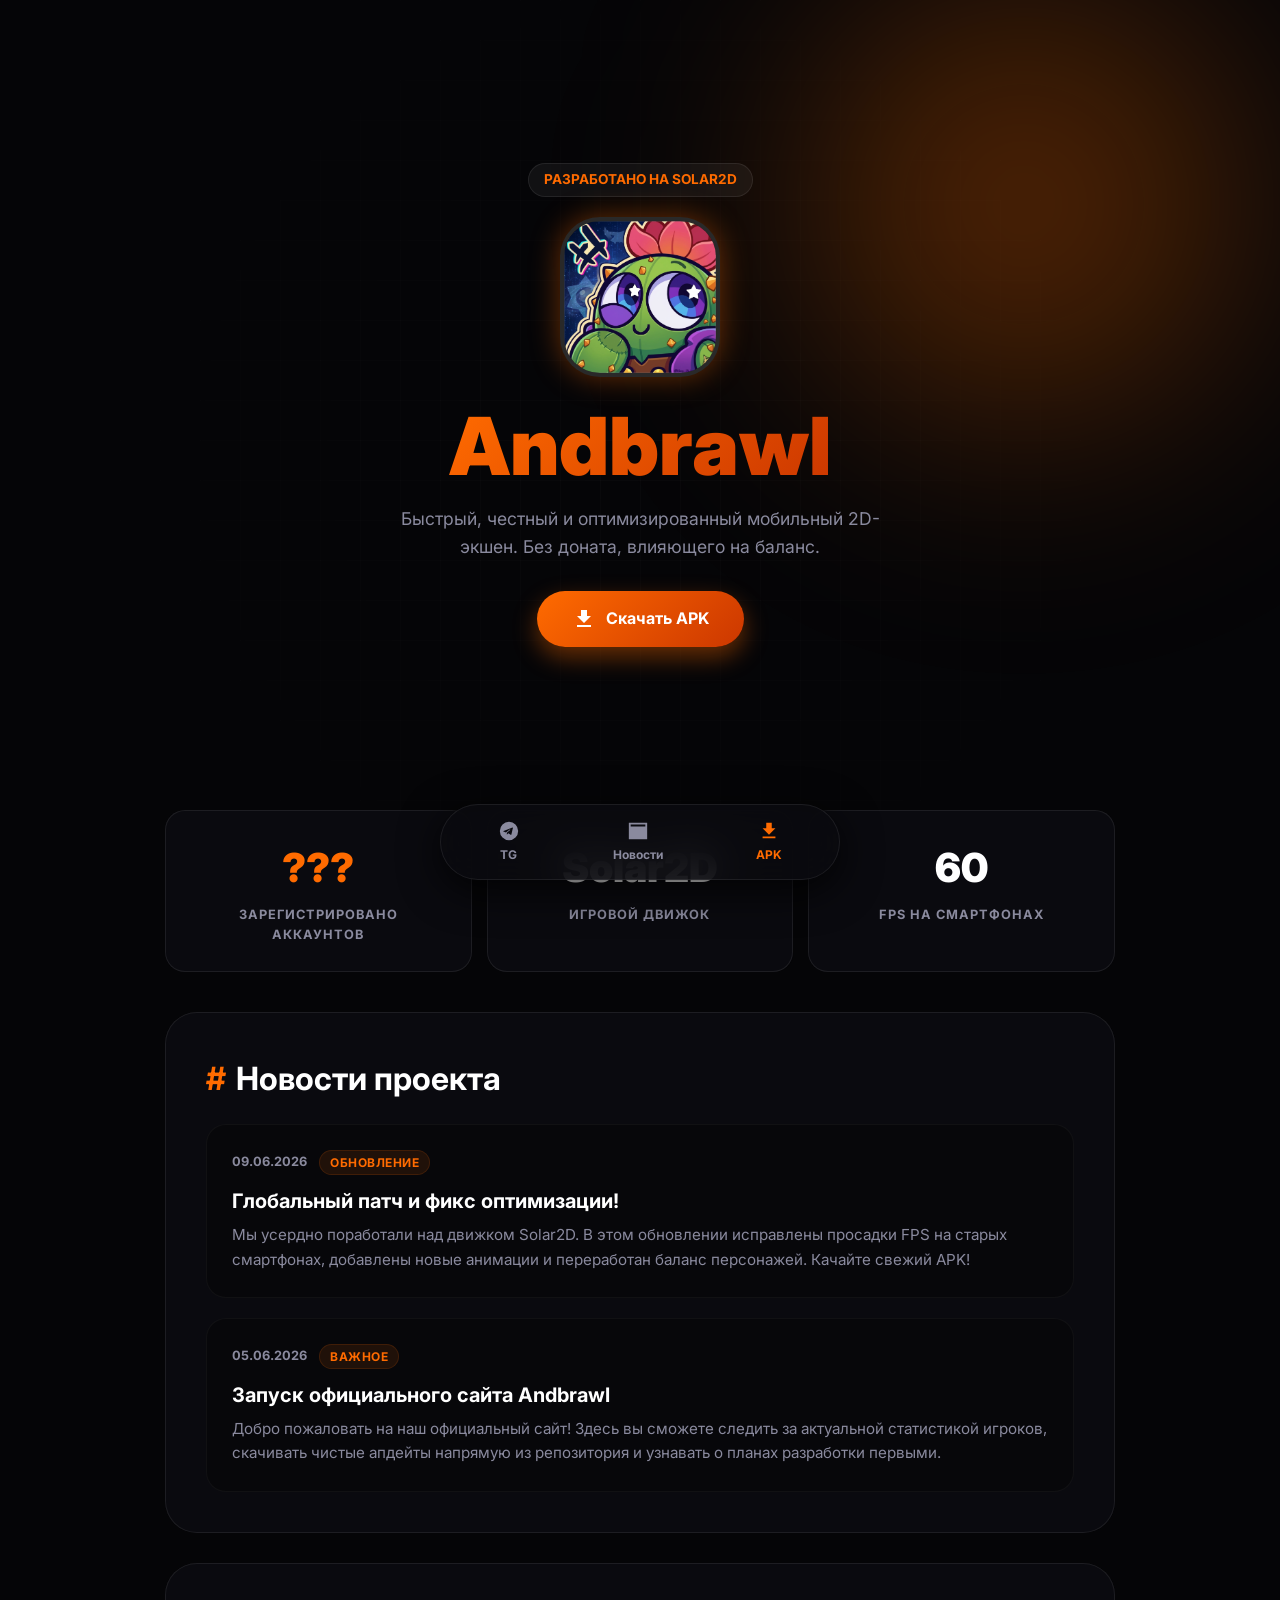
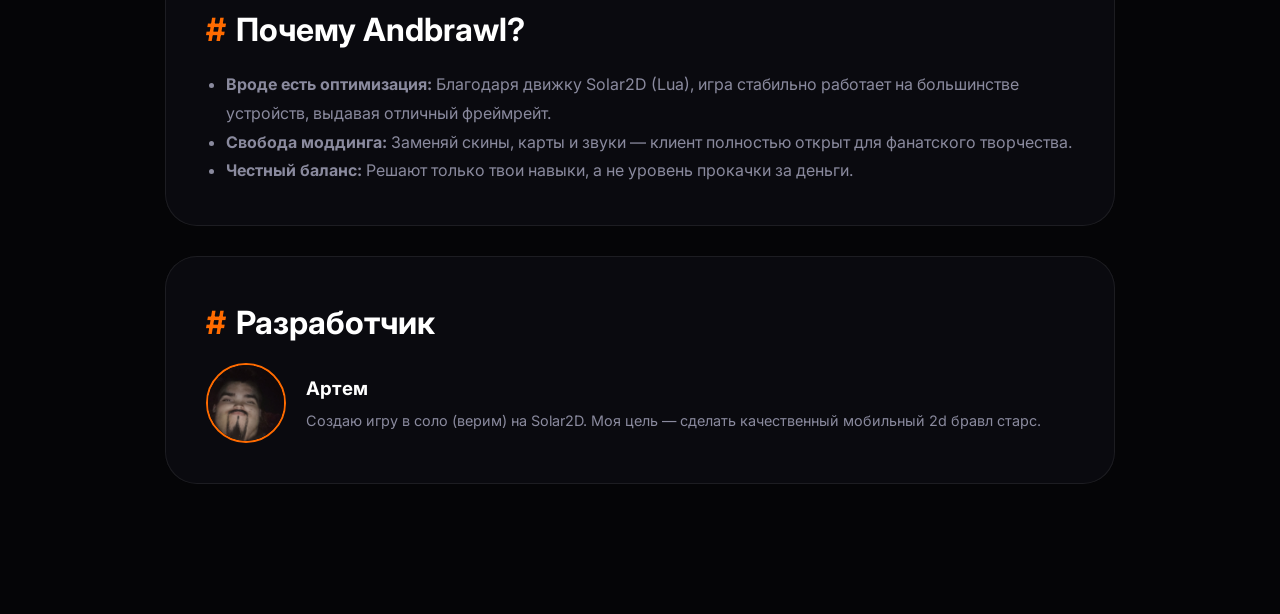
==== index.html @ 83fc35bf "Add files via upload" ====
<!DOCTYPE html>
<html lang="ru">
<head>
    <meta charset="UTF-8">
    <meta name="viewport" content="width=device-width, initial-scale=1.0">
    <title>Andbrawl — Official Universe</title>
    <link rel="icon" type="image/png" href="icon.png">
    <style>
        @import url('https://fonts.googleapis.com/css2?family=Inter:wght@400;700;900&display=swap');

        :root {
            --bg-base: #050507;
            --accent: #ff6b00;
            --accent-glow: rgba(255, 107, 0, 0.4);
            --text-main: #ffffff;
            --text-muted: #8a8a9e;
            --grad-primary: linear-gradient(135deg, #ff6b00 0%, #cc3700 100%);
            --shadow-neon: 0 0 30px var(--accent-glow);
            --glass: rgba(15, 15, 20, 0.65);
            --glass-border: 1px solid rgba(255, 255, 255, 0.08);
            --radius-lg: 32px;
            --radius-md: 20px;
        }

        * { margin: 0; padding: 0; box-sizing: border-box; font-family: 'Inter', sans-serif; }
        body { background-color: var(--bg-base); color: var(--text-main); line-height: 1.6; overflow-x: hidden; padding-bottom: 100px; }

        .bg-grid { position: fixed; top: 0; left: 0; width: 100vw; height: 100vh; background-image: linear-gradient(rgba(255,255,255,0.02) 1px, transparent 1px), linear-gradient(90deg, rgba(255,255,255,0.02) 1px, transparent 1px); background-size: 40px 40px; z-index: -2; pointer-events: none; mask-image: radial-gradient(circle at center, black, transparent 80%); -webkit-mask-image: radial-gradient(circle at center, black, transparent 80%); }
        .glow-sphere { position: fixed; top: -20%; right: -10%; width: 60vw; height: 60vw; background: radial-gradient(circle, var(--accent-glow) 0%, transparent 60%); z-index: -1; pointer-events: none; filter: blur(100px); }
        .container { max-width: 1000px; margin: 0 auto; padding: 0 25px; }

        .top-menu-container { position: absolute; top: 25px; right: 25px; z-index: 50; }
        .kebab-btn { background: var(--glass); border: var(--glass-border); color: white; width: 45px; height: 45px; border-radius: 50%; display: flex; align-items: center; justify-content: center; cursor: pointer; backdrop-filter: blur(10px); transition: 0.3s; }
        .kebab-btn:hover { background: rgba(255, 255, 255, 0.1); box-shadow: 0 0 15px var(--accent-glow); transform: scale(1.05); }
        .kebab-btn svg { width: 24px; height: 24px; fill: currentColor; transition: 0.3s; }
        .kebab-btn.active svg { transform: rotate(90deg); color: var(--accent); }

        /* Стили для слайдера скриншотов */
        .screenshot-slider {
            display: flex;
            gap: 15px;
            overflow-x: auto;
            scroll-snap-type: x mandatory;
            padding-bottom: 10px;
            scrollbar-width: thin;
        }
        .screenshot-slider::-webkit-scrollbar { height: 6px; }
        .screenshot-item { flex: 0 0 85%; scroll-snap-align: center; background: rgba(0,0,0,0.4); border-radius: 15px; border: var(--glass-border); overflow: hidden; display: flex; flex-direction: column; }
        .screenshot-item img { width: 100%; aspect-ratio: 16/9; object-fit: cover; border-bottom: var(--glass-border); }
        .screenshot-footer { padding: 12px; display: flex; justify-content: space-between; align-items: center; }

        @media (min-width: 800px) { .screenshot-item { flex: 0 0 60%; } }

        .dropdown-menu { position: absolute; top: 55px; right: 0; background: rgba(15, 15, 20, 0.9); backdrop-filter: blur(20px); border: var(--glass-border); border-radius: 15px; width: 180px; padding: 10px; display: none; flex-direction: column; gap: 5px; box-shadow: 0 10px 30px rgba(0,0,0,0.8); transform-origin: top right; animation: fadeIn 0.2s ease forwards; }
        .dropdown-menu.active { display: flex; }
        .dropdown-item { padding: 10px 15px; color: var(--text-muted); border-radius: 10px; cursor: pointer; font-weight: 700; font-size: 0.9rem; transition: 0.2s; display: flex; align-items: center; gap: 10px; }
        .dropdown-item:hover { background: rgba(255, 107, 0, 0.15); color: var(--accent); padding-left: 20px; }

        .modal-overlay { position: fixed; top: 0; left: 0; width: 100vw; height: 100vh; background: rgba(0, 0, 0, 0.8); backdrop-filter: blur(15px); z-index: 200; display: none; align-items: center; justify-content: center; opacity: 0; transition: opacity 0.3s ease; }
        .modal-overlay.active { display: flex; opacity: 1; }
        .modal-content { background: var(--glass); border: var(--glass-border); border-radius: var(--radius-lg); width: 90%; max-width: 600px; max-height: 80vh; overflow-y: auto; padding: 30px; position: relative; transform: scale(0.9); transition: transform 0.3s cubic-bezier(0.175, 0.885, 0.32, 1.275); }
        .modal-overlay.active .modal-content { transform: scale(1); }
        .modal-close { position: absolute; top: 20px; right: 20px; background: rgba(255,255,255,0.05); border: var(--glass-border); color: white; width: 35px; height: 35px; border-radius: 50%; cursor: pointer; font-size: 1.2rem; display: flex; align-items: center; justify-content: center; transition: 0.3s; }
        .modal-close:hover { background: var(--grad-primary); box-shadow: var(--shadow-neon); transform: rotate(90deg); }
        .modal-title { margin-bottom: 20px; color: var(--accent); display: flex; align-items: center; gap: 10px; }

        .media-search { width: 100%; background: rgba(0, 0, 0, 0.4); border: var(--glass-border); border-radius: 15px; padding: 15px 20px; color: white; font-size: 1rem; margin-bottom: 25px; outline: none; transition: 0.3s; font-family: 'Inter', sans-serif; }
        .media-search::placeholder { color: var(--text-muted); }
        .media-search:focus { border-color: var(--accent); box-shadow: 0 0 15px rgba(255, 107, 0, 0.2); background: rgba(0, 0, 0, 0.6); }

        .media-grid { display: flex; flex-direction: column; gap: 20px; }
        .media-item { background: rgba(0,0,0,0.4); padding: 15px; border-radius: 15px; border: 1px solid rgba(255,255,255,0.05); transition: 0.3s; }
        .media-item:hover { border-color: rgba(255, 107, 0, 0.3); box-shadow: 0 5px 15px rgba(0,0,0,0.5); transform: translateY(-2px); }

        .media-header { display: flex; justify-content: space-between; align-items: flex-start; margin-bottom: 12px; }
        .media-text { display: flex; flex-direction: column; gap: 4px; overflow: hidden; padding-right: 10px; }
        .media-text h4 { font-size: 1rem; color: #fff; margin: 0; font-weight: 700; white-space: nowrap; overflow: hidden; text-overflow: ellipsis; }
        .media-info { font-size: 0.8rem; color: var(--text-muted); line-height: 1.3; }

        .media-actions { display: flex; gap: 8px; flex-shrink: 0; }
        .action-btn { background: rgba(255,255,255,0.05); border: var(--glass-border); color: var(--text-muted); width: 36px; height: 36px; border-radius: 10px; cursor: pointer; display: flex; align-items: center; justify-content: center; transition: 0.3s; text-decoration: none; }
        .action-btn:hover { background: var(--accent); color: #fff; border-color: var(--accent); box-shadow: 0 0 15px var(--accent-glow); transform: scale(1.05); }
        .action-btn svg { width: 18px; height: 18px; fill: currentColor; pointer-events: none; }

        .media-item img { width: 100%; border-radius: 10px; display: block; }
        .media-item audio { width: 100%; height: 40px; outline: none; border-radius: 10px; }
        audio::-webkit-media-controls-panel { background-color: rgba(255,255,255,0.05); }
        audio::-webkit-media-controls-current-time-display, audio::-webkit-media-controls-time-remaining-display { color: white; font-family: 'Inter', sans-serif; }

        .toast { position: fixed; bottom: 30px; left: 50%; transform: translate(-50%, 100px); background: var(--grad-primary); color: white; padding: 12px 25px; border-radius: 100px; font-weight: 700; font-size: 0.9rem; box-shadow: var(--shadow-neon); opacity: 0; transition: 0.4s cubic-bezier(0.175, 0.885, 0.32, 1.275); z-index: 1000; pointer-events: none; display: flex; align-items: center; gap: 8px; }
        .toast.show { transform: translate(-50%, 0); opacity: 1; }

        @keyframes fadeIn { from { opacity: 0; transform: scale(0.95); } to { opacity: 1; transform: scale(1); } }

        .hero { min-height: 90vh; display: flex; flex-direction: column; align-items: center; justify-content: center; text-align: center; }
        .hero-badge { background: rgba(255,255,255,0.05); border: var(--glass-border); padding: 5px 15px; border-radius: 100px; font-size: 0.85rem; color: var(--accent); margin-bottom: 20px; font-weight: 700; text-transform: uppercase; }
        .hero-icon { width: 160px; height: 160px; border-radius: 40px; box-shadow: var(--shadow-neon); margin-bottom: 25px; border: 4px solid rgba(255,255,255,0.1); background: #111; overflow: hidden; }
        .hero-icon img { width: 100%; height: 100%; object-fit: cover; }
        .hero h1 { font-size: clamp(3rem, 8vw, 5rem); font-weight: 900; background: var(--grad-primary); -webkit-background-clip: text; -webkit-text-fill-color: transparent; line-height: 1.1; margin-bottom: 15px; }
        .hero p { max-width: 500px; margin: 0 auto 30px auto; font-size: 1.1rem; color: var(--text-muted); }

        .btn { padding: 15px 35px; border-radius: 100px; font-weight: 700; font-size: 1rem; text-decoration: none; display: inline-flex; align-items: center; gap: 10px; transition: 0.3s; color: white; background: var(--grad-primary); box-shadow: 0 10px 25px var(--accent-glow); }
        .btn:hover { transform: translateY(-3px); box-shadow: var(--shadow-neon); }

        .stats-grid { display: grid; grid-template-columns: repeat(auto-fit, minmax(200px, 1fr)); gap: 15px; margin-bottom: 40px; }
        .stat-item { background: var(--glass); backdrop-filter: blur(20px); border: var(--glass-border); border-radius: var(--radius-md); padding: 25px; text-align: center; }
        .stat-num { font-size: 2.5rem; font-weight: 900; color: var(--accent); margin-bottom: 5px; }
        .stat-label { color: var(--text-muted); font-weight: 700; text-transform: uppercase; font-size: 0.8rem; letter-spacing: 1px; }

        .section-card { background: var(--glass); backdrop-filter: blur(20px); border: var(--glass-border); border-radius: var(--radius-lg); padding: 40px; margin-bottom: 30px; transition: 0.3s; }
        .section-card:hover { border-color: rgba(255, 107, 0, 0.3); }

        h2 { font-size: 2rem; margin-bottom: 15px; color: #fff; display: flex; align-items: center; gap: 10px; }
        h2 span { color: var(--accent); }

        .dev-box { display: flex; align-items: center; gap: 20px; }
        .dev-img { width: 80px; height: 80px; border-radius: 50%; border: 2px solid var(--accent); flex-shrink: 0; overflow: hidden; }
        .dev-img img { width: 100%; height: 100%; object-fit: cover; }

        .bottom-nav { position: fixed; bottom: 20px; left: 50%; transform: translateX(-50%); width: 90%; max-width: 400px; background: rgba(10,10,15,0.9); backdrop-filter: blur(20px); border-radius: 100px; border: var(--glass-border); padding: 10px; display: flex; justify-content: space-around; z-index: 100; box-shadow: 0 10px 40px rgba(0,0,0,0.8); }
        .nav-link { color: var(--text-muted); text-decoration: none; font-size: 0.75rem; font-weight: 700; display: flex; flex-direction: column; align-items: center; padding: 5px 15px; transition: 0.3s; cursor: pointer; }
        .nav-link svg { width: 22px; height: 22px; fill: currentColor; margin-bottom: 3px; }
        .nav-link:hover, .nav-link.active { color: var(--accent); }

        /* ==========================================================================
           СТИЛИ ДЛЯ БЛОКА НОВОСТЕЙ
           ========================================================================== */
        .news-list { display: flex; flex-direction: column; gap: 20px; margin-top: 20px; }
        .news-item { background: rgba(0, 0, 0, 0.3); border: 1px solid rgba(255, 255, 255, 0.04); border-radius: var(--radius-md); padding: 25px; transition: all 0.3s ease; position: relative; overflow: hidden; }
        .news-item:hover { border-color: rgba(255, 107, 0, 0.2); background: rgba(255, 107, 0, 0.02); transform: translateY(-2px); }
        .news-meta { display: flex; align-items: center; gap: 12px; margin-bottom: 12px; }
        .news-date { font-size: 0.8rem; color: var(--text-muted); font-weight: 700; }
        .news-tag { background: rgba(255, 107, 0, 0.1); color: var(--accent); padding: 2px 10px; border-radius: 100px; font-size: 0.75rem; font-weight: 700; text-transform: uppercase; letter-spacing: 0.5px; border: 1px solid rgba(255, 107, 0, 0.15); }
        .news-title { font-size: 1.25rem; font-weight: 700; color: #fff; margin-bottom: 8px; line-height: 1.4; }
        .news-text { color: var(--text-muted); font-size: 0.95rem; line-height: 1.6; }

        #news:target { animation: highlightSection 1.5s ease; }
        @keyframes highlightSection {
            0% { border-color: rgba(255, 107, 0, 0.3); box-shadow: 0 0 25px rgba(255, 107, 0, 0.25); }
            100% { border-color: rgba(255, 255, 255, 0.08); box-shadow: none; }
        }

        /* ==========================================================================
           КРИТИЧЕСКИЙ ОБНОВЛЕННЫЙ РЕЖИМ BRAWL STARS (ТОЛЬКО ЛЕНТА НОВОСТЕЙ)
           ========================================================================== */
        body.news-only-mode { padding-bottom: 0 !important; overflow-y: hidden !important; height: 100vh; }
        body.news-only-mode .hero,
        body.news-only-mode .stats-grid,
        body.news-only-mode .section-card:not(#news),
        body.news-only-mode .bottom-nav,
        body.news-only-mode .top-menu-container {
            display: none !important;
        }
        body.news-only-mode .container { max-width: 100% !important; width: 100vw; padding: 30px; height: 100vh; display: flex; align-items: center; justify-content: center; }
        body.news-only-mode #news { width: 100%; background: transparent !important; border: none !important; padding: 0 !important; margin: 0 !important; box-shadow: none !important; }
        body.news-only-mode #news h2 { padding-left: 10px; margin-bottom: 25px; font-size: clamp(1.8rem, 5vw, 2.5rem); text-transform: uppercase; font-weight: 900; }
        body.news-only-mode .news-scroll-container { overflow-x: auto !important; overflow-y: hidden !important; scroll-snap-type: x mandatory; padding-bottom: 20px; -webkit-overflow-scrolling: touch; display: block; width: 100%; }
        body.news-only-mode .news-list { display: flex !important; flex-direction: row !important; gap: 25px; width: max-content; margin-top: 0; }
        body.news-only-mode .news-item { flex: 0 0 320px; width: 320px; scroll-snap-align: start; background: #0b0b0f; border: 2px solid rgba(255, 107, 0, 0.2); box-shadow: 0 15px 40px rgba(0,0,0,0.6); min-height: 55vh; display: flex; flex-direction: column; justify-content: flex-start; }
        body.news-only-mode .news-item:hover { border-color: var(--accent); box-shadow: var(--shadow-neon); }
        body.news-only-mode .news-scroll-container::-webkit-scrollbar { height: 8px; }
        body.news-only-mode .news-scroll-container::-webkit-scrollbar-thumb { background: var(--grad-primary); border-radius: 10px; }

        @media (min-width: 768px) {
            body.news-only-mode .news-item { flex: 0 0 420px; width: 420px; }
        }

        @media (max-width: 600px) {
            .hero h1 { font-size: 3rem; }
            .section-card { padding: 25px; }
            .dev-box { flex-direction: column; text-align: center; }
            .top-menu-container { top: 15px; right: 15px; }
            .modal-content { padding: 20px; }
            .news-item { padding: 20px; }
            .news-title { font-size: 1.1rem; }
            .news-text { font-size: 0.9rem; }
        }
        ::-webkit-scrollbar { width: 8px; }
        ::-webkit-scrollbar-track { background: var(--bg-base); }
        ::-webkit-scrollbar-thumb { background: rgba(255,255,255,0.1); border-radius: 10px; }
        ::-webkit-scrollbar-thumb:hover { background: var(--accent); }
    </style>
</head>
<body class=""> <div class="bg-grid"></div>
<div class="glow-sphere"></div>

<div class="modal-overlay" id="mediaModal">
    <div class="modal-content">
        <button class="modal-close" onclick="closeMediaModal()">✕</button>
        <h2 class="modal-title" id="modalTitle">Медиа</h2>
        <input type="text" id="mediaSearch" class="media-search" placeholder="Поиск по файлам..." autocomplete="off">
        <div class="media-grid" id="modalContentBody"></div>
    </div>
</div>

<div id="toast" class="toast">
    <svg width="20" height="20" viewBox="0 0 24 24" fill="none" stroke="currentColor" stroke-width="2.5" stroke-linecap="round" stroke-linejoin="round"><polyline points="20 6 9 17 4 12"></polyline></svg>
    Ссылка скопирована!
</div>

<div class="container">
    <section class="hero">
        <div class="hero-badge">Разработано на Solar2D</div>
        <div class="hero-icon" id="icon3D">
            <img src="icon.png" alt="Andbrawl Icon" onerror="this.src='https://ui-avatars.com/api/?name=AB&background=ff6b00&color=fff&size=160'">
        </div>
        <h1>Andbrawl</h1>
        <p>Быстрый, честный и оптимизированный мобильный 2D-экшен. Без доната, влияющего на баланс.</p>
        <a href="https://gitlab.com/Aryemforamd/and-youtube/-/raw/main/game.apk?inline=false" class="btn">
            <svg viewBox="0 0 24 24" width="24" height="24" fill="currentColor"><path d="M5,20H19V18H5M19,9H15V3H9V9H5L12,16L19,9Z"/></svg>
            Скачать APK
        </a>
    </section>

    <section class="stats-grid">
        <div class="stat-item"><div class="stat-num" id="player-count">...</div><div class="stat-label">Зарегистрировано аккаунтов</div></div>
        <div class="stat-item"><div class="stat-num" style="color: #fff;">Solar2D</div><div class="stat-label">Игровой движок</div></div>
        <div class="stat-item"><div class="stat-num" style="color: #fff;">60</div><div class="stat-label">FPS на смартфонах</div></div>
    </section>

    <section class="section-card" id="news">
        <h2><span>#</span> Новости проекта</h2>
        <div class="news-scroll-container">
            <div class="news-list">
                <div class="news-item">
                    <div class="news-meta">
                        <span class="news-date">09.06.2026</span>
                        <span class="news-tag">Обновление</span>
                    </div>
                    <h3 class="news-title">Глобальный патч и фикс оптимизации!</h3>
                    <p class="news-text">Мы усердно поработали над движком Solar2D. В этом обновлении исправлены просадки FPS на старых смартфонах, добавлены новые анимации и переработан баланс персонажей. Качайте свежий APK!</p>
                </div>
                
                <div class="news-item">
                    <div class="news-meta">
                        <span class="news-date">05.06.2026</span>
                        <span class="news-tag">Важное</span>
                    </div>
                    <h3 class="news-title">Запуск официального сайта Andbrawl</h3>
                    <p class="news-text">Добро пожаловать на наш официальный сайт! Здесь вы сможете следить за актуальной статистикой игроков, скачивать чистые апдейты напрямую из репозитория и узнавать о планах разработки первыми.</p>
                </div>
            </div>
        </div>
    </section>

    <section class="section-card">
        <h2><span>#</span> Почему Andbrawl?</h2>
        <ul style="color: var(--text-muted); padding-left: 20px; line-height: 1.8;">
            <li><b>Вроде есть оптимизация:</b> Благодаря движку Solar2D (Lua), игра стабильно работает на большинстве устройств, выдавая отличный фреймрейт.</li>
            <li><b>Свобода моддинга:</b> Заменяй скины, карты и звуки — клиент полностью открыт для фанатского творчества.</li>
            <li><b>Честный баланс:</b> Решают только твои навыки, а не уровень прокачки за деньги.</li>
        </ul>
    </section>

    <section class="section-card" id="dev">
        <h2><span>#</span> Разработчик</h2>
        <div class="dev-box">
            <div class="dev-img"><img src="artem.png" alt="Artem" onerror="this.src='https://ui-avatars.com/api/?name=Artem&background=ff6b00&color=fff&size=80'"></div>
            <div>
                <h3 style="color: #fff;">Артем</h3>
                <p style="color: var(--text-muted); font-size: 0.9rem; margin-top: 5px;">Создаю игру в соло (верим) на Solar2D. Моя цель — сделать качественный мобильный 2d бравл старс.</p>
            </div>
        </div>
    </section>
</div>

<nav class="bottom-nav">
    <a href="https://t.me/andbrawlofficial" class="nav-link">
        <svg viewBox="0 0 24 24"><path d="M12 2A10 10 0 0 0 2 12a10 10 0 0 0 10 10 10 10 0 0 0 10-10A10 10 0 0 0 12 2zm4.1 7.2l-1.5 6.6c-.1.5-.4.6-.8.4l-2.5-1.8-1.2 1.2c-.1.1-.3.2-.4.2h-.1l.1-1.8 3.5-3.2c.1-.1.1-.3 0-.4s-.3-.1-.4 0L8.6 13.5 6 12.6c-.5-.1-.5-.5.1-.7l9-3.5c.4-.2.8-.1 1 0 .2.2.3.4.2.8z"/></svg>
        <span>TG</span>
    </a>
    <a href="#news-only" class="nav-link" id="news-nav-link">
        <svg viewBox="0 0 24 24" width="24" height="24" fill="currentColor"><path d="M20,11H4V9H20M20,15H4V13H20M20,19H4V17H20M4,5V7H20V5M2,3H22V21H2V3Z"/></svg>
        <span>Новости</span>
    </a>
    <a href="https://gitlab.com/Aryemforamd/and-youtube/-/raw/main/game.apk?inline=false" class="nav-link active">
        <svg viewBox="0 0 24 24"><path d="M5,20H19V18H5M19,9H15V3H9V9H5L12,16L19,9Z"/></svg>
        <span>APK</span>
    </a>
</nav>

<script>
    const $ = id => document.getElementById(id)

    const countElement = $('player-count')
    const icon = $('icon3D')
    const kebabBtn = $('kebabBtn')
    const dropdownMenu = $('dropdownMenu')
    const mediaModal = $('mediaModal')
    const modalContentBody = $('modalContentBody')
    const mediaSearch = $('mediaSearch')
    const toast = $('toast')

    let configData = null
    let currentMediaType = ''
    let currentMediaItems = []
    let playerCountCache = null

    async function fetchPlayerCount() {
        if (playerCountCache !== null) return animateValue(countElement, 0, playerCountCache, 1200)
        try {
            const r = await fetch('https://teohhb-e4e81-default-rtdb.firebaseio.com/PROFILE.json', { cache: 'no-store' })
            const d = await r.json()
            const count = d ? Object.keys(d).length : 0
            playerCountCache = count
            animateValue(countElement, 0, count, 1200)
        } catch {
            countElement.textContent = '???'
        }
    }

    function animateValue(el, start, end, duration) {
        let startTime
        const step = t => {
            if (!startTime) startTime = t
            const p = Math.min((t - startTime) / duration, 1)
            el.textContent = Math.floor(p * (end - start) + start).toLocaleString('ru-RU')
            if (p < 1) requestAnimationFrame(step)
        }
        requestAnimationFrame(step)
    }

    fetchPlayerCount()

    let raf = null
    document.addEventListener('mousemove', e => {
        if (window.innerWidth <= 600 || document.body.classList.contains('news-only-mode')) return
        if (raf) cancelAnimationFrame(raf)
        raf = requestAnimationFrame(() => {
            const x = (window.innerWidth / 2 - e.pageX) / 25
            const y = (window.innerHeight / 2 - e.pageY) / 25
            if(icon) icon.style.transform = `rotateY(${x}deg) rotateX(${-y}deg)`
        })
    })

    document.addEventListener('mouseleave', () => {
        if(icon) icon.style.transform = `rotateY(0deg) rotateX(0deg)`
    })

    // Клики по меню с поддержкой переключения режимов отображения
    document.querySelectorAll('.bottom-nav .nav-link').forEach(link => {
        link.addEventListener('click', e => {
            const href = link.getAttribute('href')
            
            // Если кликнули на новости — включаем горизонтальный режим Brawl Stars
            if (href === '#news-only') {
                e.preventDefault()
                window.history.pushState(null, '', '?view=news')
                checkViewMode()
            } else if (href && href.startsWith('#')) {
                e.preventDefault()
                const target = $(href.substring(1))
                if (target) target.scrollIntoView({ behavior: 'smooth' })
            }
            
            document.querySelector('.bottom-nav .nav-link.active')?.classList.remove('active')
            link.classList.add('active')
        })
    })

    // Умный трекер положения экрана (Scroll Spy) для обычного режима
    window.addEventListener('scroll', () => {
        if (document.body.classList.contains('news-only-mode')) return
        const newsSection = $('news')
        const newsLink = $('news-nav-link')
        const apkLink = document.querySelector('.bottom-nav .nav-link[href*="game.apk"]')
        
        if (!newsSection || !newsLink || !apkLink) return
        const rect = newsSection.getBoundingClientRect()
        
        if (rect.top <= window.innerHeight / 2 && rect.bottom >= window.innerHeight / 2) {
            if (!newsLink.classList.contains('active')) {
                document.querySelector('.bottom-nav .nav-link.active')?.classList.remove('active')
                newsLink.classList.add('active')
            }
        } else if (window.scrollY < (newsSection.offsetTop - 300)) {
            if (!apkLink.classList.contains('active')) {
                document.querySelector('.bottom-nav .nav-link.active')?.classList.remove('active')
                apkLink.classList.add('active')
            }
        }
    })

    if(kebabBtn) {
        kebabBtn.onclick = e => {
            e.stopPropagation()
            dropdownMenu.classList.toggle('active')
            kebabBtn.classList.toggle('active')
        }
    }

    document.onclick = () => {
        dropdownMenu?.classList.remove('active')
        kebabBtn?.classList.remove('active')
    }

    async function loadConfig() {
        try {
            const r = await fetch('config.json', { cache: 'force-cache' })
            if (r.ok) configData = await r.json()
        } catch {}
    }
    loadConfig()

    function copyLink(path) {
        const url = new URL(path, location.href).href
        navigator.clipboard.writeText(url).then(() => {
            toast.classList.add('show')
            setTimeout(() => toast.classList.remove('show'), 2000)
        })
    }

    const copyIconSvg = `<svg viewBox="0 0 24 24"><path d="M16 1H4C2.9 1 2 1.9 2 3v14h2V3h12V1zm3 4H8C6.9 5 6 5.9 6 7v14c0 1.1.9 2 2 2h11c1.1 0 2-.9 2-2V7c0-1.1-.9-2-2-2zm0 16H8V7h11v14z"/></svg>`
    const downloadIconSvg = `<svg viewBox="0 0 24 24"><path d="M19 9h-4V3H9v6H5l7 7 7-7zM5 18v2h14v-2H5z"/></svg>`

    function renderMediaItems(items) {
        if (!items.length) {
            modalContentBody.innerHTML = '<p style="text-align:center;color:var(--text-muted);padding:30px 0;">Ничего не найдено 😢</p>'
            return
        }

        modalContentBody.innerHTML = items.map(item => {
            const path = currentMediaType === 'images' ? `assets/images/${item.file}` : `assets/music/${item.file}`
            const ext = item.file.split('.').pop().toUpperCase()
            const info = item.description || `Файл ${ext}`
            const media = currentMediaType === 'images' ? `<img loading="lazy" src="${path}" alt="${item.title}">` : `<audio preload="none" controls><source src="${path}" type="audio/mpeg"></audio>`

            return `
            <div class="media-item">
                <div class="media-header">
                    <div class="media-text">
                        <h4>${item.title}</h4>
                        <div class="media-info">${info}</div>
                    </div>
                    <div class="media-actions">
                        <a href="${path}" download class="action-btn">${downloadIconSvg}</a>
                        <button class="action-btn" data-copy="${path}">${copyIconSvg}</button>
                    </div>
                </div>
                ${media}
            </div>`
        }).join('')
    }

    modalContentBody?.addEventListener('click', e => {
        const btn = e.target.closest('[data-copy]')
        if (btn) copyLink(btn.dataset.copy)
    })

    mediaSearch?.addEventListener('input', e => {
        const q = e.target.value.toLowerCase().trim()
        const filtered = currentMediaItems.filter(i =>
            i.title.toLowerCase().includes(q) || i.file.toLowerCase().includes(q) || (i.description || '').toLowerCase().includes(q)
        )
        renderMediaItems(filtered)
    })

    function closeMediaModal() {
        mediaModal.classList.remove('active')
        modalContentBody.querySelectorAll('audio').forEach(a => a.pause())
    }

    if(mediaModal) mediaModal.onclick = e => { if (e.target === mediaModal) closeMediaModal() }

    async function openMediaModal(type) {
        currentMediaType = type
        $('modalTitle').innerHTML = `<span>#</span> ${type === 'images' ? 'Изображения' : type === 'music' ? 'Музыка' : 'Скриншоты'}`
        mediaSearch.value = ''
        modalContentBody.innerHTML = '<p style="text-align:center;color:var(--text-muted)">Загрузка...</p>'

        if (type === 'screenshots') {
            mediaSearch.style.display = 'none'
            await loadScreenshots()
        } else {
            mediaSearch.style.display = 'block'
            currentMediaItems = configData?.[type] || []
            renderMediaItems(currentMediaItems)
        }
        mediaModal.classList.add('active')
    }

    async function loadScreenshots() {
        let html = '<div class="screenshot-slider">'
        let found = false

        await Promise.all(
            Array.from({ length: 20 }, async (_, i) => {
                const id = i + 1
                const path = `assets/screenshot${id}.png`
                try {
                    const r = await fetch(path, { method: 'HEAD' })
                    if (!r.ok) return
                    found = true
                    html += `
                    <div class="screenshot-item">
                        <img loading="lazy" src="${path}">
                        <div class="screenshot-footer">
                            <span class="media-info">Скриншот #${id}</span>
                            <div class="media-actions">
                                <a href="${path}" download class="action-btn">${downloadIconSvg}</a>
                                <button class="action-btn" data-copy="${path}">${copyIconSvg}</button>
                            </div>
                        </div>
                    </div>`
                } catch {}
            })
        )
        html += '</div>'
        modalContentBody.innerHTML = found ? html : '<p style="text-align:center;color:var(--text-muted);padding:20px;">Скриншоты не найдены</p>'
    }

    // Проверка параметров URL на наличие ?view=news
    function checkViewMode() {
        const urlParams = new URLSearchParams(window.location.search);
        if (urlParams.get('view') === 'news') {
            document.body.classList.add('news-only-mode');
        } else {
            document.body.classList.remove('news-only-mode');
        }
    }
    
    // Проверяем режим при загрузке страницы и при переходе "назад" в браузере
    checkViewMode();
    window.addEventListener('popstate', checkViewMode);
</script>
</body>
</html>
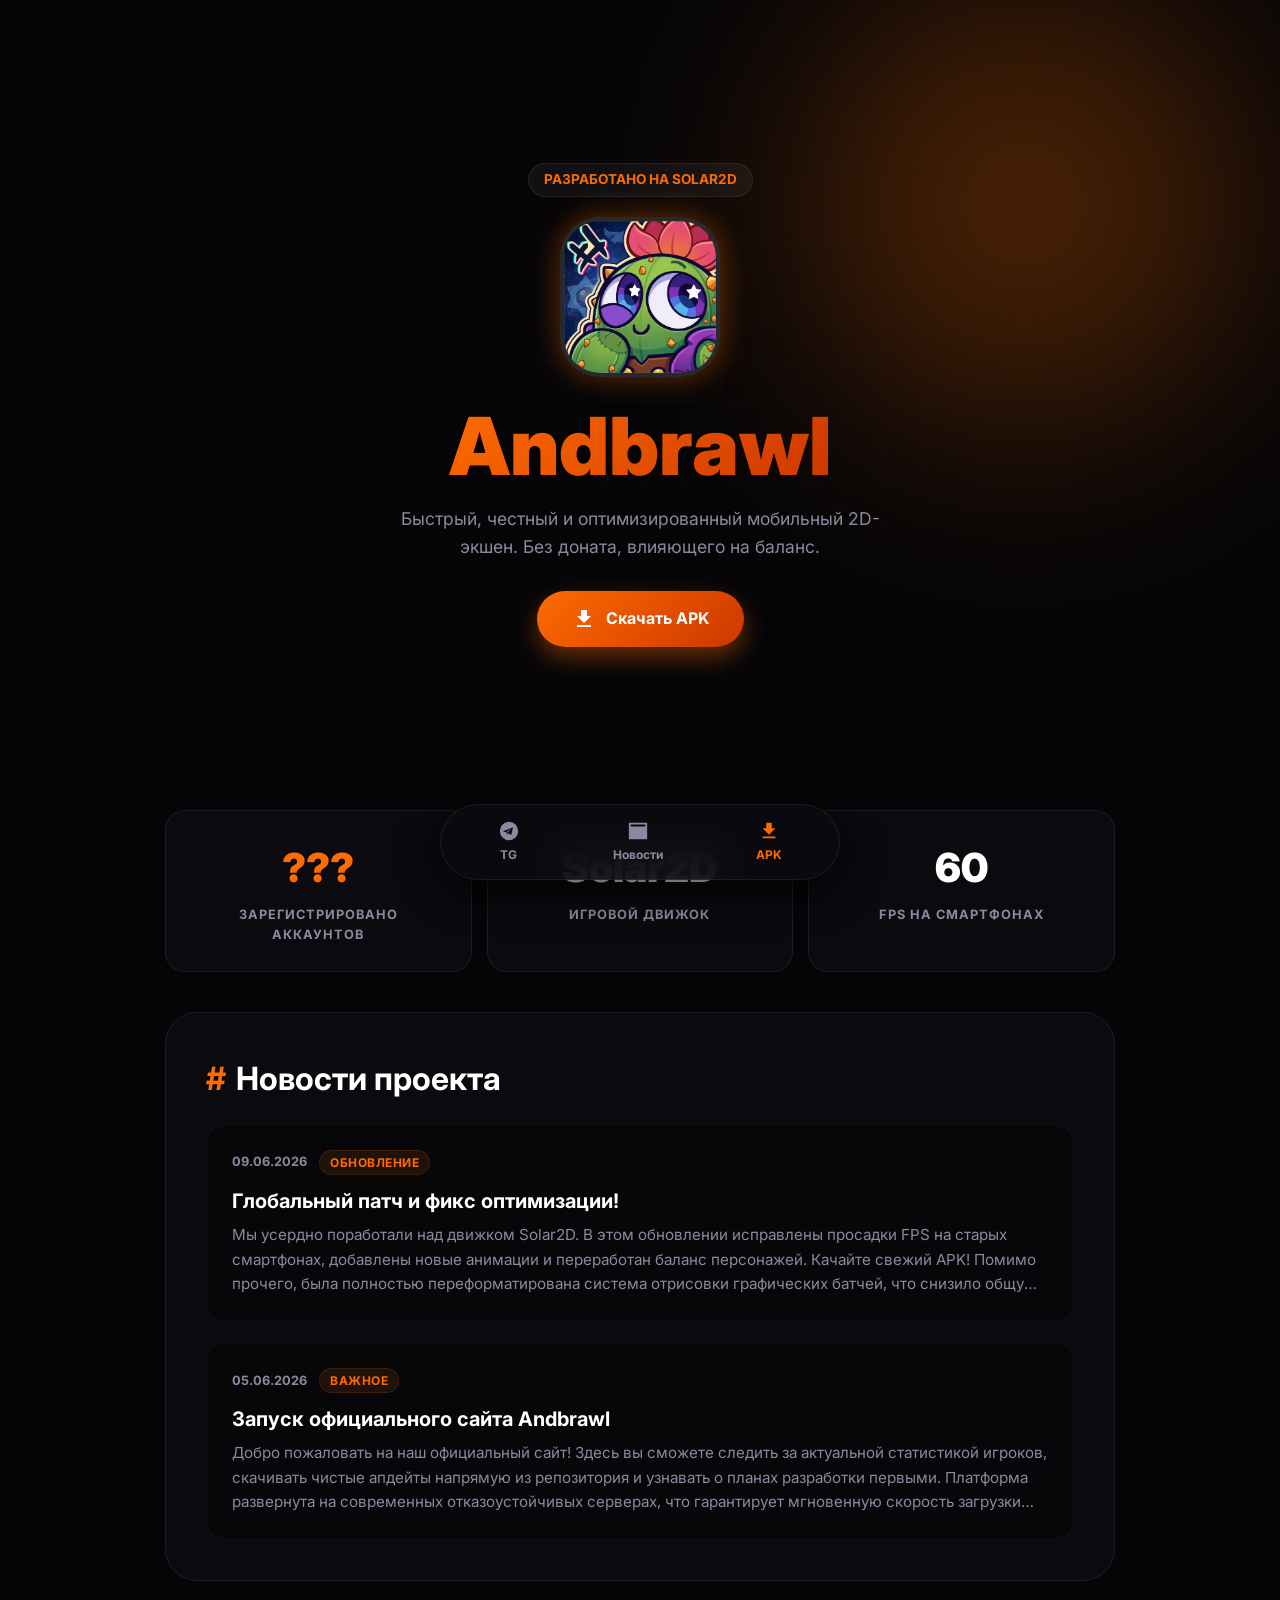
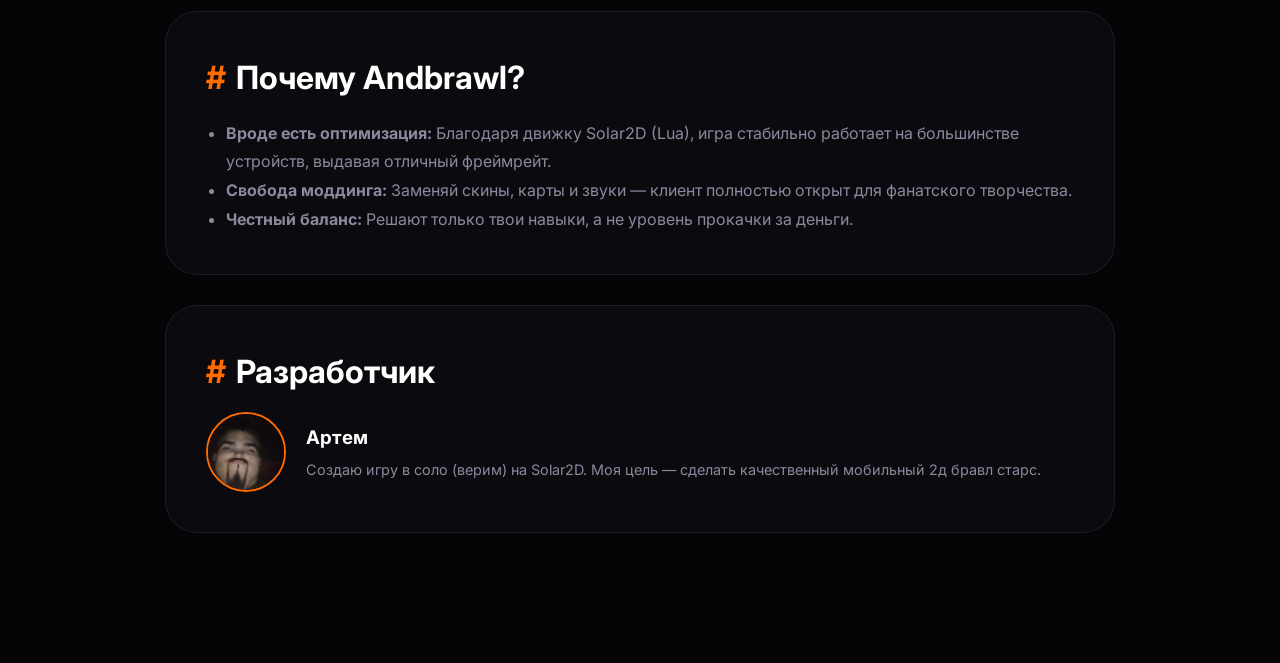
==== commit c78efdc6: "Enhance news item styles and modal functionality" ====
--- a/index.html
+++ b/index.html
@@ -2,7 +2,7 @@
 <html lang="ru">
 <head>
     <meta charset="UTF-8">
-    <meta name="viewport" content="width=device-width, initial-scale=1.0">
+    <meta name="viewport" content="width=device-width, initial-scale=1.0, maximum-scale=1.0, user-scalable=no, viewport-fit=cover">
     <title>Andbrawl — Official Universe</title>
     <link rel="icon" type="image/png" href="icon.png">
     <style>
@@ -22,7 +22,7 @@
             --radius-md: 20px;
         }
 
-        * { margin: 0; padding: 0; box-sizing: border-box; font-family: 'Inter', sans-serif; }
+        * { margin: 0; padding: 0; box-sizing: border-box; font-family: 'Inter', sans-serif; -webkit-tap-highlight-color: transparent; }
         body { background-color: var(--bg-base); color: var(--text-main); line-height: 1.6; overflow-x: hidden; padding-bottom: 100px; }
 
         .bg-grid { position: fixed; top: 0; left: 0; width: 100vw; height: 100vh; background-image: linear-gradient(rgba(255,255,255,0.02) 1px, transparent 1px), linear-gradient(90deg, rgba(255,255,255,0.02) 1px, transparent 1px); background-size: 40px 40px; z-index: -2; pointer-events: none; mask-image: radial-gradient(circle at center, black, transparent 80%); -webkit-mask-image: radial-gradient(circle at center, black, transparent 80%); }
@@ -35,15 +35,7 @@
         .kebab-btn svg { width: 24px; height: 24px; fill: currentColor; transition: 0.3s; }
         .kebab-btn.active svg { transform: rotate(90deg); color: var(--accent); }
 
-        /* Стили для слайдера скриншотов */
-        .screenshot-slider {
-            display: flex;
-            gap: 15px;
-            overflow-x: auto;
-            scroll-snap-type: x mandatory;
-            padding-bottom: 10px;
-            scrollbar-width: thin;
-        }
+        .screenshot-slider { display: flex; gap: 15px; overflow-x: auto; scroll-snap-type: x mandatory; padding-bottom: 10px; scrollbar-width: thin; }
         .screenshot-slider::-webkit-scrollbar { height: 6px; }
         .screenshot-item { flex: 0 0 85%; scroll-snap-align: center; background: rgba(0,0,0,0.4); border-radius: 15px; border: var(--glass-border); overflow: hidden; display: flex; flex-direction: column; }
         .screenshot-item img { width: 100%; aspect-ratio: 16/9; object-fit: cover; border-bottom: var(--glass-border); }
@@ -122,17 +114,26 @@
         .nav-link svg { width: 22px; height: 22px; fill: currentColor; margin-bottom: 3px; }
         .nav-link:hover, .nav-link.active { color: var(--accent); }
 
-        /* ==========================================================================
-           СТИЛИ ДЛЯ БЛОКА НОВОСТЕЙ
-           ========================================================================== */
         .news-list { display: flex; flex-direction: column; gap: 20px; margin-top: 20px; }
-        .news-item { background: rgba(0, 0, 0, 0.3); border: 1px solid rgba(255, 255, 255, 0.04); border-radius: var(--radius-md); padding: 25px; transition: all 0.3s ease; position: relative; overflow: hidden; }
-        .news-item:hover { border-color: rgba(255, 107, 0, 0.2); background: rgba(255, 107, 0, 0.02); transform: translateY(-2px); }
+        .news-item { background: rgba(0, 0, 0, 0.3); border: 1px solid rgba(255, 255, 255, 0.04); border-radius: var(--radius-md); padding: 25px; transition: all 0.3s ease; position: relative; overflow: hidden; cursor: pointer; }
+        .news-item:hover { border-color: rgba(255, 107, 0, 0.4); background: rgba(255, 107, 0, 0.04); transform: translateY(-2px); }
         .news-meta { display: flex; align-items: center; gap: 12px; margin-bottom: 12px; }
         .news-date { font-size: 0.8rem; color: var(--text-muted); font-weight: 700; }
         .news-tag { background: rgba(255, 107, 0, 0.1); color: var(--accent); padding: 2px 10px; border-radius: 100px; font-size: 0.75rem; font-weight: 700; text-transform: uppercase; letter-spacing: 0.5px; border: 1px solid rgba(255, 107, 0, 0.15); }
         .news-title { font-size: 1.25rem; font-weight: 700; color: #fff; margin-bottom: 8px; line-height: 1.4; }
-        .news-text { color: var(--text-muted); font-size: 0.95rem; line-height: 1.6; }
+        .news-text { color: var(--text-muted); font-size: 0.95rem; line-height: 1.6; display: -webkit-box; -webkit-line-clamp: 3; -webkit-box-orient: vertical; overflow: hidden; }
+
+        .news-modal { position: fixed; top: 0; left: 0; width: 100vw; height: 100vh; background: rgba(3, 3, 5, 0.9); backdrop-filter: blur(25px); z-index: 300; display: none; align-items: center; justify-content: center; opacity: 0; transition: opacity 0.4s ease; }
+        .news-modal.active { display: flex; opacity: 1; }
+        .news-modal-content { background: linear-gradient(180deg, rgba(255,107,0,0.05) 0%, rgba(0,0,0,0) 100%), var(--glass); border: 1px solid rgba(255, 107, 0, 0.2); border-radius: var(--radius-lg); width: 92%; max-width: 800px; max-height: 85vh; overflow-y: auto; padding: clamp(25px, 5vw, 50px); position: relative; transform: translateY(30px); transition: transform 0.4s cubic-bezier(0.16, 1, 0.3, 1); box-shadow: 0 30px 70px rgba(0,0,0,0.9), 0 0 50px rgba(255,107,0,0.05); }
+        .news-modal.active .news-modal-content { transform: translateY(0); }
+        .news-modal-close { position: absolute; top: clamp(15px, 3vw, 30px); right: clamp(15px, 3vw, 30px); background: rgba(255,255,255,0.03); border: var(--glass-border); color: #fff; width: 45px; height: 45px; border-radius: 50%; cursor: pointer; font-size: 1.3rem; display: flex; align-items: center; justify-content: center; transition: 0.3s; }
+        .news-modal-close:hover { background: var(--grad-primary); box-shadow: var(--shadow-neon); transform: rotate(90deg); border-color: transparent; }
+        .news-modal-body h3 { font-size: clamp(1.6rem, 4vw, 2.5rem); font-weight: 900; line-height: 1.2; margin-bottom: 20px; background: linear-gradient(135deg, #fff 40%, var(--text-muted)); -webkit-background-clip: text; -webkit-text-fill-color: transparent; }
+        .news-modal-body .full-text { font-size: clamp(1rem, 3.5vw, 1.15rem); color: #d1d1e0; line-height: 1.8; text-align: justify; white-space: pre-line; }
+        .news-modal-body .news-meta { margin-bottom: 25px; gap: 15px; }
+        .news-modal-body .news-tag { padding: 4px 14px; font-size: 0.85rem; }
+        .news-modal-body .news-date { font-size: 0.9rem; }
 
         #news:target { animation: highlightSection 1.5s ease; }
         @keyframes highlightSection {
@@ -140,10 +141,7 @@
             100% { border-color: rgba(255, 255, 255, 0.08); box-shadow: none; }
         }
 
-        /* ==========================================================================
-           КРИТИЧЕСКИЙ ОБНОВЛЕННЫЙ РЕЖИМ BRAWL STARS (ТОЛЬКО ЛЕНТА НОВОСТЕЙ)
-           ========================================================================== */
-        body.news-only-mode { padding-bottom: 0 !important; overflow-y: hidden !important; height: 100vh; }
+        body.news-only-mode { padding-bottom: 0 !important; overflow: hidden !important; height: 100vh; width: 100vw; position: fixed; }
         body.news-only-mode .hero,
         body.news-only-mode .stats-grid,
         body.news-only-mode .section-card:not(#news),
@@ -151,19 +149,18 @@
         body.news-only-mode .top-menu-container {
             display: none !important;
         }
-        body.news-only-mode .container { max-width: 100% !important; width: 100vw; padding: 30px; height: 100vh; display: flex; align-items: center; justify-content: center; }
-        body.news-only-mode #news { width: 100%; background: transparent !important; border: none !important; padding: 0 !important; margin: 0 !important; box-shadow: none !important; }
-        body.news-only-mode #news h2 { padding-left: 10px; margin-bottom: 25px; font-size: clamp(1.8rem, 5vw, 2.5rem); text-transform: uppercase; font-weight: 900; }
-        body.news-only-mode .news-scroll-container { overflow-x: auto !important; overflow-y: hidden !important; scroll-snap-type: x mandatory; padding-bottom: 20px; -webkit-overflow-scrolling: touch; display: block; width: 100%; }
-        body.news-only-mode .news-list { display: flex !important; flex-direction: row !important; gap: 25px; width: max-content; margin-top: 0; }
-        body.news-only-mode .news-item { flex: 0 0 320px; width: 320px; scroll-snap-align: start; background: #0b0b0f; border: 2px solid rgba(255, 107, 0, 0.2); box-shadow: 0 15px 40px rgba(0,0,0,0.6); min-height: 55vh; display: flex; flex-direction: column; justify-content: flex-start; }
-        body.news-only-mode .news-item:hover { border-color: var(--accent); box-shadow: var(--shadow-neon); }
+        body.news-only-mode .container { max-width: 100% !important; width: 100vw; height: 100vh; padding: 0; display: flex; flex-direction: column; justify-content: center; align-items: stretch; }
+        body.news-only-mode #news { width: 100%; height: 100%; background: transparent !important; border: none !important; padding: 40px 20px 20px 20px !important; margin: 0 !important; box-shadow: none !important; display: flex; flex-direction: column; justify-content: center; }
+        body.news-only-mode #news h2 { padding-left: clamp(10px, 4vw, 30px); margin-bottom: 20px; font-size: clamp(1.8rem, 5vw, 2.8rem); text-transform: uppercase; font-weight: 900; flex-shrink: 0; letter-spacing: 1px; }
+        body.news-only-mode .news-scroll-container { overflow-x: auto !important; overflow-y: hidden !important; scroll-snap-type: x mandatory; padding: 10px clamp(10px, 4vw, 30px) 30px clamp(10px, 4vw, 30px); -webkit-overflow-scrolling: touch; width: 100%; flex-grow: 1; display: flex; align-items: center; }
+        body.news-only-mode .news-list { display: flex !important; flex-direction: row !important; gap: 20px; width: max-content; margin-top: 0; height: 100%; max-height: 480px; align-items: center; }
+        body.news-only-mode .news-item { flex: 0 0 clamp(290px, 75vw, 420px); width: clamp(290px, 75vw, 420px); height: 100%; max-height: 420px; scroll-snap-align: start; background: #0c0c12; border: 3px solid #222230; border-radius: 24px; box-shadow: 0 20px 50px rgba(0,0,0,0.8); padding: clamp(20px, 5vw, 30px); display: flex; flex-direction: column; justify-content: flex-start; transition: transform 0.2s, border-color 0.2s; }
+        body.news-only-mode .news-item:hover { border-color: var(--accent); box-shadow: var(--shadow-neon); transform: translateY(-4px); }
+        body.news-only-mode .news-title { font-size: clamp(1.1rem, 4vw, 1.4rem); font-weight: 900; margin-bottom: 12px; text-transform: uppercase; letter-spacing: 0.5px; display: block; -webkit-line-clamp: initial; overflow: initial; }
+        body.news-only-mode .news-text { font-size: clamp(0.85rem, 3vw, 1rem); color: #a0a0b5; overflow-y: auto; flex-grow: 1; padding-right: 5px; display: block; -webkit-line-clamp: initial; }
         body.news-only-mode .news-scroll-container::-webkit-scrollbar { height: 8px; }
-        body.news-only-mode .news-scroll-container::-webkit-scrollbar-thumb { background: var(--grad-primary); border-radius: 10px; }
-
-        @media (min-width: 768px) {
-            body.news-only-mode .news-item { flex: 0 0 420px; width: 420px; }
-        }
+        body.news-only-mode .news-scroll-container::-webkit-scrollbar-track { background: rgba(255,255,255,0.02); border-radius: 10px; margin: 0 30px; }
+        body.news-only-mode .news-scroll-container::-webkit-scrollbar-thumb { background: var(--grad-primary); border-radius: 10px; box-shadow: 0 0 10px var(--accent-glow); }
 
         @media (max-width: 600px) {
             .hero h1 { font-size: 3rem; }
@@ -171,9 +168,6 @@
             .dev-box { flex-direction: column; text-align: center; }
             .top-menu-container { top: 15px; right: 15px; }
             .modal-content { padding: 20px; }
-            .news-item { padding: 20px; }
-            .news-title { font-size: 1.1rem; }
-            .news-text { font-size: 0.9rem; }
         }
         ::-webkit-scrollbar { width: 8px; }
         ::-webkit-scrollbar-track { background: var(--bg-base); }
@@ -181,7 +175,9 @@
         ::-webkit-scrollbar-thumb:hover { background: var(--accent); }
     </style>
 </head>
-<body class=""> <div class="bg-grid"></div>
+<body>
+
+<div class="bg-grid"></div>
 <div class="glow-sphere"></div>
 
 <div class="modal-overlay" id="mediaModal">
@@ -190,6 +186,13 @@
         <h2 class="modal-title" id="modalTitle">Медиа</h2>
         <input type="text" id="mediaSearch" class="media-search" placeholder="Поиск по файлам..." autocomplete="off">
         <div class="media-grid" id="modalContentBody"></div>
+    </div>
+</div>
+
+<div class="news-modal" id="newsModal">
+    <div class="news-modal-content">
+        <button class="news-modal-close" onclick="closeNewsModal()">✕</button>
+        <div class="news-modal-body" id="newsModalBody"></div>
     </div>
 </div>
 
@@ -222,22 +225,26 @@
         <h2><span>#</span> Новости проекта</h2>
         <div class="news-scroll-container">
             <div class="news-list">
-                <div class="news-item">
+                <div class="news-item" onclick="openNews(this)">
                     <div class="news-meta">
                         <span class="news-date">09.06.2026</span>
                         <span class="news-tag">Обновление</span>
                     </div>
                     <h3 class="news-title">Глобальный патч и фикс оптимизации!</h3>
-                    <p class="news-text">Мы усердно поработали над движком Solar2D. В этом обновлении исправлены просадки FPS на старых смартфонах, добавлены новые анимации и переработан баланс персонажей. Качайте свежий APK!</p>
+                    <p class="news-text">Мы усердно поработали над движком Solar2D. В этом обновлении исправлены просадки FPS на старых смартфонах, добавлены новые анимации и переработан баланс персонажей. Качайте свежий APK!
+
+                    Помимо прочего, была полностью переформатирована система отрисовки графических батчей, что снизило общую нагрузку на процессор устройства практически на 35%. Физический движок теперь функционирует на стабильной фиксированной частоте обновлений, избавляя игровой процесс от микрофризов в динамических сценах с обилием спецэффектов.</p>
                 </div>
                 
-                <div class="news-item">
+                <div class="news-item" onclick="openNews(this)">
                     <div class="news-meta">
                         <span class="news-date">05.06.2026</span>
                         <span class="news-tag">Важное</span>
                     </div>
                     <h3 class="news-title">Запуск официального сайта Andbrawl</h3>
-                    <p class="news-text">Добро пожаловать на наш официальный сайт! Здесь вы сможете следить за актуальной статистикой игроков, скачивать чистые апдейты напрямую из репозитория и узнавать о планах разработки первыми.</p>
+                    <p class="news-text">Добро пожаловать на наш официальный сайт! Здесь вы сможете следить за актуальной статистикой игроков, скачивать чистые апдейты напрямую из репозитория и узнавать о планах разработки первыми.
+
+                    Платформа развернута на современных отказоустойчивых серверах, что гарантирует мгновенную скорость загрузки клиента игры из любой точки мира. В дальнейшем планируется интеграция личного кабинета пользователя, полноценной live-таблицы лидеров с детализированной историей сыгранных матчей каждого активного бравлера, а также полноценного веб-маркета для кастомизации игрового профиля.</p>
                 </div>
             </div>
         </div>
@@ -258,7 +265,7 @@
             <div class="dev-img"><img src="artem.png" alt="Artem" onerror="this.src='https://ui-avatars.com/api/?name=Artem&background=ff6b00&color=fff&size=80'"></div>
             <div>
                 <h3 style="color: #fff;">Артем</h3>
-                <p style="color: var(--text-muted); font-size: 0.9rem; margin-top: 5px;">Создаю игру в соло (верим) на Solar2D. Моя цель — сделать качественный мобильный 2d бравл старс.</p>
+                <p style="color: var(--text-muted); font-size: 0.9rem; margin-top: 5px;">Создаю игру в соло (верим) на Solar2D. Моя цель — сделать качественный мобильный 2д бравл старс.</p>
             </div>
         </div>
     </section>
@@ -290,6 +297,8 @@
     const modalContentBody = $('modalContentBody')
     const mediaSearch = $('mediaSearch')
     const toast = $('toast')
+    const newsModal = $('newsModal')
+    const newsModalBody = $('newsModalBody')
 
     let configData = null
     let currentMediaType = ''
@@ -337,12 +346,9 @@
         if(icon) icon.style.transform = `rotateY(0deg) rotateX(0deg)`
     })
 
-    // Клики по меню с поддержкой переключения режимов отображения
     document.querySelectorAll('.bottom-nav .nav-link').forEach(link => {
         link.addEventListener('click', e => {
             const href = link.getAttribute('href')
-            
-            // Если кликнули на новости — включаем горизонтальный режим Brawl Stars
             if (href === '#news-only') {
                 e.preventDefault()
                 window.history.pushState(null, '', '?view=news')
@@ -352,13 +358,11 @@
                 const target = $(href.substring(1))
                 if (target) target.scrollIntoView({ behavior: 'smooth' })
             }
-            
             document.querySelector('.bottom-nav .nav-link.active')?.classList.remove('active')
             link.classList.add('active')
         })
     })
 
-    // Умный трекер положения экрана (Scroll Spy) для обычного режима
     window.addEventListener('scroll', () => {
         if (document.body.classList.contains('news-only-mode')) return
         const newsSection = $('news')
@@ -412,6 +416,29 @@
 
     const copyIconSvg = `<svg viewBox="0 0 24 24"><path d="M16 1H4C2.9 1 2 1.9 2 3v14h2V3h12V1zm3 4H8C6.9 5 6 5.9 6 7v14c0 1.1.9 2 2 2h11c1.1 0 2-.9 2-2V7c0-1.1-.9-2-2-2zm0 16H8V7h11v14z"/></svg>`
     const downloadIconSvg = `<svg viewBox="0 0 24 24"><path d="M19 9h-4V3H9v6H5l7 7 7-7zM5 18v2h14v-2H5z"/></svg>`
+
+    function openNews(element) {
+        const meta = element.querySelector('.news-meta').innerHTML;
+        const title = element.querySelector('.news-title').textContent;
+        const text = element.querySelector('.news-text').textContent;
+
+        newsModalBody.innerHTML = `
+            <div class="news-meta">${meta}</div>
+            <h3>${title}</h3>
+            <p class="full-text">${text}</p>
+        `;
+        newsModal.classList.add('active');
+        document.body.style.overflow = 'hidden';
+    }
+
+    function closeNewsModal() {
+        newsModal.classList.remove('active');
+        if (!document.body.classList.contains('news-only-mode')) {
+            document.body.style.overflow = '';
+        }
+    }
+
+    if (newsModal) newsModal.onclick = e => { if (e.target === newsModal) closeNewsModal() }
 
     function renderMediaItems(items) {
         if (!items.length) {
@@ -509,7 +536,6 @@
         modalContentBody.innerHTML = found ? html : '<p style="text-align:center;color:var(--text-muted);padding:20px;">Скриншоты не найдены</p>'
     }
 
-    // Проверка параметров URL на наличие ?view=news
     function checkViewMode() {
         const urlParams = new URLSearchParams(window.location.search);
         if (urlParams.get('view') === 'news') {
@@ -519,10 +545,8 @@
         }
     }
     
-    // Проверяем режим при загрузке страницы и при переходе "назад" в браузере
     checkViewMode();
     window.addEventListener('popstate', checkViewMode);
 </script>
 </body>
 </html>
-
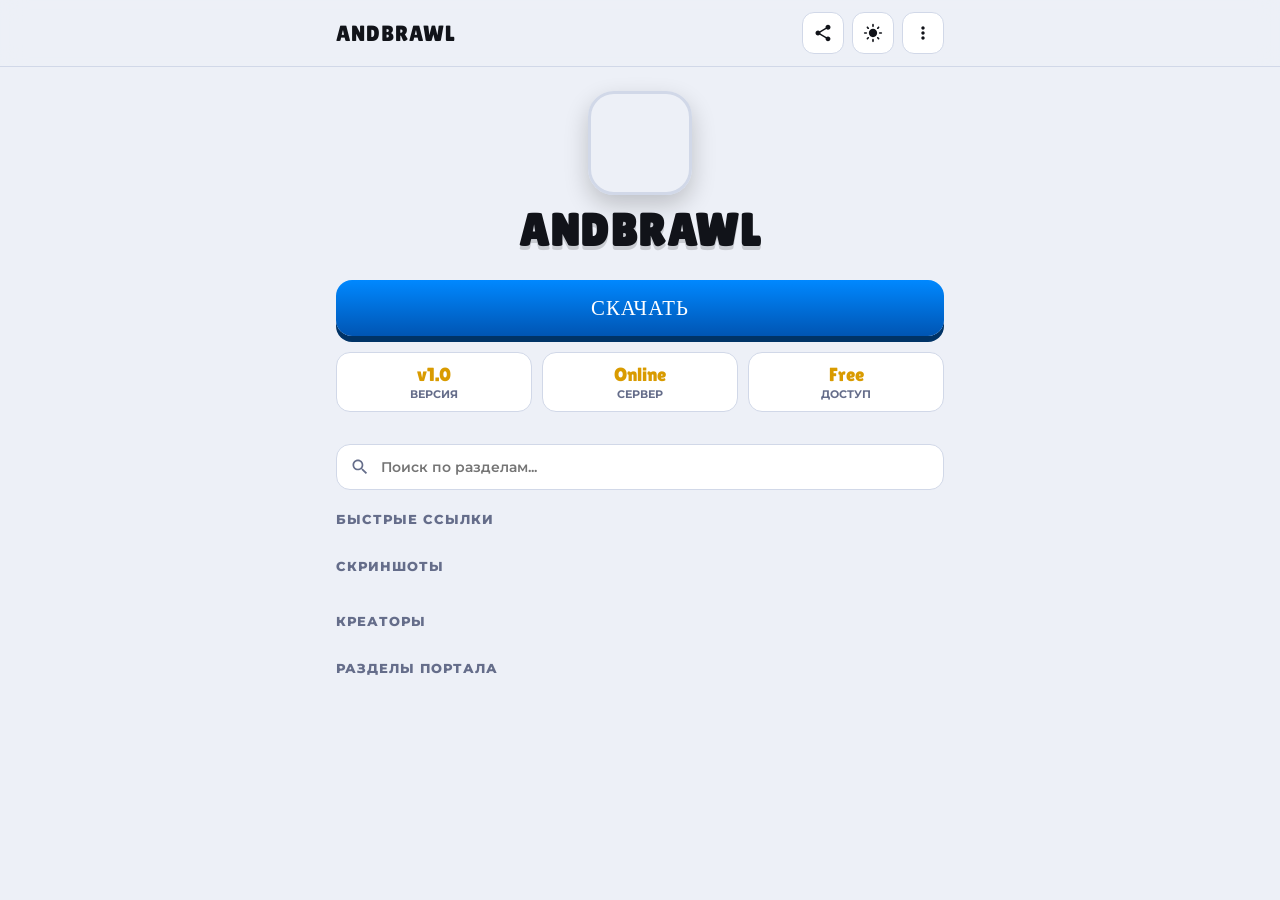
==== commit 55beb723: "Add files via upload" ====
--- a/index.html
+++ b/index.html
@@ -2,551 +2,1292 @@
 <html lang="ru">
 <head>
     <meta charset="UTF-8">
-    <meta name="viewport" content="width=device-width, initial-scale=1.0, maximum-scale=1.0, user-scalable=no, viewport-fit=cover">
-    <title>Andbrawl — Official Universe</title>
-    <link rel="icon" type="image/png" href="icon.png">
+    <meta name="viewport" content="width=device-width, initial-scale=1.0, maximum-scale=5.0">
+    <title>Andbrawl — AndKit</title>
+    <meta name="description" content="Официальный портал Andbrawl и библиотека ресурсов AndKit">
+    <meta property="og:title" content="Andbrawl — AndKit">
+    <meta property="og:type" content="website">
+    <meta name="theme-color" content="#0d0e15">
+    <link href="https://fonts.googleapis.com/css2?family=Lilita+One&family=Montserrat:wght@600;700;800;900&display=swap" rel="stylesheet">
     <style>
-        @import url('https://fonts.googleapis.com/css2?family=Inter:wght@400;700;900&display=swap');
-
         :root {
-            --bg-base: #050507;
-            --accent: #ff6b00;
-            --accent-glow: rgba(255, 107, 0, 0.4);
-            --text-main: #ffffff;
-            --text-muted: #8a8a9e;
-            --grad-primary: linear-gradient(135deg, #ff6b00 0%, #cc3700 100%);
-            --shadow-neon: 0 0 30px var(--accent-glow);
-            --glass: rgba(15, 15, 20, 0.65);
-            --glass-border: 1px solid rgba(255, 255, 255, 0.08);
-            --radius-lg: 32px;
-            --radius-md: 20px;
-        }
-
-        * { margin: 0; padding: 0; box-sizing: border-box; font-family: 'Inter', sans-serif; -webkit-tap-highlight-color: transparent; }
-        body { background-color: var(--bg-base); color: var(--text-main); line-height: 1.6; overflow-x: hidden; padding-bottom: 100px; }
-
-        .bg-grid { position: fixed; top: 0; left: 0; width: 100vw; height: 100vh; background-image: linear-gradient(rgba(255,255,255,0.02) 1px, transparent 1px), linear-gradient(90deg, rgba(255,255,255,0.02) 1px, transparent 1px); background-size: 40px 40px; z-index: -2; pointer-events: none; mask-image: radial-gradient(circle at center, black, transparent 80%); -webkit-mask-image: radial-gradient(circle at center, black, transparent 80%); }
-        .glow-sphere { position: fixed; top: -20%; right: -10%; width: 60vw; height: 60vw; background: radial-gradient(circle, var(--accent-glow) 0%, transparent 60%); z-index: -1; pointer-events: none; filter: blur(100px); }
-        .container { max-width: 1000px; margin: 0 auto; padding: 0 25px; }
-
-        .top-menu-container { position: absolute; top: 25px; right: 25px; z-index: 50; }
-        .kebab-btn { background: var(--glass); border: var(--glass-border); color: white; width: 45px; height: 45px; border-radius: 50%; display: flex; align-items: center; justify-content: center; cursor: pointer; backdrop-filter: blur(10px); transition: 0.3s; }
-        .kebab-btn:hover { background: rgba(255, 255, 255, 0.1); box-shadow: 0 0 15px var(--accent-glow); transform: scale(1.05); }
-        .kebab-btn svg { width: 24px; height: 24px; fill: currentColor; transition: 0.3s; }
-        .kebab-btn.active svg { transform: rotate(90deg); color: var(--accent); }
-
-        .screenshot-slider { display: flex; gap: 15px; overflow-x: auto; scroll-snap-type: x mandatory; padding-bottom: 10px; scrollbar-width: thin; }
-        .screenshot-slider::-webkit-scrollbar { height: 6px; }
-        .screenshot-item { flex: 0 0 85%; scroll-snap-align: center; background: rgba(0,0,0,0.4); border-radius: 15px; border: var(--glass-border); overflow: hidden; display: flex; flex-direction: column; }
-        .screenshot-item img { width: 100%; aspect-ratio: 16/9; object-fit: cover; border-bottom: var(--glass-border); }
-        .screenshot-footer { padding: 12px; display: flex; justify-content: space-between; align-items: center; }
-
-        @media (min-width: 800px) { .screenshot-item { flex: 0 0 60%; } }
-
-        .dropdown-menu { position: absolute; top: 55px; right: 0; background: rgba(15, 15, 20, 0.9); backdrop-filter: blur(20px); border: var(--glass-border); border-radius: 15px; width: 180px; padding: 10px; display: none; flex-direction: column; gap: 5px; box-shadow: 0 10px 30px rgba(0,0,0,0.8); transform-origin: top right; animation: fadeIn 0.2s ease forwards; }
-        .dropdown-menu.active { display: flex; }
-        .dropdown-item { padding: 10px 15px; color: var(--text-muted); border-radius: 10px; cursor: pointer; font-weight: 700; font-size: 0.9rem; transition: 0.2s; display: flex; align-items: center; gap: 10px; }
-        .dropdown-item:hover { background: rgba(255, 107, 0, 0.15); color: var(--accent); padding-left: 20px; }
-
-        .modal-overlay { position: fixed; top: 0; left: 0; width: 100vw; height: 100vh; background: rgba(0, 0, 0, 0.8); backdrop-filter: blur(15px); z-index: 200; display: none; align-items: center; justify-content: center; opacity: 0; transition: opacity 0.3s ease; }
-        .modal-overlay.active { display: flex; opacity: 1; }
-        .modal-content { background: var(--glass); border: var(--glass-border); border-radius: var(--radius-lg); width: 90%; max-width: 600px; max-height: 80vh; overflow-y: auto; padding: 30px; position: relative; transform: scale(0.9); transition: transform 0.3s cubic-bezier(0.175, 0.885, 0.32, 1.275); }
-        .modal-overlay.active .modal-content { transform: scale(1); }
-        .modal-close { position: absolute; top: 20px; right: 20px; background: rgba(255,255,255,0.05); border: var(--glass-border); color: white; width: 35px; height: 35px; border-radius: 50%; cursor: pointer; font-size: 1.2rem; display: flex; align-items: center; justify-content: center; transition: 0.3s; }
-        .modal-close:hover { background: var(--grad-primary); box-shadow: var(--shadow-neon); transform: rotate(90deg); }
-        .modal-title { margin-bottom: 20px; color: var(--accent); display: flex; align-items: center; gap: 10px; }
-
-        .media-search { width: 100%; background: rgba(0, 0, 0, 0.4); border: var(--glass-border); border-radius: 15px; padding: 15px 20px; color: white; font-size: 1rem; margin-bottom: 25px; outline: none; transition: 0.3s; font-family: 'Inter', sans-serif; }
-        .media-search::placeholder { color: var(--text-muted); }
-        .media-search:focus { border-color: var(--accent); box-shadow: 0 0 15px rgba(255, 107, 0, 0.2); background: rgba(0, 0, 0, 0.6); }
-
-        .media-grid { display: flex; flex-direction: column; gap: 20px; }
-        .media-item { background: rgba(0,0,0,0.4); padding: 15px; border-radius: 15px; border: 1px solid rgba(255,255,255,0.05); transition: 0.3s; }
-        .media-item:hover { border-color: rgba(255, 107, 0, 0.3); box-shadow: 0 5px 15px rgba(0,0,0,0.5); transform: translateY(-2px); }
-
-        .media-header { display: flex; justify-content: space-between; align-items: flex-start; margin-bottom: 12px; }
-        .media-text { display: flex; flex-direction: column; gap: 4px; overflow: hidden; padding-right: 10px; }
-        .media-text h4 { font-size: 1rem; color: #fff; margin: 0; font-weight: 700; white-space: nowrap; overflow: hidden; text-overflow: ellipsis; }
-        .media-info { font-size: 0.8rem; color: var(--text-muted); line-height: 1.3; }
-
-        .media-actions { display: flex; gap: 8px; flex-shrink: 0; }
-        .action-btn { background: rgba(255,255,255,0.05); border: var(--glass-border); color: var(--text-muted); width: 36px; height: 36px; border-radius: 10px; cursor: pointer; display: flex; align-items: center; justify-content: center; transition: 0.3s; text-decoration: none; }
-        .action-btn:hover { background: var(--accent); color: #fff; border-color: var(--accent); box-shadow: 0 0 15px var(--accent-glow); transform: scale(1.05); }
-        .action-btn svg { width: 18px; height: 18px; fill: currentColor; pointer-events: none; }
-
-        .media-item img { width: 100%; border-radius: 10px; display: block; }
-        .media-item audio { width: 100%; height: 40px; outline: none; border-radius: 10px; }
-        audio::-webkit-media-controls-panel { background-color: rgba(255,255,255,0.05); }
-        audio::-webkit-media-controls-current-time-display, audio::-webkit-media-controls-time-remaining-display { color: white; font-family: 'Inter', sans-serif; }
-
-        .toast { position: fixed; bottom: 30px; left: 50%; transform: translate(-50%, 100px); background: var(--grad-primary); color: white; padding: 12px 25px; border-radius: 100px; font-weight: 700; font-size: 0.9rem; box-shadow: var(--shadow-neon); opacity: 0; transition: 0.4s cubic-bezier(0.175, 0.885, 0.32, 1.275); z-index: 1000; pointer-events: none; display: flex; align-items: center; gap: 8px; }
-        .toast.show { transform: translate(-50%, 0); opacity: 1; }
-
-        @keyframes fadeIn { from { opacity: 0; transform: scale(0.95); } to { opacity: 1; transform: scale(1); } }
-
-        .hero { min-height: 90vh; display: flex; flex-direction: column; align-items: center; justify-content: center; text-align: center; }
-        .hero-badge { background: rgba(255,255,255,0.05); border: var(--glass-border); padding: 5px 15px; border-radius: 100px; font-size: 0.85rem; color: var(--accent); margin-bottom: 20px; font-weight: 700; text-transform: uppercase; }
-        .hero-icon { width: 160px; height: 160px; border-radius: 40px; box-shadow: var(--shadow-neon); margin-bottom: 25px; border: 4px solid rgba(255,255,255,0.1); background: #111; overflow: hidden; }
-        .hero-icon img { width: 100%; height: 100%; object-fit: cover; }
-        .hero h1 { font-size: clamp(3rem, 8vw, 5rem); font-weight: 900; background: var(--grad-primary); -webkit-background-clip: text; -webkit-text-fill-color: transparent; line-height: 1.1; margin-bottom: 15px; }
-        .hero p { max-width: 500px; margin: 0 auto 30px auto; font-size: 1.1rem; color: var(--text-muted); }
-
-        .btn { padding: 15px 35px; border-radius: 100px; font-weight: 700; font-size: 1rem; text-decoration: none; display: inline-flex; align-items: center; gap: 10px; transition: 0.3s; color: white; background: var(--grad-primary); box-shadow: 0 10px 25px var(--accent-glow); }
-        .btn:hover { transform: translateY(-3px); box-shadow: var(--shadow-neon); }
-
-        .stats-grid { display: grid; grid-template-columns: repeat(auto-fit, minmax(200px, 1fr)); gap: 15px; margin-bottom: 40px; }
-        .stat-item { background: var(--glass); backdrop-filter: blur(20px); border: var(--glass-border); border-radius: var(--radius-md); padding: 25px; text-align: center; }
-        .stat-num { font-size: 2.5rem; font-weight: 900; color: var(--accent); margin-bottom: 5px; }
-        .stat-label { color: var(--text-muted); font-weight: 700; text-transform: uppercase; font-size: 0.8rem; letter-spacing: 1px; }
-
-        .section-card { background: var(--glass); backdrop-filter: blur(20px); border: var(--glass-border); border-radius: var(--radius-lg); padding: 40px; margin-bottom: 30px; transition: 0.3s; }
-        .section-card:hover { border-color: rgba(255, 107, 0, 0.3); }
-
-        h2 { font-size: 2rem; margin-bottom: 15px; color: #fff; display: flex; align-items: center; gap: 10px; }
-        h2 span { color: var(--accent); }
-
-        .dev-box { display: flex; align-items: center; gap: 20px; }
-        .dev-img { width: 80px; height: 80px; border-radius: 50%; border: 2px solid var(--accent); flex-shrink: 0; overflow: hidden; }
-        .dev-img img { width: 100%; height: 100%; object-fit: cover; }
-
-        .bottom-nav { position: fixed; bottom: 20px; left: 50%; transform: translateX(-50%); width: 90%; max-width: 400px; background: rgba(10,10,15,0.9); backdrop-filter: blur(20px); border-radius: 100px; border: var(--glass-border); padding: 10px; display: flex; justify-content: space-around; z-index: 100; box-shadow: 0 10px 40px rgba(0,0,0,0.8); }
-        .nav-link { color: var(--text-muted); text-decoration: none; font-size: 0.75rem; font-weight: 700; display: flex; flex-direction: column; align-items: center; padding: 5px 15px; transition: 0.3s; cursor: pointer; }
-        .nav-link svg { width: 22px; height: 22px; fill: currentColor; margin-bottom: 3px; }
-        .nav-link:hover, .nav-link.active { color: var(--accent); }
-
-        .news-list { display: flex; flex-direction: column; gap: 20px; margin-top: 20px; }
-        .news-item { background: rgba(0, 0, 0, 0.3); border: 1px solid rgba(255, 255, 255, 0.04); border-radius: var(--radius-md); padding: 25px; transition: all 0.3s ease; position: relative; overflow: hidden; cursor: pointer; }
-        .news-item:hover { border-color: rgba(255, 107, 0, 0.4); background: rgba(255, 107, 0, 0.04); transform: translateY(-2px); }
-        .news-meta { display: flex; align-items: center; gap: 12px; margin-bottom: 12px; }
-        .news-date { font-size: 0.8rem; color: var(--text-muted); font-weight: 700; }
-        .news-tag { background: rgba(255, 107, 0, 0.1); color: var(--accent); padding: 2px 10px; border-radius: 100px; font-size: 0.75rem; font-weight: 700; text-transform: uppercase; letter-spacing: 0.5px; border: 1px solid rgba(255, 107, 0, 0.15); }
-        .news-title { font-size: 1.25rem; font-weight: 700; color: #fff; margin-bottom: 8px; line-height: 1.4; }
-        .news-text { color: var(--text-muted); font-size: 0.95rem; line-height: 1.6; display: -webkit-box; -webkit-line-clamp: 3; -webkit-box-orient: vertical; overflow: hidden; }
-
-        .news-modal { position: fixed; top: 0; left: 0; width: 100vw; height: 100vh; background: rgba(3, 3, 5, 0.9); backdrop-filter: blur(25px); z-index: 300; display: none; align-items: center; justify-content: center; opacity: 0; transition: opacity 0.4s ease; }
-        .news-modal.active { display: flex; opacity: 1; }
-        .news-modal-content { background: linear-gradient(180deg, rgba(255,107,0,0.05) 0%, rgba(0,0,0,0) 100%), var(--glass); border: 1px solid rgba(255, 107, 0, 0.2); border-radius: var(--radius-lg); width: 92%; max-width: 800px; max-height: 85vh; overflow-y: auto; padding: clamp(25px, 5vw, 50px); position: relative; transform: translateY(30px); transition: transform 0.4s cubic-bezier(0.16, 1, 0.3, 1); box-shadow: 0 30px 70px rgba(0,0,0,0.9), 0 0 50px rgba(255,107,0,0.05); }
-        .news-modal.active .news-modal-content { transform: translateY(0); }
-        .news-modal-close { position: absolute; top: clamp(15px, 3vw, 30px); right: clamp(15px, 3vw, 30px); background: rgba(255,255,255,0.03); border: var(--glass-border); color: #fff; width: 45px; height: 45px; border-radius: 50%; cursor: pointer; font-size: 1.3rem; display: flex; align-items: center; justify-content: center; transition: 0.3s; }
-        .news-modal-close:hover { background: var(--grad-primary); box-shadow: var(--shadow-neon); transform: rotate(90deg); border-color: transparent; }
-        .news-modal-body h3 { font-size: clamp(1.6rem, 4vw, 2.5rem); font-weight: 900; line-height: 1.2; margin-bottom: 20px; background: linear-gradient(135deg, #fff 40%, var(--text-muted)); -webkit-background-clip: text; -webkit-text-fill-color: transparent; }
-        .news-modal-body .full-text { font-size: clamp(1rem, 3.5vw, 1.15rem); color: #d1d1e0; line-height: 1.8; text-align: justify; white-space: pre-line; }
-        .news-modal-body .news-meta { margin-bottom: 25px; gap: 15px; }
-        .news-modal-body .news-tag { padding: 4px 14px; font-size: 0.85rem; }
-        .news-modal-body .news-date { font-size: 0.9rem; }
-
-        #news:target { animation: highlightSection 1.5s ease; }
-        @keyframes highlightSection {
-            0% { border-color: rgba(255, 107, 0, 0.3); box-shadow: 0 0 25px rgba(255, 107, 0, 0.25); }
-            100% { border-color: rgba(255, 255, 255, 0.08); box-shadow: none; }
-        }
-
-        body.news-only-mode { padding-bottom: 0 !important; overflow: hidden !important; height: 100vh; width: 100vw; position: fixed; }
-        body.news-only-mode .hero,
-        body.news-only-mode .stats-grid,
-        body.news-only-mode .section-card:not(#news),
-        body.news-only-mode .bottom-nav,
-        body.news-only-mode .top-menu-container {
-            display: none !important;
-        }
-        body.news-only-mode .container { max-width: 100% !important; width: 100vw; height: 100vh; padding: 0; display: flex; flex-direction: column; justify-content: center; align-items: stretch; }
-        body.news-only-mode #news { width: 100%; height: 100%; background: transparent !important; border: none !important; padding: 40px 20px 20px 20px !important; margin: 0 !important; box-shadow: none !important; display: flex; flex-direction: column; justify-content: center; }
-        body.news-only-mode #news h2 { padding-left: clamp(10px, 4vw, 30px); margin-bottom: 20px; font-size: clamp(1.8rem, 5vw, 2.8rem); text-transform: uppercase; font-weight: 900; flex-shrink: 0; letter-spacing: 1px; }
-        body.news-only-mode .news-scroll-container { overflow-x: auto !important; overflow-y: hidden !important; scroll-snap-type: x mandatory; padding: 10px clamp(10px, 4vw, 30px) 30px clamp(10px, 4vw, 30px); -webkit-overflow-scrolling: touch; width: 100%; flex-grow: 1; display: flex; align-items: center; }
-        body.news-only-mode .news-list { display: flex !important; flex-direction: row !important; gap: 20px; width: max-content; margin-top: 0; height: 100%; max-height: 480px; align-items: center; }
-        body.news-only-mode .news-item { flex: 0 0 clamp(290px, 75vw, 420px); width: clamp(290px, 75vw, 420px); height: 100%; max-height: 420px; scroll-snap-align: start; background: #0c0c12; border: 3px solid #222230; border-radius: 24px; box-shadow: 0 20px 50px rgba(0,0,0,0.8); padding: clamp(20px, 5vw, 30px); display: flex; flex-direction: column; justify-content: flex-start; transition: transform 0.2s, border-color 0.2s; }
-        body.news-only-mode .news-item:hover { border-color: var(--accent); box-shadow: var(--shadow-neon); transform: translateY(-4px); }
-        body.news-only-mode .news-title { font-size: clamp(1.1rem, 4vw, 1.4rem); font-weight: 900; margin-bottom: 12px; text-transform: uppercase; letter-spacing: 0.5px; display: block; -webkit-line-clamp: initial; overflow: initial; }
-        body.news-only-mode .news-text { font-size: clamp(0.85rem, 3vw, 1rem); color: #a0a0b5; overflow-y: auto; flex-grow: 1; padding-right: 5px; display: block; -webkit-line-clamp: initial; }
-        body.news-only-mode .news-scroll-container::-webkit-scrollbar { height: 8px; }
-        body.news-only-mode .news-scroll-container::-webkit-scrollbar-track { background: rgba(255,255,255,0.02); border-radius: 10px; margin: 0 30px; }
-        body.news-only-mode .news-scroll-container::-webkit-scrollbar-thumb { background: var(--grad-primary); border-radius: 10px; box-shadow: 0 0 10px var(--accent-glow); }
-
-        @media (max-width: 600px) {
-            .hero h1 { font-size: 3rem; }
-            .section-card { padding: 25px; }
-            .dev-box { flex-direction: column; text-align: center; }
-            .top-menu-container { top: 15px; right: 15px; }
-            .modal-content { padding: 20px; }
-        }
-        ::-webkit-scrollbar { width: 8px; }
-        ::-webkit-scrollbar-track { background: var(--bg-base); }
-        ::-webkit-scrollbar-thumb { background: rgba(255,255,255,0.1); border-radius: 10px; }
-        ::-webkit-scrollbar-thumb:hover { background: var(--accent); }
+            --bg-main: #0d0e15;
+            --bg-card: #161822;
+            --bg-card-hover: #1e212f;
+            --border-color: #26293b;
+            --text-primary: #ffffff;
+            --text-secondary: #8b92b0;
+            --btn-download-bg: linear-gradient(180deg, #00d2ff 0%, #0088ff 100%);
+            --btn-download-shadow: 0 6px 0 #0055b3;
+            --accent-yellow: #fcc200;
+            --accent-red: #ff3355;
+            --accent-green: #2ecc71;
+            --header-bg: rgba(13, 14, 21, 0.9);
+            --modal-bg: rgba(5, 6, 10, 0.95);
+            --transition: 0.25s cubic-bezier(0.4, 0, 0.2, 1);
+        }
+
+        [data-theme="light"] {
+            --bg-main: #edf0f7;
+            --bg-card: #ffffff;
+            --bg-card-hover: #f5f7fc;
+            --border-color: #d1d8e8;
+            --text-primary: #111319;
+            --text-secondary: #656d8a;
+            --btn-download-bg: linear-gradient(180deg, #0088ff 0%, #0055b3 100%);
+            --btn-download-shadow: 0 6px 0 #003366;
+            --accent-yellow: #d99b00;
+            --accent-red: #e61e43;
+            --header-bg: rgba(237, 240, 247, 0.9);
+            --modal-bg: rgba(237, 240, 247, 0.95);
+        }
+
+        * {
+            margin: 0;
+            padding: 0;
+            box-sizing: border-box;
+            font-family: 'Montserrat', sans-serif;
+            -webkit-tap-highlight-color: transparent;
+        }
+
+        body {
+            background-color: var(--bg-main);
+            color: var(--text-primary);
+            min-height: 100vh;
+            display: flex;
+            flex-direction: column;
+            align-items: center;
+            transition: background-color var(--transition), color var(--transition);
+            overflow-x: hidden;
+            padding-bottom: 40px;
+        }
+
+        .wrapper {
+            width: 100%;
+            max-width: 640px;
+            padding: 0 16px;
+        }
+
+        header {
+            position: sticky;
+            top: 0;
+            z-index: 90;
+            width: 100%;
+            background: var(--header-bg);
+            backdrop-filter: blur(12px);
+            border-bottom: 1px solid var(--border-color);
+            display: flex;
+            justify-content: center;
+            transition: background var(--transition), border-color var(--transition);
+        }
+
+        .header-inner {
+            width: 100%;
+            max-width: 640px;
+            padding: 12px 16px;
+            display: flex;
+            justify-content: space-between;
+            align-items: center;
+        }
+
+        .brand-logo {
+            font-family: 'Lilita One', cursive;
+            font-size: 1.4rem;
+            letter-spacing: 1px;
+            color: var(--text-primary);
+            text-transform: uppercase;
+            text-decoration: none;
+            cursor: pointer;
+        }
+
+        .top-controls {
+            display: flex;
+            gap: 8px;
+            position: relative;
+        }
+
+        .control-btn {
+            background: var(--bg-card);
+            border: 1px solid var(--border-color);
+            width: 42px;
+            height: 42px;
+            border-radius: 12px;
+            cursor: pointer;
+            display: flex;
+            align-items: center;
+            justify-content: center;
+            color: var(--text-primary);
+            transition: background var(--transition), border-color var(--transition), transform 0.1s;
+        }
+
+        .control-btn:active {
+            transform: scale(0.92);
+        }
+
+        .control-btn svg {
+            width: 20px;
+            height: 20px;
+            fill: currentColor;
+        }
+
+        .dropdown-menu {
+            position: absolute;
+            top: 52px;
+            right: 0;
+            background: var(--bg-card);
+            border: 1px solid var(--border-color);
+            border-radius: 16px;
+            padding: 8px;
+            width: 240px;
+            display: flex;
+            flex-direction: column;
+            gap: 4px;
+            z-index: 100;
+            box-shadow: 0 12px 32px rgba(0, 0, 0, 0.25);
+            opacity: 0;
+            visibility: hidden;
+            transform: translateY(-8px);
+            transition: all var(--transition);
+        }
+
+        .dropdown-menu.active {
+            opacity: 1;
+            visibility: visible;
+            transform: translateY(0);
+        }
+
+        .menu-item {
+            display: flex;
+            align-items: center;
+            gap: 12px;
+            padding: 10px 12px;
+            border-radius: 10px;
+            text-decoration: none;
+            color: var(--text-primary);
+            font-size: 0.85rem;
+            font-weight: 700;
+            cursor: pointer;
+            transition: background var(--transition);
+        }
+
+        .menu-item:hover {
+            background: var(--bg-card-hover);
+        }
+
+        .menu-item img, .menu-item span.icon {
+            width: 24px;
+            height: 24px;
+            border-radius: 6px;
+            object-fit: cover;
+            display: flex;
+            align-items: center;
+            justify-content: center;
+        }
+
+        .page {
+            display: none;
+            width: 100%;
+        }
+
+        .page.active {
+            display: block;
+        }
+
+        .hero {
+            display: flex;
+            flex-direction: column;
+            align-items: center;
+            text-align: center;
+            padding: 24px 0 16px;
+        }
+
+        .app-icon {
+            width: 104px;
+            height: 104px;
+            border-radius: 26px;
+            margin-bottom: 14px;
+            object-fit: cover;
+            border: 3px solid var(--border-color);
+            box-shadow: 0 10px 25px rgba(0,0,0,0.2);
+        }
+
+        .title {
+            font-family: 'Lilita One', cursive;
+            font-size: clamp(2rem, 8vw, 2.8rem);
+            letter-spacing: 1.5px;
+            line-height: 1;
+            color: var(--text-primary);
+            text-transform: uppercase;
+            text-shadow: 0 4px 0 rgba(0,0,0,0.15);
+        }
+
+        .subtitle {
+            color: var(--text-secondary);
+            font-size: clamp(0.75rem, 3vw, 0.9rem);
+            font-weight: 700;
+            margin-top: 6px;
+            margin-bottom: 20px;
+            text-transform: uppercase;
+            letter-spacing: 0.5px;
+        }
+
+        .download-btn {
+            display: flex;
+            align-items: center;
+            justify-content: center;
+            width: 100%;
+            padding: 16px 24px;
+            border-radius: 16px;
+            background: var(--btn-download-bg);
+            box-shadow: var(--btn-download-shadow);
+            color: #ffffff;
+            font-family: 'Lilita One', cursive;
+            font-size: clamp(1.1rem, 4vw, 1.3rem);
+            letter-spacing: 1px;
+            text-decoration: none;
+            text-transform: uppercase;
+            transition: transform 0.1s, box-shadow 0.1s;
+        }
+
+        .download-btn:active {
+            transform: translateY(4px);
+            box-shadow: 0 2px 0 #003366;
+        }
+
+        .stats-grid {
+            display: grid;
+            grid-template-columns: repeat(3, 1fr);
+            gap: 10px;
+            margin-top: 16px;
+            width: 100%;
+        }
+
+        .stat-card {
+            background: var(--bg-card);
+            border: 1px solid var(--border-color);
+            border-radius: 14px;
+            padding: 10px;
+            text-align: center;
+        }
+
+        .stat-val {
+            font-family: 'Lilita One', cursive;
+            font-size: 1.2rem;
+            color: var(--accent-yellow);
+        }
+
+        .stat-lbl {
+            font-size: 0.7rem;
+            color: var(--text-secondary);
+            font-weight: 700;
+            text-transform: uppercase;
+            margin-top: 2px;
+        }
+
+        .search-box {
+            margin-top: 16px;
+            width: 100%;
+            position: relative;
+        }
+
+        .search-input {
+            width: 100%;
+            padding: 14px 16px 14px 44px;
+            background: var(--bg-card);
+            border: 1px solid var(--border-color);
+            border-radius: 14px;
+            color: var(--text-primary);
+            font-size: 0.85rem;
+            font-weight: 600;
+            outline: none;
+            transition: border-color var(--transition);
+        }
+
+        .search-input:focus {
+            border-color: #0088ff;
+        }
+
+        .search-icon {
+            position: absolute;
+            left: 14px;
+            top: 50%;
+            transform: translateY(-50%);
+            width: 20px;
+            height: 20px;
+            fill: var(--text-secondary);
+            pointer-events: none;
+        }
+
+        .section-header {
+            font-size: 0.8rem;
+            font-weight: 800;
+            color: var(--text-secondary);
+            text-transform: uppercase;
+            letter-spacing: 1px;
+            margin: 22px 0 10px;
+            display: flex;
+            justify-content: space-between;
+            align-items: center;
+        }
+
+        .quick-grid {
+            display: grid;
+            grid-template-columns: repeat(auto-fit, minmax(130px, 1fr));
+            gap: 10px;
+        }
+
+        .quick-btn {
+            background: var(--bg-card);
+            border: 1px solid var(--border-color);
+            border-radius: 14px;
+            padding: 12px 14px;
+            display: flex;
+            align-items: center;
+            gap: 10px;
+            text-decoration: none;
+            color: var(--text-primary);
+            font-size: 0.85rem;
+            font-weight: 800;
+            transition: background var(--transition), border-color var(--transition);
+        }
+
+        .quick-btn:hover {
+            background: var(--bg-card-hover);
+        }
+
+        .screenshots-slider {
+            display: flex;
+            gap: 12px;
+            overflow-x: auto;
+            padding-bottom: 8px;
+            margin: 0 -16px;
+            padding-left: 16px;
+            padding-right: 16px;
+            scroll-snap-type: x mandatory;
+            -webkit-overflow-scrolling: touch;
+        }
+
+        .screenshots-slider::-webkit-scrollbar {
+            display: none;
+        }
+
+        .screenshot-img {
+            width: min(160px, 45vw);
+            aspect-ratio: 9 / 16;
+            object-fit: cover;
+            border-radius: 16px;
+            border: 2px solid var(--border-color);
+            flex-shrink: 0;
+            cursor: pointer;
+            scroll-snap-align: start;
+            transition: transform 0.15s ease, border-color var(--transition);
+            background: var(--bg-card);
+        }
+
+        .screenshot-img:active {
+            transform: scale(0.96);
+        }
+
+        .creators-grid {
+            display: grid;
+            grid-template-columns: repeat(auto-fit, minmax(140px, 1fr));
+            gap: 10px;
+        }
+
+        .creator-card {
+            background: var(--bg-card);
+            border: 1px solid var(--border-color);
+            border-radius: 16px;
+            padding: 12px;
+            display: flex;
+            align-items: center;
+            gap: 12px;
+            text-decoration: none;
+            color: var(--text-primary);
+            transition: background var(--transition), border-color var(--transition);
+        }
+
+        .creator-card:hover {
+            background: var(--bg-card-hover);
+        }
+
+        .creator-avatar {
+            width: 42px;
+            height: 42px;
+            border-radius: 50%;
+            object-fit: cover;
+            border: 2px solid var(--accent-yellow);
+            flex-shrink: 0;
+        }
+
+        .creator-info {
+            overflow: hidden;
+        }
+
+        .creator-name {
+            font-size: 0.85rem;
+            font-weight: 800;
+            white-space: nowrap;
+            overflow: hidden;
+            text-overflow: ellipsis;
+        }
+
+        .creator-tag {
+            font-size: 0.75rem;
+            color: var(--accent-yellow);
+            font-weight: 800;
+            margin-top: 2px;
+        }
+
+        .hub-list {
+            display: flex;
+            flex-direction: column;
+            gap: 10px;
+        }
+
+        .card {
+            background: var(--bg-card);
+            border: 1px solid var(--border-color);
+            border-radius: 18px;
+            padding: 14px;
+            display: flex;
+            align-items: center;
+            gap: 14px;
+            transition: background var(--transition), border-color var(--transition);
+        }
+
+        .card-icon {
+            width: 48px;
+            height: 48px;
+            border-radius: 12px;
+            object-fit: cover;
+            flex-shrink: 0;
+        }
+
+        .card-content {
+            flex-grow: 1;
+            min-width: 0;
+        }
+
+        .card-title {
+            font-size: 0.95rem;
+            font-weight: 800;
+            margin-bottom: 2px;
+        }
+
+        .card-desc {
+            font-size: 0.78rem;
+            color: var(--text-secondary);
+            line-height: 1.3;
+            margin-bottom: 10px;
+        }
+
+        .card-btn {
+            display: inline-block;
+            padding: 6px 14px;
+            border-radius: 10px;
+            background: var(--bg-card-hover);
+            border: 1px solid var(--border-color);
+            color: var(--text-primary);
+            font-size: 0.78rem;
+            font-weight: 800;
+            text-decoration: none;
+            cursor: pointer;
+            transition: background var(--transition);
+        }
+
+        .empty-state {
+            width: 100%;
+            text-align: center;
+            padding: 18px;
+            background: var(--bg-card);
+            border: 1px dashed var(--border-color);
+            border-radius: 14px;
+            color: var(--text-secondary);
+            font-weight: 700;
+            font-size: 0.85rem;
+        }
+
+        .andkit-grid {
+            display: grid;
+            grid-template-columns: repeat(auto-fill, minmax(160px, 1fr));
+            gap: 12px;
+            margin-top: 14px;
+        }
+
+        .resource-card {
+            background: var(--bg-card);
+            border: 1px solid var(--border-color);
+            border-radius: 16px;
+            padding: 12px;
+            display: flex;
+            flex-direction: column;
+            align-items: center;
+            text-align: center;
+            position: relative;
+            transition: background var(--transition), transform 0.1s;
+        }
+
+        .resource-card:hover {
+            background: var(--bg-card-hover);
+        }
+
+        .resource-preview {
+            width: 100%;
+            height: 110px;
+            border-radius: 12px;
+            object-fit: contain;
+            background: rgba(0,0,0,0.15);
+            display: flex;
+            align-items: center;
+            justify-content: center;
+            margin-bottom: 10px;
+            cursor: pointer;
+            overflow: hidden;
+            position: relative;
+        }
+
+        .resource-preview img {
+            max-width: 100%;
+            max-height: 100%;
+            object-fit: contain;
+        }
+
+        .folder-badge {
+            position: absolute;
+            top: 4px;
+            left: 4px;
+            background: var(--bg-card);
+            border: 1px solid var(--border-color);
+            border-radius: 6px;
+            padding: 2px 6px;
+            font-size: 0.65rem;
+            color: var(--accent-yellow);
+            font-weight: 800;
+        }
+
+        .resource-name {
+            font-size: 0.82rem;
+            font-weight: 800;
+            width: 100%;
+            white-space: nowrap;
+            overflow: hidden;
+            text-overflow: ellipsis;
+        }
+
+        .resource-meta {
+            font-size: 0.72rem;
+            color: var(--text-secondary);
+            font-weight: 700;
+            margin-top: 4px;
+            margin-bottom: 10px;
+        }
+
+        .resource-actions {
+            display: flex;
+            gap: 6px;
+            width: 100%;
+        }
+
+        .res-btn {
+            flex: 1;
+            padding: 8px 0;
+            border-radius: 10px;
+            background: var(--bg-card-hover);
+            border: 1px solid var(--border-color);
+            color: var(--text-primary);
+            font-size: 0.75rem;
+            font-weight: 800;
+            text-decoration: none;
+            cursor: pointer;
+            display: flex;
+            align-items: center;
+            justify-content: center;
+            gap: 4px;
+            transition: background var(--transition);
+        }
+
+        .res-btn:hover {
+            border-color: #0088ff;
+        }
+
+        .audio-player-wrapper {
+            width: 100%;
+            display: flex;
+            flex-direction: column;
+            align-items: center;
+            gap: 6px;
+        }
+
+        .audio-play-btn {
+            width: 50px;
+            height: 50px;
+            border-radius: 50%;
+            background: var(--btn-download-bg);
+            border: none;
+            color: white;
+            display: flex;
+            align-items: center;
+            justify-content: center;
+            cursor: pointer;
+        }
+
+        .audio-play-btn svg {
+            width: 24px;
+            height: 24px;
+            fill: currentColor;
+        }
+
+        .filter-tags {
+            display: flex;
+            gap: 8px;
+            overflow-x: auto;
+            padding-bottom: 4px;
+            margin-top: 10px;
+        }
+
+        .filter-tags::-webkit-scrollbar {
+            display: none;
+        }
+
+        .tag-btn {
+            padding: 6px 14px;
+            border-radius: 20px;
+            background: var(--bg-card);
+            border: 1px solid var(--border-color);
+            color: var(--text-secondary);
+            font-size: 0.75rem;
+            font-weight: 800;
+            cursor: pointer;
+            white-space: nowrap;
+            transition: all var(--transition);
+        }
+
+        .tag-btn.active {
+            background: var(--accent-yellow);
+            color: #000000;
+            border-color: var(--accent-yellow);
+        }
+
+        .modal {
+            position: fixed;
+            inset: 0;
+            background: var(--modal-bg);
+            z-index: 1000;
+            display: flex;
+            justify-content: center;
+            align-items: center;
+            padding: 20px;
+            opacity: 0;
+            visibility: hidden;
+            transition: opacity 0.25s ease, visibility 0.25s ease;
+        }
+
+        .modal.active {
+            opacity: 1;
+            visibility: visible;
+        }
+
+        .modal-img {
+            max-width: 100%;
+            max-height: 90vh;
+            border-radius: 16px;
+            object-fit: contain;
+            box-shadow: 0 10px 40px rgba(0,0,0,0.5);
+        }
+
+        .modal-close {
+            position: absolute;
+            top: 16px;
+            right: 16px;
+            background: var(--bg-card);
+            border: 1px solid var(--border-color);
+            color: var(--text-primary);
+            width: 40px;
+            height: 40px;
+            border-radius: 50%;
+            font-size: 1.2rem;
+            cursor: pointer;
+            display: flex;
+            align-items: center;
+            justify-content: center;
+        }
+
+        .toast {
+            position: fixed;
+            bottom: 20px;
+            left: 50%;
+            transform: translateX(-50%) translateY(100px);
+            background: var(--bg-card);
+            border: 1px solid var(--border-color);
+            color: var(--text-primary);
+            padding: 12px 24px;
+            border-radius: 30px;
+            font-size: 0.85rem;
+            font-weight: 700;
+            box-shadow: 0 10px 30px rgba(0,0,0,0.3);
+            z-index: 2000;
+            transition: transform 0.3s cubic-bezier(0.175, 0.885, 0.32, 1.275);
+            pointer-events: none;
+        }
+
+        .toast.show {
+            transform: translateX(-50%) translateY(0);
+        }
+
+        .scroll-top-btn {
+            position: fixed;
+            bottom: 20px;
+            right: 20px;
+            width: 44px;
+            height: 44px;
+            border-radius: 50%;
+            background: var(--bg-card);
+            border: 1px solid var(--border-color);
+            color: var(--text-primary);
+            display: flex;
+            align-items: center;
+            justify-content: center;
+            cursor: pointer;
+            opacity: 0;
+            visibility: hidden;
+            transition: all var(--transition);
+            z-index: 80;
+            box-shadow: 0 4px 12px rgba(0,0,0,0.15);
+        }
+
+        .scroll-top-btn.visible {
+            opacity: 1;
+            visibility: visible;
+        }
+
+        @media (max-width: 360px) {
+            .wrapper { padding: 0 10px; }
+            .screenshots-slider { margin: 0 -10px; padding: 0 10px 8px; }
+            .quick-grid { grid-template-columns: 1fr; }
+            .andkit-grid { grid-template-columns: repeat(auto-fill, minmax(130px, 1fr)); }
+        }
     </style>
 </head>
 <body>
 
-<div class="bg-grid"></div>
-<div class="glow-sphere"></div>
-
-<div class="modal-overlay" id="mediaModal">
-    <div class="modal-content">
-        <button class="modal-close" onclick="closeMediaModal()">✕</button>
-        <h2 class="modal-title" id="modalTitle">Медиа</h2>
-        <input type="text" id="mediaSearch" class="media-search" placeholder="Поиск по файлам..." autocomplete="off">
-        <div class="media-grid" id="modalContentBody"></div>
-    </div>
-</div>
-
-<div class="news-modal" id="newsModal">
-    <div class="news-modal-content">
-        <button class="news-modal-close" onclick="closeNewsModal()">✕</button>
-        <div class="news-modal-body" id="newsModalBody"></div>
-    </div>
-</div>
-
-<div id="toast" class="toast">
-    <svg width="20" height="20" viewBox="0 0 24 24" fill="none" stroke="currentColor" stroke-width="2.5" stroke-linecap="round" stroke-linejoin="round"><polyline points="20 6 9 17 4 12"></polyline></svg>
-    Ссылка скопирована!
-</div>
-
-<div class="container">
-    <section class="hero">
-        <div class="hero-badge">Разработано на Solar2D</div>
-        <div class="hero-icon" id="icon3D">
-            <img src="icon.png" alt="Andbrawl Icon" onerror="this.src='https://ui-avatars.com/api/?name=AB&background=ff6b00&color=fff&size=160'">
-        </div>
-        <h1>Andbrawl</h1>
-        <p>Быстрый, честный и оптимизированный мобильный 2D-экшен. Без доната, влияющего на баланс.</p>
-        <a href="https://gitlab.com/Aryemforamd/and-youtube/-/raw/main/game.apk?inline=false" class="btn">
-            <svg viewBox="0 0 24 24" width="24" height="24" fill="currentColor"><path d="M5,20H19V18H5M19,9H15V3H9V9H5L12,16L19,9Z"/></svg>
-            Скачать APK
-        </a>
-    </section>
-
-    <section class="stats-grid">
-        <div class="stat-item"><div class="stat-num" id="player-count">...</div><div class="stat-label">Зарегистрировано аккаунтов</div></div>
-        <div class="stat-item"><div class="stat-num" style="color: #fff;">Solar2D</div><div class="stat-label">Игровой движок</div></div>
-        <div class="stat-item"><div class="stat-num" style="color: #fff;">60</div><div class="stat-label">FPS на смартфонах</div></div>
-    </section>
-
-    <section class="section-card" id="news">
-        <h2><span>#</span> Новости проекта</h2>
-        <div class="news-scroll-container">
-            <div class="news-list">
-                <div class="news-item" onclick="openNews(this)">
-                    <div class="news-meta">
-                        <span class="news-date">09.06.2026</span>
-                        <span class="news-tag">Обновление</span>
-                    </div>
-                    <h3 class="news-title">Глобальный патч и фикс оптимизации!</h3>
-                    <p class="news-text">Мы усердно поработали над движком Solar2D. В этом обновлении исправлены просадки FPS на старых смартфонах, добавлены новые анимации и переработан баланс персонажей. Качайте свежий APK!
-
-                    Помимо прочего, была полностью переформатирована система отрисовки графических батчей, что снизило общую нагрузку на процессор устройства практически на 35%. Физический движок теперь функционирует на стабильной фиксированной частоте обновлений, избавляя игровой процесс от микрофризов в динамических сценах с обилием спецэффектов.</p>
-                </div>
-                
-                <div class="news-item" onclick="openNews(this)">
-                    <div class="news-meta">
-                        <span class="news-date">05.06.2026</span>
-                        <span class="news-tag">Важное</span>
-                    </div>
-                    <h3 class="news-title">Запуск официального сайта Andbrawl</h3>
-                    <p class="news-text">Добро пожаловать на наш официальный сайт! Здесь вы сможете следить за актуальной статистикой игроков, скачивать чистые апдейты напрямую из репозитория и узнавать о планах разработки первыми.
-
-                    Платформа развернута на современных отказоустойчивых серверах, что гарантирует мгновенную скорость загрузки клиента игры из любой точки мира. В дальнейшем планируется интеграция личного кабинета пользователя, полноценной live-таблицы лидеров с детализированной историей сыгранных матчей каждого активного бравлера, а также полноценного веб-маркета для кастомизации игрового профиля.</p>
-                </div>
+    <header>
+        <div class="header-inner">
+            <div class="brand-logo" id="brand-logo" onclick="switchPage('main')">Andbrawl</div>
+            <div class="top-controls">
+                <button class="control-btn" onclick="sharePortal()" aria-label="Поделиться">
+                    <svg viewBox="0 0 24 24">
+                        <path d="M18 16.08c-.76 0-1.44.3-1.96.77L8.91 12.7c.05-.23.09-.46.09-.7s-.04-.47-.09-.7l7.05-4.11c.54.5 1.25.81 2.04.81 1.66 0 3-1.34 3-3s-1.34-3-3-3-3 1.34-3 3c0 .24.04.47.09.7L8.04 9.81C7.5 9.31 6.79 9 6 9c-1.66 0-3 1.34-3 3s1.34 3 3 3c.79 0 1.5-.31 2.04-.81l7.12 4.16c-.05.21-.08.43-.08.65 0 1.61 1.31 2.92 2.92 2.92 1.61 0 2.92-1.31 2.92-2.92s-1.31-2.92-2.92-2.92z"/>
+                    </svg>
+                </button>
+                <button class="control-btn" onclick="toggleTheme()" aria-label="Тема">
+                    <svg id="theme-icon" viewBox="0 0 24 24">
+                        <path d="M12 3c-4.97 0-9 4.03-9 9s4.03 9 9 9 9-4.03 9-9c0-.46-.04-.92-.1-1.36-.98 1.37-2.58 2.26-4.4 2.26-2.98 0-5.4-2.42-5.4-5.4 0-1.81.89-3.42 2.26-4.4C12.92 3.04 12.46 3 12 3z"/>
+                    </svg>
+                </button>
+                <button class="control-btn" onclick="toggleMenu()" aria-label="Меню">
+                    <svg viewBox="0 0 24 24">
+                        <path d="M12 8c1.1 0 2-.9 2-2s-.9-2-2-2-2 .9-2 2 .9 2 2 2zm0 2c-1.1 0-2 .9-2 2s.9 2 2 2 2-.9 2-2-.9-2-2-2zm0 6c-1.1 0-2 .9-2 2s.9 2 2 2 2-.9 2-2-.9-2-2-2z"/>
+                    </svg>
+                </button>
+                <div class="dropdown-menu" id="dropdown"></div>
             </div>
         </div>
-    </section>
-
-    <section class="section-card">
-        <h2><span>#</span> Почему Andbrawl?</h2>
-        <ul style="color: var(--text-muted); padding-left: 20px; line-height: 1.8;">
-            <li><b>Вроде есть оптимизация:</b> Благодаря движку Solar2D (Lua), игра стабильно работает на большинстве устройств, выдавая отличный фреймрейт.</li>
-            <li><b>Свобода моддинга:</b> Заменяй скины, карты и звуки — клиент полностью открыт для фанатского творчества.</li>
-            <li><b>Честный баланс:</b> Решают только твои навыки, а не уровень прокачки за деньги.</li>
-        </ul>
-    </section>
-
-    <section class="section-card" id="dev">
-        <h2><span>#</span> Разработчик</h2>
-        <div class="dev-box">
-            <div class="dev-img"><img src="artem.png" alt="Artem" onerror="this.src='https://ui-avatars.com/api/?name=Artem&background=ff6b00&color=fff&size=80'"></div>
-            <div>
-                <h3 style="color: #fff;">Артем</h3>
-                <p style="color: var(--text-muted); font-size: 0.9rem; margin-top: 5px;">Создаю игру в соло (верим) на Solar2D. Моя цель — сделать качественный мобильный 2д бравл старс.</p>
-            </div>
-        </div>
-    </section>
-</div>
-
-<nav class="bottom-nav">
-    <a href="https://t.me/andbrawlofficial" class="nav-link">
-        <svg viewBox="0 0 24 24"><path d="M12 2A10 10 0 0 0 2 12a10 10 0 0 0 10 10 10 10 0 0 0 10-10A10 10 0 0 0 12 2zm4.1 7.2l-1.5 6.6c-.1.5-.4.6-.8.4l-2.5-1.8-1.2 1.2c-.1.1-.3.2-.4.2h-.1l.1-1.8 3.5-3.2c.1-.1.1-.3 0-.4s-.3-.1-.4 0L8.6 13.5 6 12.6c-.5-.1-.5-.5.1-.7l9-3.5c.4-.2.8-.1 1 0 .2.2.3.4.2.8z"/></svg>
-        <span>TG</span>
-    </a>
-    <a href="#news-only" class="nav-link" id="news-nav-link">
-        <svg viewBox="0 0 24 24" width="24" height="24" fill="currentColor"><path d="M20,11H4V9H20M20,15H4V13H20M20,19H4V17H20M4,5V7H20V5M2,3H22V21H2V3Z"/></svg>
-        <span>Новости</span>
-    </a>
-    <a href="https://gitlab.com/Aryemforamd/and-youtube/-/raw/main/game.apk?inline=false" class="nav-link active">
-        <svg viewBox="0 0 24 24"><path d="M5,20H19V18H5M19,9H15V3H9V9H5L12,16L19,9Z"/></svg>
-        <span>APK</span>
-    </a>
-</nav>
-
-<script>
-    const $ = id => document.getElementById(id)
-
-    const countElement = $('player-count')
-    const icon = $('icon3D')
-    const kebabBtn = $('kebabBtn')
-    const dropdownMenu = $('dropdownMenu')
-    const mediaModal = $('mediaModal')
-    const modalContentBody = $('modalContentBody')
-    const mediaSearch = $('mediaSearch')
-    const toast = $('toast')
-    const newsModal = $('newsModal')
-    const newsModalBody = $('newsModalBody')
-
-    let configData = null
-    let currentMediaType = ''
-    let currentMediaItems = []
-    let playerCountCache = null
-
-    async function fetchPlayerCount() {
-        if (playerCountCache !== null) return animateValue(countElement, 0, playerCountCache, 1200)
-        try {
-            const r = await fetch('https://teohhb-e4e81-default-rtdb.firebaseio.com/PROFILE.json', { cache: 'no-store' })
-            const d = await r.json()
-            const count = d ? Object.keys(d).length : 0
-            playerCountCache = count
-            animateValue(countElement, 0, count, 1200)
-        } catch {
-            countElement.textContent = '???'
-        }
-    }
-
-    function animateValue(el, start, end, duration) {
-        let startTime
-        const step = t => {
-            if (!startTime) startTime = t
-            const p = Math.min((t - startTime) / duration, 1)
-            el.textContent = Math.floor(p * (end - start) + start).toLocaleString('ru-RU')
-            if (p < 1) requestAnimationFrame(step)
-        }
-        requestAnimationFrame(step)
-    }
-
-    fetchPlayerCount()
-
-    let raf = null
-    document.addEventListener('mousemove', e => {
-        if (window.innerWidth <= 600 || document.body.classList.contains('news-only-mode')) return
-        if (raf) cancelAnimationFrame(raf)
-        raf = requestAnimationFrame(() => {
-            const x = (window.innerWidth / 2 - e.pageX) / 25
-            const y = (window.innerHeight / 2 - e.pageY) / 25
-            if(icon) icon.style.transform = `rotateY(${x}deg) rotateX(${-y}deg)`
-        })
-    })
-
-    document.addEventListener('mouseleave', () => {
-        if(icon) icon.style.transform = `rotateY(0deg) rotateX(0deg)`
-    })
-
-    document.querySelectorAll('.bottom-nav .nav-link').forEach(link => {
-        link.addEventListener('click', e => {
-            const href = link.getAttribute('href')
-            if (href === '#news-only') {
-                e.preventDefault()
-                window.history.pushState(null, '', '?view=news')
-                checkViewMode()
-            } else if (href && href.startsWith('#')) {
-                e.preventDefault()
-                const target = $(href.substring(1))
-                if (target) target.scrollIntoView({ behavior: 'smooth' })
-            }
-            document.querySelector('.bottom-nav .nav-link.active')?.classList.remove('active')
-            link.classList.add('active')
-        })
-    })
-
-    window.addEventListener('scroll', () => {
-        if (document.body.classList.contains('news-only-mode')) return
-        const newsSection = $('news')
-        const newsLink = $('news-nav-link')
-        const apkLink = document.querySelector('.bottom-nav .nav-link[href*="game.apk"]')
-        
-        if (!newsSection || !newsLink || !apkLink) return
-        const rect = newsSection.getBoundingClientRect()
-        
-        if (rect.top <= window.innerHeight / 2 && rect.bottom >= window.innerHeight / 2) {
-            if (!newsLink.classList.contains('active')) {
-                document.querySelector('.bottom-nav .nav-link.active')?.classList.remove('active')
-                newsLink.classList.add('active')
-            }
-        } else if (window.scrollY < (newsSection.offsetTop - 300)) {
-            if (!apkLink.classList.contains('active')) {
-                document.querySelector('.bottom-nav .nav-link.active')?.classList.remove('active')
-                apkLink.classList.add('active')
-            }
-        }
-    })
-
-    if(kebabBtn) {
-        kebabBtn.onclick = e => {
-            e.stopPropagation()
-            dropdownMenu.classList.toggle('active')
-            kebabBtn.classList.toggle('active')
-        }
-    }
-
-    document.onclick = () => {
-        dropdownMenu?.classList.remove('active')
-        kebabBtn?.classList.remove('active')
-    }
-
-    async function loadConfig() {
-        try {
-            const r = await fetch('config.json', { cache: 'force-cache' })
-            if (r.ok) configData = await r.json()
-        } catch {}
-    }
-    loadConfig()
-
-    function copyLink(path) {
-        const url = new URL(path, location.href).href
-        navigator.clipboard.writeText(url).then(() => {
-            toast.classList.add('show')
-            setTimeout(() => toast.classList.remove('show'), 2000)
-        })
-    }
-
-    const copyIconSvg = `<svg viewBox="0 0 24 24"><path d="M16 1H4C2.9 1 2 1.9 2 3v14h2V3h12V1zm3 4H8C6.9 5 6 5.9 6 7v14c0 1.1.9 2 2 2h11c1.1 0 2-.9 2-2V7c0-1.1-.9-2-2-2zm0 16H8V7h11v14z"/></svg>`
-    const downloadIconSvg = `<svg viewBox="0 0 24 24"><path d="M19 9h-4V3H9v6H5l7 7 7-7zM5 18v2h14v-2H5z"/></svg>`
-
-    function openNews(element) {
-        const meta = element.querySelector('.news-meta').innerHTML;
-        const title = element.querySelector('.news-title').textContent;
-        const text = element.querySelector('.news-text').textContent;
-
-        newsModalBody.innerHTML = `
-            <div class="news-meta">${meta}</div>
-            <h3>${title}</h3>
-            <p class="full-text">${text}</p>
-        `;
-        newsModal.classList.add('active');
-        document.body.style.overflow = 'hidden';
-    }
-
-    function closeNewsModal() {
-        newsModal.classList.remove('active');
-        if (!document.body.classList.contains('news-only-mode')) {
-            document.body.style.overflow = '';
-        }
-    }
-
-    if (newsModal) newsModal.onclick = e => { if (e.target === newsModal) closeNewsModal() }
-
-    function renderMediaItems(items) {
-        if (!items.length) {
-            modalContentBody.innerHTML = '<p style="text-align:center;color:var(--text-muted);padding:30px 0;">Ничего не найдено 😢</p>'
-            return
-        }
-
-        modalContentBody.innerHTML = items.map(item => {
-            const path = currentMediaType === 'images' ? `assets/images/${item.file}` : `assets/music/${item.file}`
-            const ext = item.file.split('.').pop().toUpperCase()
-            const info = item.description || `Файл ${ext}`
-            const media = currentMediaType === 'images' ? `<img loading="lazy" src="${path}" alt="${item.title}">` : `<audio preload="none" controls><source src="${path}" type="audio/mpeg"></audio>`
-
-            return `
-            <div class="media-item">
-                <div class="media-header">
-                    <div class="media-text">
-                        <h4>${item.title}</h4>
-                        <div class="media-info">${info}</div>
+    </header>
+
+    <div class="wrapper">
+        <div id="page-main" class="page active">
+            <section class="hero">
+                <img id="app-icon" class="app-icon" src="data:image/svg+xml,%3Csvg xmlns='http://www.w3.org/2000/svg' viewBox='0 0 1 1'%3E%3C/svg%3E" alt="App Icon">
+                <h1 id="app-title" class="title">Andbrawl</h1>
+                <p id="app-subtitle" class="subtitle"></p>
+                <a id="download-btn" class="download-btn" href="#">Скачать</a>
+
+                <div class="stats-grid">
+                    <div class="stat-card">
+                        <div class="stat-val">v1.0</div>
+                        <div class="stat-lbl">Версия</div>
                     </div>
-                    <div class="media-actions">
-                        <a href="${path}" download class="action-btn">${downloadIconSvg}</a>
-                        <button class="action-btn" data-copy="${path}">${copyIconSvg}</button>
+                    <div class="stat-card">
+                        <div class="stat-val">Online</div>
+                        <div class="stat-lbl">Сервер</div>
+                    </div>
+                    <div class="stat-card">
+                        <div class="stat-val">Free</div>
+                        <div class="stat-lbl">Доступ</div>
                     </div>
                 </div>
-                ${media}
-            </div>`
-        }).join('')
-    }
-
-    modalContentBody?.addEventListener('click', e => {
-        const btn = e.target.closest('[data-copy]')
-        if (btn) copyLink(btn.dataset.copy)
-    })
-
-    mediaSearch?.addEventListener('input', e => {
-        const q = e.target.value.toLowerCase().trim()
-        const filtered = currentMediaItems.filter(i =>
-            i.title.toLowerCase().includes(q) || i.file.toLowerCase().includes(q) || (i.description || '').toLowerCase().includes(q)
-        )
-        renderMediaItems(filtered)
-    })
-
-    function closeMediaModal() {
-        mediaModal.classList.remove('active')
-        modalContentBody.querySelectorAll('audio').forEach(a => a.pause())
-    }
-
-    if(mediaModal) mediaModal.onclick = e => { if (e.target === mediaModal) closeMediaModal() }
-
-    async function openMediaModal(type) {
-        currentMediaType = type
-        $('modalTitle').innerHTML = `<span>#</span> ${type === 'images' ? 'Изображения' : type === 'music' ? 'Музыка' : 'Скриншоты'}`
-        mediaSearch.value = ''
-        modalContentBody.innerHTML = '<p style="text-align:center;color:var(--text-muted)">Загрузка...</p>'
-
-        if (type === 'screenshots') {
-            mediaSearch.style.display = 'none'
-            await loadScreenshots()
-        } else {
-            mediaSearch.style.display = 'block'
-            currentMediaItems = configData?.[type] || []
-            renderMediaItems(currentMediaItems)
-        }
-        mediaModal.classList.add('active')
-    }
-
-    async function loadScreenshots() {
-        let html = '<div class="screenshot-slider">'
-        let found = false
-
-        await Promise.all(
-            Array.from({ length: 20 }, async (_, i) => {
-                const id = i + 1
-                const path = `assets/screenshot${id}.png`
-                try {
-                    const r = await fetch(path, { method: 'HEAD' })
-                    if (!r.ok) return
-                    found = true
-                    html += `
-                    <div class="screenshot-item">
-                        <img loading="lazy" src="${path}">
-                        <div class="screenshot-footer">
-                            <span class="media-info">Скриншот #${id}</span>
-                            <div class="media-actions">
-                                <a href="${path}" download class="action-btn">${downloadIconSvg}</a>
-                                <button class="action-btn" data-copy="${path}">${copyIconSvg}</button>
-                            </div>
+            </section>
+
+            <div class="search-box">
+                <svg class="search-icon" viewBox="0 0 24 24">
+                    <path d="M15.5 14h-.79l-.28-.27C15.41 12.59 16 11.11 16 9.5 16 5.91 13.09 3 9.5 3S3 5.91 3 9.5 5.91 16 9.5 16c1.61 0 3.09-.59 4.23-1.57l.27.28v.79l5 4.99L20.49 19l-4.99-5zm-6 0C7.01 14 5 11.99 5 9.5S7.01 5 9.5 5 14 7.01 14 9.5 11.99 14 9.5 14z"/>
+                </svg>
+                <input type="text" id="search-input" class="search-input" placeholder="Поиск по разделам..." oninput="filterHub()">
+            </div>
+
+            <div class="section-header">Быстрые ссылки</div>
+            <div class="quick-grid" id="quick-links-container"></div>
+
+            <div class="section-header">Скриншоты</div>
+            <div class="screenshots-slider" id="screenshots-container"></div>
+
+            <div class="section-header" id="creators-section">Креаторы</div>
+            <div class="creators-grid" id="creators-container"></div>
+
+            <div class="section-header">Разделы портала</div>
+            <div class="hub-list" id="hub-container"></div>
+        </div>
+
+        <div id="page-andkit" class="page">
+            <section class="hero" style="padding: 16px 0 10px;">
+                <h1 class="title">AndKit</h1>
+                <p class="subtitle">Игровые ресурсы & Файлы</p>
+            </section>
+
+            <div class="search-box">
+                <svg class="search-icon" viewBox="0 0 24 24">
+                    <path d="M15.5 14h-.79l-.28-.27C15.41 12.59 16 11.11 16 9.5 16 5.91 13.09 3 9.5 3S3 5.91 3 9.5 5.91 16 9.5 16c1.61 0 3.09-.59 4.23-1.57l.27.28v.79l5 4.99L20.49 19l-4.99-5zm-6 0C7.01 14 5 11.99 5 9.5S7.01 5 9.5 5 14 7.01 14 9.5 11.99 14 9.5 14z"/>
+                </svg>
+                <input type="text" id="andkit-search" class="search-input" placeholder="Поиск ресурсов..." oninput="filterAndKit()">
+            </div>
+
+            <div class="filter-tags">
+                <button class="tag-btn active" onclick="setAndKitFilter('all', this)">Все</button>
+                <button class="tag-btn" onclick="setAndKitFilter('image', this)">Картинки</button>
+                <button class="tag-btn" onclick="setAndKitFilter('audio', this)">Звуки</button>
+            </div>
+
+            <div class="section-header">
+                <span>Ресурсы</span>
+                <span id="res-count-badge" style="font-size: 0.75rem; color: var(--accent-yellow);">0 файлов</span>
+            </div>
+
+            <div class="andkit-grid" id="andkit-container"></div>
+        </div>
+    </div>
+
+    <div class="modal" id="modal" onclick="closeModal()">
+        <button class="modal-close" aria-label="Закрыть" onclick="closeModal()">&times;</button>
+        <img class="modal-img" id="modal-img" src="" alt="Preview">
+    </div>
+
+    <button class="scroll-top-btn" id="scroll-top-btn" onclick="scrollToTop()" aria-label="Наверх">
+        <svg width="20" height="20" viewBox="0 0 24 24" fill="currentColor">
+            <path d="M7.41 15.41L12 10.83l4.59 4.58L18 14l-6-6-6 6z"/>
+        </svg>
+    </button>
+
+    <div class="toast" id="toast"></div>
+
+    <script>
+        const moonPath = "M12 3c-4.97 0-9 4.03-9 9s4.03 9 9 9 9-4.03 9-9c0-.46-.04-.92-.1-1.36-.98 1.37-2.58 2.26-4.4 2.26-2.98 0-5.4-2.42-5.4-5.4 0-1.81.89-3.42 2.26-4.4C12.92 3.04 12.46 3 12 3z";
+        const sunPath = "M12 7c-2.76 0-5 2.24-5 5s2.24 5 5 5 5-2.24 5-5-2.24-5-5-5zM2 13h2c.55 0 1-.45 1-1s-.45-1-1-1H2c-.55 0-1 .45-1 1s.45 1 1 1zm18 0h2c.55 0 1-.45 1-1s-.45-1-1-1h-2c-.55 0-1 .45-1 1s.45 1 1 1zM11 2v2c0 .55.45 1 1 1s1-.45 1-1V2c0-.55-.45-1-1-1s-1 .45-1 1zm0 18v2c0 .55.45 1 1 1s1-.45 1-1v-2c0-.55-.45-1-1-1s-1 .45-1 1zM5.99 4.58c-.39-.39-1.03-.39-1.41 0s-.39 1.03 0 1.41l1.06 1.06c.39.39 1.03.39 1.41 0s.39-1.03 0-1.41L5.99 4.58zm12.37 12.37c-.39-.39-1.03-.39-1.41 0s-.39 1.03 0 1.41l1.06 1.06c.39.39 1.03.39 1.41 0s.39-1.03 0-1.41l-1.06-1.06zm1.06-10.96c.39-.39.39-1.03 0-1.41s-1.03-.39-1.41 0l-1.06 1.06c-.39.39-.39 1.03 0 1.41s1.03.39 1.41 0l1.06-1.06zM7.05 18.36c.39-.39.39-1.03 0-1.41s-1.03-.39-1.41 0l-1.06 1.06c-.39.39-.39 1.03 0 1.41s1.03.39 1.41 0l1.06-1.06z";
+        let globalHubItems = [];
+        let andkitResources = [];
+        let currentAndkitFilter = 'all';
+        let activeAudio = null;
+        let loadedResourcePaths = [];
+
+        function initTheme() {
+            const theme = localStorage.getItem('theme') || (window.matchMedia('(prefers-color-scheme: light)').matches ? 'light' : 'dark');
+            document.documentElement.setAttribute('data-theme', theme);
+            document.querySelector('#theme-icon path').setAttribute('d', theme === 'light' ? sunPath : moonPath);
+        }
+
+        function toggleTheme() {
+            const current = document.documentElement.getAttribute('data-theme');
+            const target = current === 'light' ? 'dark' : 'light';
+            document.documentElement.setAttribute('data-theme', target);
+            localStorage.setItem('theme', target);
+            document.querySelector('#theme-icon path').setAttribute('d', target === 'light' ? sunPath : moonPath);
+        }
+
+        function toggleMenu() {
+            document.getElementById('dropdown').classList.toggle('active');
+        }
+
+        function switchPage(pageId) {
+            document.querySelectorAll('.page').forEach(p => p.classList.remove('active'));
+            const target = document.getElementById(`page-${pageId}`);
+            if (target) {
+                target.classList.add('active');
+                window.scrollTo({ top: 0, behavior: 'smooth' });
+            }
+            document.getElementById('dropdown').classList.remove('active');
+            if (pageId === 'andkit' && andkitResources.length === 0) {
+                parseAndKitResources();
+            }
+        }
+
+        function showToast(text) {
+            const toast = document.getElementById('toast');
+            toast.innerText = text;
+            toast.classList.add('show');
+            setTimeout(() => toast.classList.remove('show'), 2500);
+        }
+
+        function sharePortal() {
+            if (navigator.share) {
+                navigator.share({ title: document.title, url: window.location.href }).catch(() => {});
+            } else {
+                navigator.clipboard.writeText(window.location.href);
+                showToast('Ссылка скопирована!');
+            }
+        }
+
+        document.addEventListener('click', (e) => {
+            const dropdown = document.getElementById('dropdown');
+            const isMenuBtn = e.target.closest('.control-btn') && e.target.closest('.control-btn').getAttribute('onclick') === 'toggleMenu()';
+            if (dropdown.classList.contains('active') && !dropdown.contains(e.target) && !isMenuBtn) {
+                dropdown.classList.remove('active');
+            }
+        });
+
+        document.addEventListener('keydown', (e) => {
+            if (e.key === 'Escape') closeModal();
+        });
+
+        window.addEventListener('scroll', () => {
+            const btn = document.getElementById('scroll-top-btn');
+            if (window.scrollY > 300) {
+                btn.classList.add('visible');
+            } else {
+                btn.classList.remove('visible');
+            }
+        });
+
+        function scrollToTop() {
+            window.scrollTo({ top: 0, behavior: 'smooth' });
+        }
+
+        function openModal(src) {
+            document.getElementById('modal-img').src = src;
+            document.getElementById('modal').classList.add('active');
+        }
+
+        function closeModal() {
+            document.getElementById('modal').classList.remove('active');
+        }
+
+        function filterHub() {
+            const query = document.getElementById('search-input').value.toLowerCase();
+            const hubContainer = document.getElementById('hub-container');
+            hubContainer.innerHTML = '';
+            
+            const filtered = globalHubItems.filter(item => 
+                item.title.toLowerCase().includes(query) || 
+                (item.description && item.description.toLowerCase().includes(query))
+            );
+
+            if (filtered.length > 0) {
+                filtered.forEach(item => hubContainer.appendChild(createCard(item)));
+            } else {
+                hubContainer.innerHTML = `<div class="empty-state">Ничего не найдено</div>`;
+            }
+        }
+
+        function createCard(item) {
+            const card = document.createElement('div');
+            card.className = 'card';
+            const isInternal = item.link && item.link.startsWith('#page-');
+            const linkAttr = isInternal ? `onclick="switchPage('${item.link.replace('#page-', '')}')"` : `href="${item.link}"`;
+            card.innerHTML = `
+                <img class="card-icon" src="${item.icon}" alt="" loading="lazy">
+                <div class="card-content">
+                    <div class="card-title">${item.title}</div>
+                    <div class="card-desc">${item.description}</div>
+                    <a class="card-btn" ${linkAttr}>${item.button_text}</a>
+                </div>
+            `;
+            return card;
+        }
+
+        async function loadScreenshotsAuto() {
+            const container = document.getElementById('screenshots-container');
+            container.innerHTML = '';
+            
+            const extensions = ['png', 'jpg', 'jpeg', 'webp'];
+            let loadedCount = 0;
+
+            for (let i = 1; i <= 15; i++) {
+                let found = false;
+                for (const ext of extensions) {
+                    const src = `Screen/screen${i}.${ext}`;
+                    const resData = await checkResourceExists(src);
+                    if (resData && resData.exists) {
+                        const img = document.createElement('img');
+                        img.className = 'screenshot-img';
+                        img.src = src;
+                        img.loading = "lazy";
+                        img.onclick = () => openModal(src);
+                        container.appendChild(img);
+                        loadedCount++;
+                        found = true;
+                        break;
+                    }
+                }
+                if (!found && i > 3 && loadedCount === 0) break;
+            }
+
+            if (loadedCount === 0) {
+                container.innerHTML = `<div class="empty-state">Скриншоты отсутствуют</div>`;
+            }
+        }
+
+        function formatBytes(bytes) {
+            if (!bytes || bytes === 0) return 'Файл';
+            const k = 1024;
+            const sizes = ['Б', 'КБ', 'МБ', 'ГБ'];
+            const i = Math.floor(Math.log(bytes) / Math.log(k));
+            return parseFloat((bytes / Math.pow(k, i)).toFixed(1)) + ' ' + sizes[i];
+        }
+
+        function checkResourceExists(url) {
+            return new Promise((resolve) => {
+                fetch(url, { method: 'HEAD' })
+                    .then(res => {
+                        if (res.ok) {
+                            const size = res.headers.get('content-length');
+                            resolve({ exists: true, size: size ? parseInt(size) : 0 });
+                        } else resolve(false);
+                    })
+                    .catch(() => resolve(false));
+            });
+        }
+
+        async function parseAndKitResources() {
+            const container = document.getElementById('andkit-container');
+            container.innerHTML = `<div class="empty-state">Загрузка файлов...</div>`;
+            andkitResources = [];
+
+            const imageExts = ['png', 'jpg', 'jpeg', 'webp', 'svg', 'gif'];
+            const audioExts = ['mp3', 'ogg', 'wav', 'm4a'];
+
+            for (const path of loadedResourcePaths) {
+                const resData = await checkResourceExists(path);
+                if (resData && resData.exists) {
+                    const cleanPath = path.replace(/^Resource\//, '');
+                    const parts = cleanPath.split('/');
+                    const fileName = parts.pop();
+                    const folder = parts.join('/');
+                    const ext = fileName.split('.').pop().toLowerCase();
+                    const type = imageExts.includes(ext) ? 'image' : (audioExts.includes(ext) ? 'audio' : 'other');
+
+                    andkitResources.push({
+                        name: fileName,
+                        folder: folder ? folder : '',
+                        path: path,
+                        size: resData.size,
+                        type: type,
+                        ext: ext
+                    });
+                }
+            }
+
+            renderAndKit();
+        }
+
+        function setAndKitFilter(filter, btn) {
+            currentAndkitFilter = filter;
+            document.querySelectorAll('.filter-tags .tag-btn').forEach(b => b.classList.remove('active'));
+            btn.classList.add('active');
+            renderAndKit();
+        }
+
+        function filterAndKit() {
+            renderAndKit();
+        }
+
+        function toggleAudio(src, btn) {
+            if (activeAudio && activeAudio.src === new URL(src, window.location.href).href) {
+                if (activeAudio.paused) {
+                    activeAudio.play();
+                    btn.innerHTML = `<svg viewBox="0 0 24 24"><path d="M6 19h4V5H6v14zm8-14v14h4V5h-4z"/></svg>`;
+                } else {
+                    activeAudio.pause();
+                    btn.innerHTML = `<svg viewBox="0 0 24 24"><path d="M8 5v14l11-7z"/></svg>`;
+                }
+                return;
+            }
+
+            if (activeAudio) {
+                activeAudio.pause();
+                document.querySelectorAll('.audio-play-btn').forEach(b => {
+                    b.innerHTML = `<svg viewBox="0 0 24 24"><path d="M8 5v14l11-7z"/></svg>`;
+                });
+            }
+
+            activeAudio = new Audio(src);
+            activeAudio.play();
+            btn.innerHTML = `<svg viewBox="0 0 24 24"><path d="M6 19h4V5H6v14zm8-14v14h4V5h-4z"/></svg>`;
+
+            activeAudio.onended = () => {
+                btn.innerHTML = `<svg viewBox="0 0 24 24"><path d="M8 5v14l11-7z"/></svg>`;
+            };
+        }
+
+        function renderAndKit() {
+            const container = document.getElementById('andkit-container');
+            const searchVal = document.getElementById('andkit-search').value.toLowerCase();
+            container.innerHTML = '';
+
+            const filtered = andkitResources.filter(res => {
+                const matchesSearch = res.name.toLowerCase().includes(searchVal) || res.folder.toLowerCase().includes(searchVal);
+                const matchesFilter = currentAndkitFilter === 'all' || res.type === currentAndkitFilter;
+                return matchesSearch && matchesFilter;
+            });
+
+            document.getElementById('res-count-badge').innerText = `${filtered.length} файлов`;
+
+            if (filtered.length === 0) {
+                container.innerHTML = `<div class="empty-state">Ресурсы не найдены</div>`;
+                return;
+            }
+
+            filtered.forEach(res => {
+                const card = document.createElement('div');
+                card.className = 'resource-card';
+
+                let previewContent = '';
+                if (res.type === 'image') {
+                    previewContent = `<img src="${res.path}" alt="${res.name}" loading="lazy" onclick="openModal('${res.path}')">`;
+                } else if (res.type === 'audio') {
+                    previewContent = `
+                        <div class="audio-player-wrapper">
+                            <button class="audio-play-btn" onclick="toggleAudio('${res.path}', this)">
+                                <svg viewBox="0 0 24 24"><path d="M8 5v14l11-7z"/></svg>
+                            </button>
                         </div>
-                    </div>`
-                } catch {}
-            })
-        )
-        html += '</div>'
-        modalContentBody.innerHTML = found ? html : '<p style="text-align:center;color:var(--text-muted);padding:20px;">Скриншоты не найдены</p>'
-    }
-
-    function checkViewMode() {
-        const urlParams = new URLSearchParams(window.location.search);
-        if (urlParams.get('view') === 'news') {
-            document.body.classList.add('news-only-mode');
-        } else {
-            document.body.classList.remove('news-only-mode');
-        }
-    }
-    
-    checkViewMode();
-    window.addEventListener('popstate', checkViewMode);
-</script>
+                    `;
+                } else {
+                    previewContent = `<span style="font-size:2rem">📄</span>`;
+                }
+
+                const folderBadge = res.folder ? `<div class="folder-badge">${res.folder}</div>` : '';
+
+                card.innerHTML = `
+                    <div class="resource-preview">
+                        ${folderBadge}
+                        ${previewContent}
+                    </div>
+                    <div class="resource-name" title="${res.name}">${res.name}</div>
+                    <div class="resource-meta">${formatBytes(res.size)}</div>
+                    <div class="resource-actions">
+                        <a class="res-btn" href="${res.path}" download="${res.name}">
+                            <svg width="14" height="14" viewBox="0 0 24 24" fill="currentColor"><path d="M19 9h-4V3H9v6H5l7 7 7-7zM5 18v2h14v-2H5z"/></svg>
+                            Скачать
+                        </a>
+                    </div>
+                `;
+                container.appendChild(card);
+            });
+        }
+
+        function renderData(data) {
+            if (data.resources && Array.isArray(data.resources)) {
+                loadedResourcePaths = data.resources;
+            }
+
+            if (data.app_info) {
+                document.getElementById('app-icon').src = data.app_info.logo_icon || '';
+                document.getElementById('app-title').innerText = data.app_info.title || 'Andbrawl';
+                document.getElementById('brand-logo').innerText = data.app_info.title || 'Andbrawl';
+                document.getElementById('app-subtitle').innerText = data.app_info.subtitle || '';
+                
+                const dlBtn = document.getElementById('download-btn');
+                dlBtn.innerText = data.app_info.download_button_text || 'Скачать';
+                dlBtn.href = data.app_info.download_url || '#';
+            }
+
+            const dropdown = document.getElementById('dropdown');
+            const hubContainer = document.getElementById('hub-container');
+            dropdown.innerHTML = '';
+            hubContainer.innerHTML = '';
+
+            let items = [];
+            if (data.menu_options && data.menu_options.items) {
+                items = [...data.menu_options.items];
+            }
+
+            const hasAndKit = items.some(i => i.id === 'andkit' || i.link === '#page-andkit');
+            if (!hasAndKit) {
+                items.push({
+                    "id": "andkit",
+                    "title": "AndKit",
+                    "description": "Библиотека ресурсов игры, звуки, текстуры и файлы.",
+                    "icon": "data:image/svg+xml,%3Csvg xmlns='http://www.w3.org/2000/svg' viewBox='0 0 24 24' fill='%23fcc200'%3E%3Cpath d='M20 6h-8l-2-2H4c-1.1 0-1.99.9-1.99 2L2 18c0 1.1.9 2 2 2h16c1.1 0 2-.9 2-2V8c0-1.1-.9-2-2-2zm-5 8h-2v2h-2v-2H9v-2h2v-2h2v2h2v2z'/%3E%3C/svg%3E",
+                    "button_text": "Открыть AndKit",
+                    "link": "#page-andkit"
+                });
+            }
+
+            globalHubItems = items;
+
+            items.forEach(item => {
+                const isInternal = item.link && item.link.startsWith('#page-');
+                
+                const link = document.createElement('a');
+                link.className = 'menu-item';
+                if (isInternal) {
+                    link.setAttribute('onclick', `switchPage('${item.link.replace('#page-', '')}')`);
+                } else {
+                    link.href = item.link;
+                }
+                
+                if (item.icon.startsWith('data:') || item.icon.endsWith('.png') || item.icon.endsWith('.jpg') || item.icon.endsWith('.svg')) {
+                    link.innerHTML = `<img src="${item.icon}" alt=""> <span>${item.title}</span>`;
+                } else {
+                    link.innerHTML = `<span class="icon">${item.icon}</span> <span>${item.title}</span>`;
+                }
+                dropdown.appendChild(link);
+                hubContainer.appendChild(createCard(item));
+            });
+
+            const quickContainer = document.getElementById('quick-links-container');
+            quickContainer.innerHTML = '';
+            if (data.quick_links && data.quick_links.length > 0) {
+                data.quick_links.forEach(q => {
+                    const btn = document.createElement('a');
+                    btn.className = 'quick-btn';
+                    btn.href = q.link;
+                    btn.innerHTML = `<span>${q.icon}</span> <span>${q.title}</span>`;
+                    quickContainer.appendChild(btn);
+                });
+            } else {
+                quickContainer.innerHTML = `<div class="empty-state">Отсутствует</div>`;
+            }
+
+            const creatorsContainer = document.getElementById('creators-container');
+            creatorsContainer.innerHTML = '';
+            if (data.creators && data.creators.length > 0) {
+                data.creators.forEach(c => {
+                    const card = document.createElement('a');
+                    card.className = 'creator-card';
+                    card.href = c.link;
+                    card.target = "_blank";
+                    card.rel = "noopener noreferrer";
+                    card.innerHTML = `
+                        <img class="creator-avatar" src="${c.avatar}" alt="" loading="lazy">
+                        <div class="creator-info">
+                            <div class="creator-name">${c.name}</div>
+                            <div class="creator-tag">${c.tag}</div>
+                        </div>
+                    `;
+                    creatorsContainer.appendChild(card);
+                });
+            } else {
+                creatorsContainer.innerHTML = `<div class="empty-state">Отсутствует</div>`;
+            }
+
+            loadScreenshotsAuto();
+        }
+
+        initTheme();
+
+        fetch('setting.json')
+            .then(res => res.json())
+            .then(data => renderData(data));
+    </script>
 </body>
 </html>
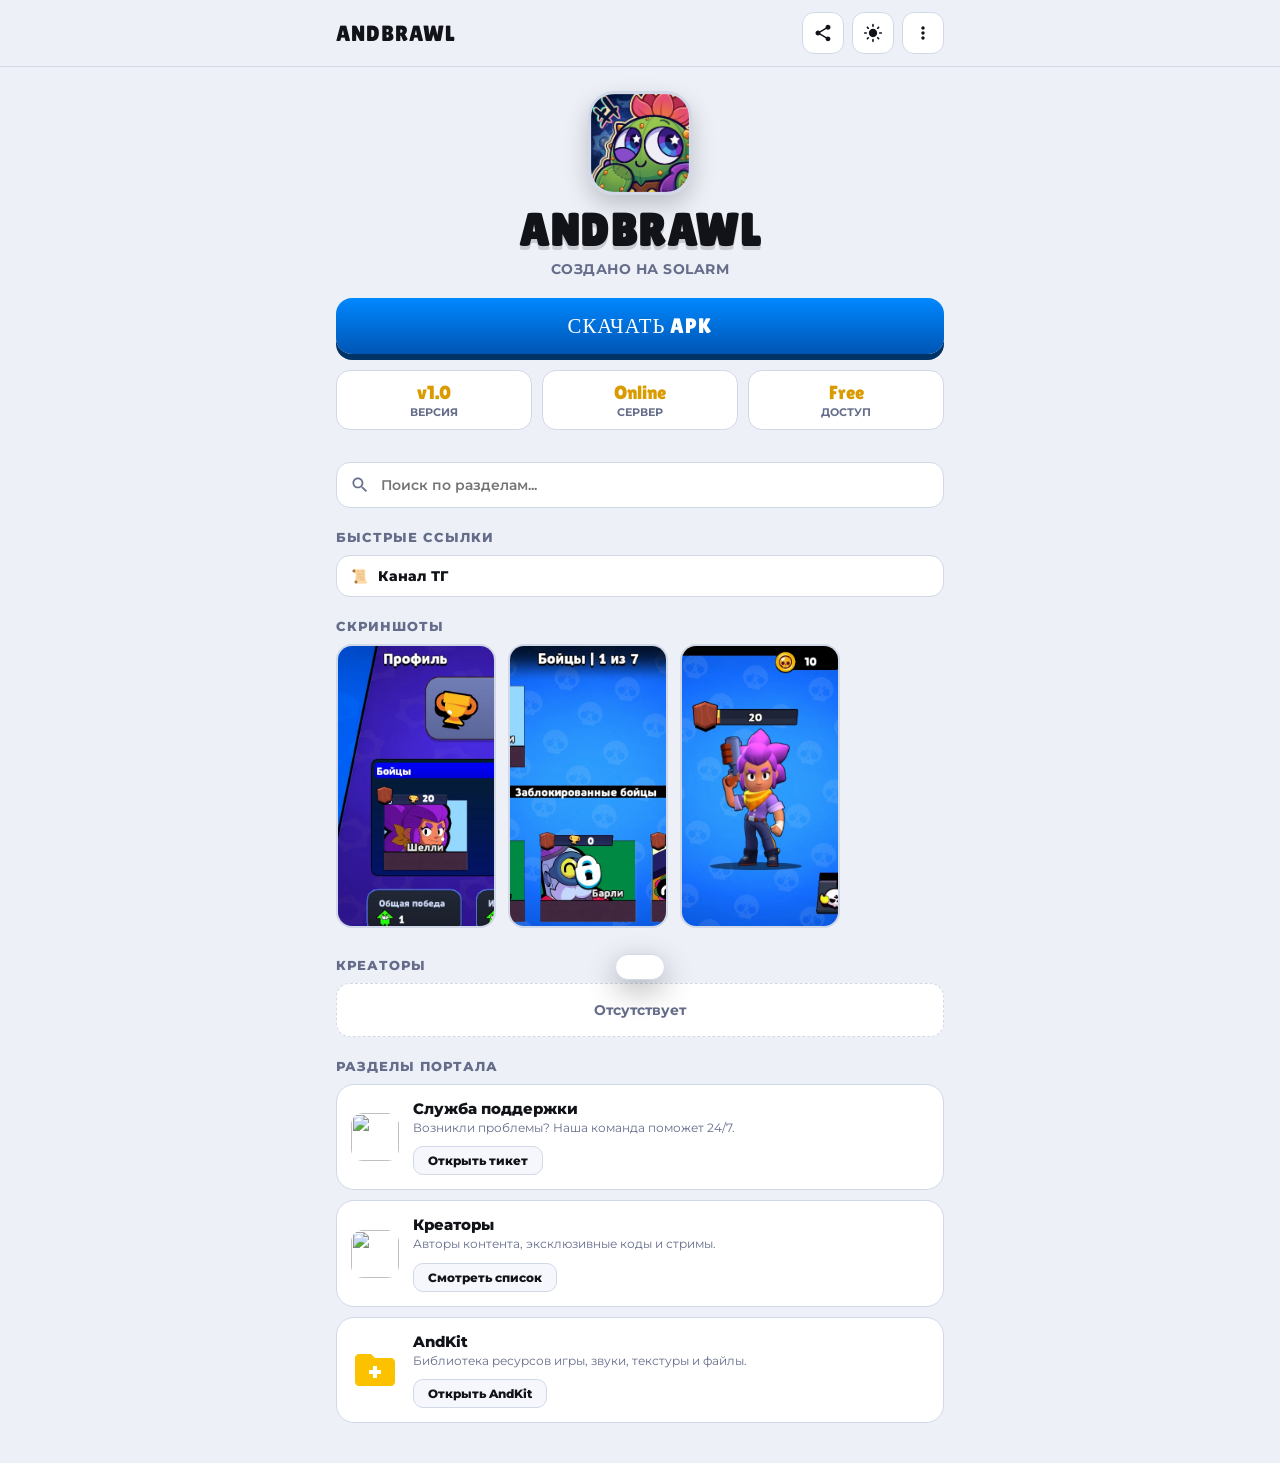
==== commit d1ccc7eb: "Add files via upload" ====
--- a/index.html
+++ b/index.html
@@ -1003,36 +1003,23 @@
             return card;
         }
 
-        async function loadScreenshotsAuto() {
+        function loadScreenshotsAuto(screenshots) {
             const container = document.getElementById('screenshots-container');
             container.innerHTML = '';
             
-            const extensions = ['png', 'jpg', 'jpeg', 'webp'];
-            let loadedCount = 0;
-
-            for (let i = 1; i <= 15; i++) {
-                let found = false;
-                for (const ext of extensions) {
-                    const src = `Screen/screen${i}.${ext}`;
-                    const resData = await checkResourceExists(src);
-                    if (resData && resData.exists) {
-                        const img = document.createElement('img');
-                        img.className = 'screenshot-img';
-                        img.src = src;
-                        img.loading = "lazy";
-                        img.onclick = () => openModal(src);
-                        container.appendChild(img);
-                        loadedCount++;
-                        found = true;
-                        break;
-                    }
-                }
-                if (!found && i > 3 && loadedCount === 0) break;
-            }
-
-            if (loadedCount === 0) {
+            if (!screenshots || !Array.isArray(screenshots) || screenshots.length === 0) {
                 container.innerHTML = `<div class="empty-state">Скриншоты отсутствуют</div>`;
-            }
+                return;
+            }
+
+            screenshots.forEach(src => {
+                const img = document.createElement('img');
+                img.className = 'screenshot-img';
+                img.src = src;
+                img.loading = "lazy";
+                img.onclick = () => openModal(src);
+                container.appendChild(img);
+            });
         }
 
         function formatBytes(bytes) {
@@ -1280,7 +1267,7 @@
                 creatorsContainer.innerHTML = `<div class="empty-state">Отсутствует</div>`;
             }
 
-            loadScreenshotsAuto();
+            loadScreenshotsAuto(data.screenshots);
         }
 
         initTheme();
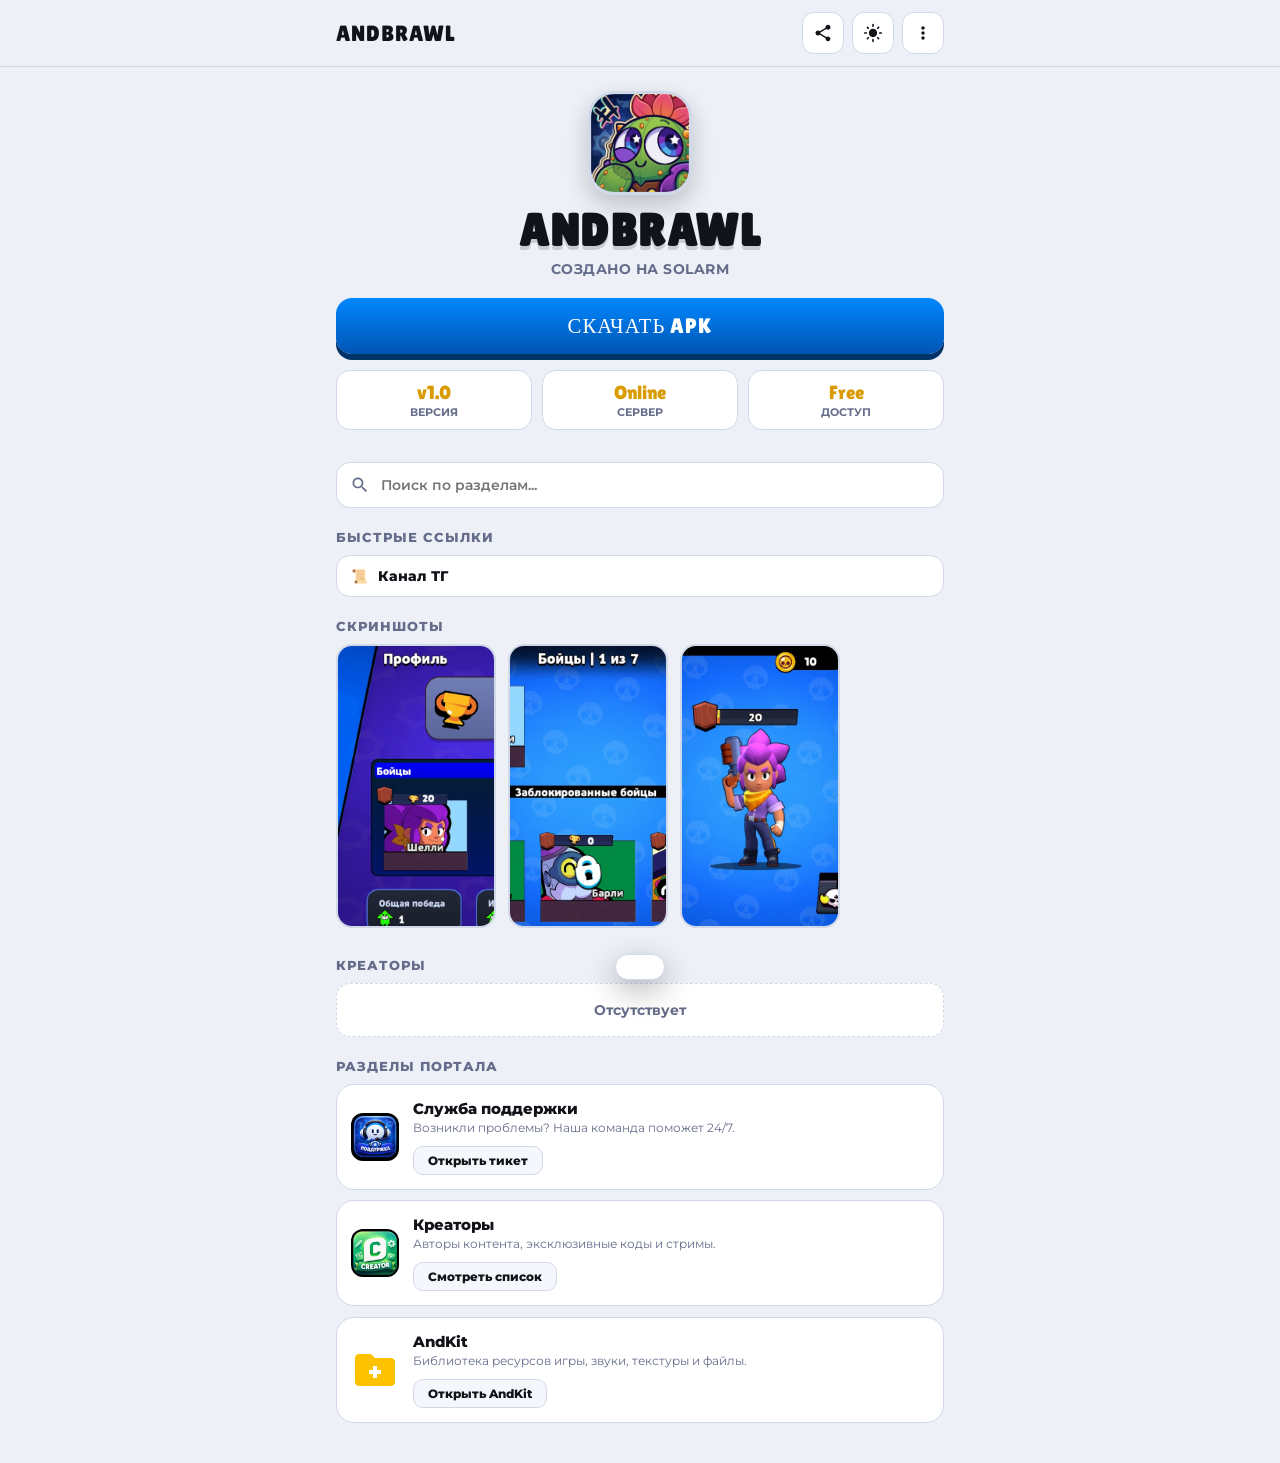
==== commit 79d07335: "Add files via upload" ====
--- a/index.html
+++ b/index.html
@@ -209,6 +209,7 @@
             object-fit: cover;
             border: 3px solid var(--border-color);
             box-shadow: 0 10px 25px rgba(0,0,0,0.2);
+            content-visibility: auto;
         }
 
         .title {
@@ -454,6 +455,8 @@
             align-items: center;
             gap: 14px;
             transition: background var(--transition), border-color var(--transition);
+            content-visibility: auto;
+            contain-intrinsic-size: 80px;
         }
 
         .card-icon {
@@ -526,6 +529,8 @@
             text-align: center;
             position: relative;
             transition: background var(--transition), transform 0.1s;
+            content-visibility: auto;
+            contain-intrinsic-size: 210px;
         }
 
         .resource-card:hover {
@@ -547,10 +552,17 @@
             position: relative;
         }
 
-        .resource-preview img {
+        .resource-preview img, .resource-preview video {
             max-width: 100%;
             max-height: 100%;
             object-fit: contain;
+            opacity: 0;
+            transition: opacity 0.3s ease-in-out;
+            will-change: opacity;
+        }
+
+        .resource-preview img.loaded, .resource-preview video.loaded {
+            opacity: 1;
         }
 
         .folder-badge {
@@ -564,6 +576,7 @@
             font-size: 0.65rem;
             color: var(--accent-yellow);
             font-weight: 800;
+            z-index: 2;
         }
 
         .resource-name {
@@ -688,12 +701,17 @@
             visibility: visible;
         }
 
-        .modal-img {
+        .modal-img, .modal-video {
             max-width: 100%;
             max-height: 90vh;
             border-radius: 16px;
             object-fit: contain;
             box-shadow: 0 10px 40px rgba(0,0,0,0.5);
+            display: none;
+        }
+
+        .modal-img.active, .modal-video.active {
+            display: block;
         }
 
         .modal-close {
@@ -711,6 +729,7 @@
             display: flex;
             align-items: center;
             justify-content: center;
+            z-index: 1010;
         }
 
         .toast {
@@ -855,6 +874,7 @@
             <div class="filter-tags">
                 <button class="tag-btn active" onclick="setAndKitFilter('all', this)">Все</button>
                 <button class="tag-btn" onclick="setAndKitFilter('image', this)">Картинки</button>
+                <button class="tag-btn" onclick="setAndKitFilter('video', this)">Видео</button>
                 <button class="tag-btn" onclick="setAndKitFilter('audio', this)">Звуки</button>
             </div>
 
@@ -870,6 +890,7 @@
     <div class="modal" id="modal" onclick="closeModal()">
         <button class="modal-close" aria-label="Закрыть" onclick="closeModal()">&times;</button>
         <img class="modal-img" id="modal-img" src="" alt="Preview">
+        <video class="modal-video" id="modal-video" controls playsinline></video>
     </div>
 
     <button class="scroll-top-btn" id="scroll-top-btn" onclick="scrollToTop()" aria-label="Наверх">
@@ -888,6 +909,7 @@
         let currentAndkitFilter = 'all';
         let activeAudio = null;
         let loadedResourcePaths = [];
+        let searchTimeout = null;
 
         function initTheme() {
             const theme = localStorage.getItem('theme') || (window.matchMedia('(prefers-color-scheme: light)').matches ? 'light' : 'dark');
@@ -955,36 +977,56 @@
             } else {
                 btn.classList.remove('visible');
             }
-        });
+        }, { passive: true });
 
         function scrollToTop() {
             window.scrollTo({ top: 0, behavior: 'smooth' });
         }
 
-        function openModal(src) {
-            document.getElementById('modal-img').src = src;
+        function openModal(src, type = 'image') {
+            const modalImg = document.getElementById('modal-img');
+            const modalVideo = document.getElementById('modal-video');
+            modalImg.classList.remove('active');
+            modalVideo.classList.remove('active');
+            modalVideo.pause();
+
+            if (type === 'video') {
+                modalVideo.src = src;
+                modalVideo.classList.add('active');
+                modalVideo.play();
+            } else {
+                modalImg.src = src;
+                modalImg.classList.add('active');
+            }
             document.getElementById('modal').classList.add('active');
         }
 
         function closeModal() {
+            const modalVideo = document.getElementById('modal-video');
+            modalVideo.pause();
+            modalVideo.src = '';
             document.getElementById('modal').classList.remove('active');
         }
 
         function filterHub() {
-            const query = document.getElementById('search-input').value.toLowerCase();
-            const hubContainer = document.getElementById('hub-container');
-            hubContainer.innerHTML = '';
-            
-            const filtered = globalHubItems.filter(item => 
-                item.title.toLowerCase().includes(query) || 
-                (item.description && item.description.toLowerCase().includes(query))
-            );
-
-            if (filtered.length > 0) {
-                filtered.forEach(item => hubContainer.appendChild(createCard(item)));
-            } else {
-                hubContainer.innerHTML = `<div class="empty-state">Ничего не найдено</div>`;
-            }
+            clearTimeout(searchTimeout);
+            searchTimeout = setTimeout(() => {
+                const query = document.getElementById('search-input').value.toLowerCase();
+                const hubContainer = document.getElementById('hub-container');
+                
+                const filtered = globalHubItems.filter(item => 
+                    item.title.toLowerCase().includes(query) || 
+                    (item.description && item.description.toLowerCase().includes(query))
+                );
+
+                if (filtered.length > 0) {
+                    const fragment = document.createDocumentFragment();
+                    filtered.forEach(item => fragment.appendChild(createCard(item)));
+                    hubContainer.replaceChildren(fragment);
+                } else {
+                    hubContainer.innerHTML = `<div class="empty-state">Ничего не найдено</div>`;
+                }
+            }, 100);
         }
 
         function createCard(item) {
@@ -1005,21 +1047,22 @@
 
         function loadScreenshotsAuto(screenshots) {
             const container = document.getElementById('screenshots-container');
-            container.innerHTML = '';
             
             if (!screenshots || !Array.isArray(screenshots) || screenshots.length === 0) {
                 container.innerHTML = `<div class="empty-state">Скриншоты отсутствуют</div>`;
                 return;
             }
 
+            const fragment = document.createDocumentFragment();
             screenshots.forEach(src => {
                 const img = document.createElement('img');
                 img.className = 'screenshot-img';
                 img.src = src;
                 img.loading = "lazy";
-                img.onclick = () => openModal(src);
-                container.appendChild(img);
+                img.onclick = () => openModal(src, 'image');
+                fragment.appendChild(img);
             });
+            container.replaceChildren(fragment);
         }
 
         function formatBytes(bytes) {
@@ -1030,49 +1073,52 @@
             return parseFloat((bytes / Math.pow(k, i)).toFixed(1)) + ' ' + sizes[i];
         }
 
-        function checkResourceExists(url) {
-            return new Promise((resolve) => {
-                fetch(url, { method: 'HEAD' })
-                    .then(res => {
-                        if (res.ok) {
-                            const size = res.headers.get('content-length');
-                            resolve({ exists: true, size: size ? parseInt(size) : 0 });
-                        } else resolve(false);
-                    })
-                    .catch(() => resolve(false));
-            });
-        }
-
-        async function parseAndKitResources() {
+        function parseAndKitResources() {
             const container = document.getElementById('andkit-container');
             container.innerHTML = `<div class="empty-state">Загрузка файлов...</div>`;
             andkitResources = [];
 
             const imageExts = ['png', 'jpg', 'jpeg', 'webp', 'svg', 'gif'];
+            const videoExts = ['mp4', 'webm', 'ogg', 'mov'];
             const audioExts = ['mp3', 'ogg', 'wav', 'm4a'];
 
-            for (const path of loadedResourcePaths) {
-                const resData = await checkResourceExists(path);
-                if (resData && resData.exists) {
-                    const cleanPath = path.replace(/^Resource\//, '');
-                    const parts = cleanPath.split('/');
-                    const fileName = parts.pop();
-                    const folder = parts.join('/');
-                    const ext = fileName.split('.').pop().toLowerCase();
-                    const type = imageExts.includes(ext) ? 'image' : (audioExts.includes(ext) ? 'audio' : 'other');
-
-                    andkitResources.push({
-                        name: fileName,
-                        folder: folder ? folder : '',
-                        path: path,
-                        size: resData.size,
-                        type: type,
-                        ext: ext
-                    });
-                }
-            }
-
+            const imagePromises = loadedResourcePaths.map(path => {
+                const cleanPath = path.replace(/^Resource\//, '');
+                const parts = cleanPath.split('/');
+                const fileName = parts.pop();
+                const folder = parts.join('/');
+                const ext = fileName.split('.').pop().toLowerCase();
+                
+                let type = 'other';
+                if (imageExts.includes(ext)) type = 'image';
+                else if (videoExts.includes(ext)) type = 'video';
+                else if (audioExts.includes(ext)) type = 'audio';
+
+                return {
+                    name: fileName,
+                    folder: folder || '',
+                    path: path,
+                    size: 0,
+                    type: type,
+                    ext: ext
+                };
+            });
+
+            andkitResources = imagePromises;
             renderAndKit();
+
+            loadedResourcePaths.forEach((path, index) => {
+                fetch(path, { method: 'HEAD' }).then(res => {
+                    if (res.ok) {
+                        const size = res.headers.get('content-length');
+                        if (size && andkitResources[index]) {
+                            andkitResources[index].size = parseInt(size);
+                            const sizeElem = document.getElementById(`res-size-${index}`);
+                            if (sizeElem) sizeElem.innerText = formatBytes(andkitResources[index].size);
+                        }
+                    }
+                }).catch(() => {});
+            });
         }
 
         function setAndKitFilter(filter, btn) {
@@ -1083,7 +1129,10 @@
         }
 
         function filterAndKit() {
-            renderAndKit();
+            clearTimeout(searchTimeout);
+            searchTimeout = setTimeout(() => {
+                renderAndKit();
+            }, 100);
         }
 
         function toggleAudio(src, btn) {
@@ -1117,7 +1166,6 @@
         function renderAndKit() {
             const container = document.getElementById('andkit-container');
             const searchVal = document.getElementById('andkit-search').value.toLowerCase();
-            container.innerHTML = '';
 
             const filtered = andkitResources.filter(res => {
                 const matchesSearch = res.name.toLowerCase().includes(searchVal) || res.folder.toLowerCase().includes(searchVal);
@@ -1132,13 +1180,17 @@
                 return;
             }
 
-            filtered.forEach(res => {
+            const fragment = document.createDocumentFragment();
+
+            filtered.forEach((res, idx) => {
                 const card = document.createElement('div');
                 card.className = 'resource-card';
 
                 let previewContent = '';
                 if (res.type === 'image') {
-                    previewContent = `<img src="${res.path}" alt="${res.name}" loading="lazy" onclick="openModal('${res.path}')">`;
+                    previewContent = `<img src="${res.path}" alt="${res.name}" loading="lazy" onload="this.classList.add('loaded')" onclick="openModal('${res.path}', 'image')">`;
+                } else if (res.type === 'video') {
+                    previewContent = `<video src="${res.path}" preload="metadata" muted playsinline oncanplay="this.classList.add('loaded')" onclick="openModal('${res.path}', 'video')"></video>`;
                 } else if (res.type === 'audio') {
                     previewContent = `
                         <div class="audio-player-wrapper">
@@ -1159,7 +1211,7 @@
                         ${previewContent}
                     </div>
                     <div class="resource-name" title="${res.name}">${res.name}</div>
-                    <div class="resource-meta">${formatBytes(res.size)}</div>
+                    <div class="resource-meta" id="res-size-${idx}">${formatBytes(res.size)}</div>
                     <div class="resource-actions">
                         <a class="res-btn" href="${res.path}" download="${res.name}">
                             <svg width="14" height="14" viewBox="0 0 24 24" fill="currentColor"><path d="M19 9h-4V3H9v6H5l7 7 7-7zM5 18v2h14v-2H5z"/></svg>
@@ -1167,8 +1219,10 @@
                         </a>
                     </div>
                 `;
-                container.appendChild(card);
+                fragment.appendChild(card);
             });
+
+            container.replaceChildren(fragment);
         }
 
         function renderData(data) {
@@ -1189,8 +1243,6 @@
 
             const dropdown = document.getElementById('dropdown');
             const hubContainer = document.getElementById('hub-container');
-            dropdown.innerHTML = '';
-            hubContainer.innerHTML = '';
 
             let items = [];
             if (data.menu_options && data.menu_options.items) {
@@ -1210,6 +1262,9 @@
             }
 
             globalHubItems = items;
+
+            const dropdownFrag = document.createDocumentFragment();
+            const hubFrag = document.createDocumentFragment();
 
             items.forEach(item => {
                 const isInternal = item.link && item.link.startsWith('#page-');
@@ -1227,27 +1282,31 @@
                 } else {
                     link.innerHTML = `<span class="icon">${item.icon}</span> <span>${item.title}</span>`;
                 }
-                dropdown.appendChild(link);
-                hubContainer.appendChild(createCard(item));
+                dropdownFrag.appendChild(link);
+                hubFrag.appendChild(createCard(item));
             });
 
+            dropdown.replaceChildren(dropdownFrag);
+            hubContainer.replaceChildren(hubFrag);
+
             const quickContainer = document.getElementById('quick-links-container');
-            quickContainer.innerHTML = '';
             if (data.quick_links && data.quick_links.length > 0) {
+                const quickFrag = document.createDocumentFragment();
                 data.quick_links.forEach(q => {
                     const btn = document.createElement('a');
                     btn.className = 'quick-btn';
                     btn.href = q.link;
                     btn.innerHTML = `<span>${q.icon}</span> <span>${q.title}</span>`;
-                    quickContainer.appendChild(btn);
+                    quickFrag.appendChild(btn);
                 });
+                quickContainer.replaceChildren(quickFrag);
             } else {
                 quickContainer.innerHTML = `<div class="empty-state">Отсутствует</div>`;
             }
 
             const creatorsContainer = document.getElementById('creators-container');
-            creatorsContainer.innerHTML = '';
             if (data.creators && data.creators.length > 0) {
+                const creatorsFrag = document.createDocumentFragment();
                 data.creators.forEach(c => {
                     const card = document.createElement('a');
                     card.className = 'creator-card';
@@ -1261,8 +1320,9 @@
                             <div class="creator-tag">${c.tag}</div>
                         </div>
                     `;
-                    creatorsContainer.appendChild(card);
+                    creatorsFrag.appendChild(card);
                 });
+                creatorsContainer.replaceChildren(creatorsFrag);
             } else {
                 creatorsContainer.innerHTML = `<div class="empty-state">Отсутствует</div>`;
             }
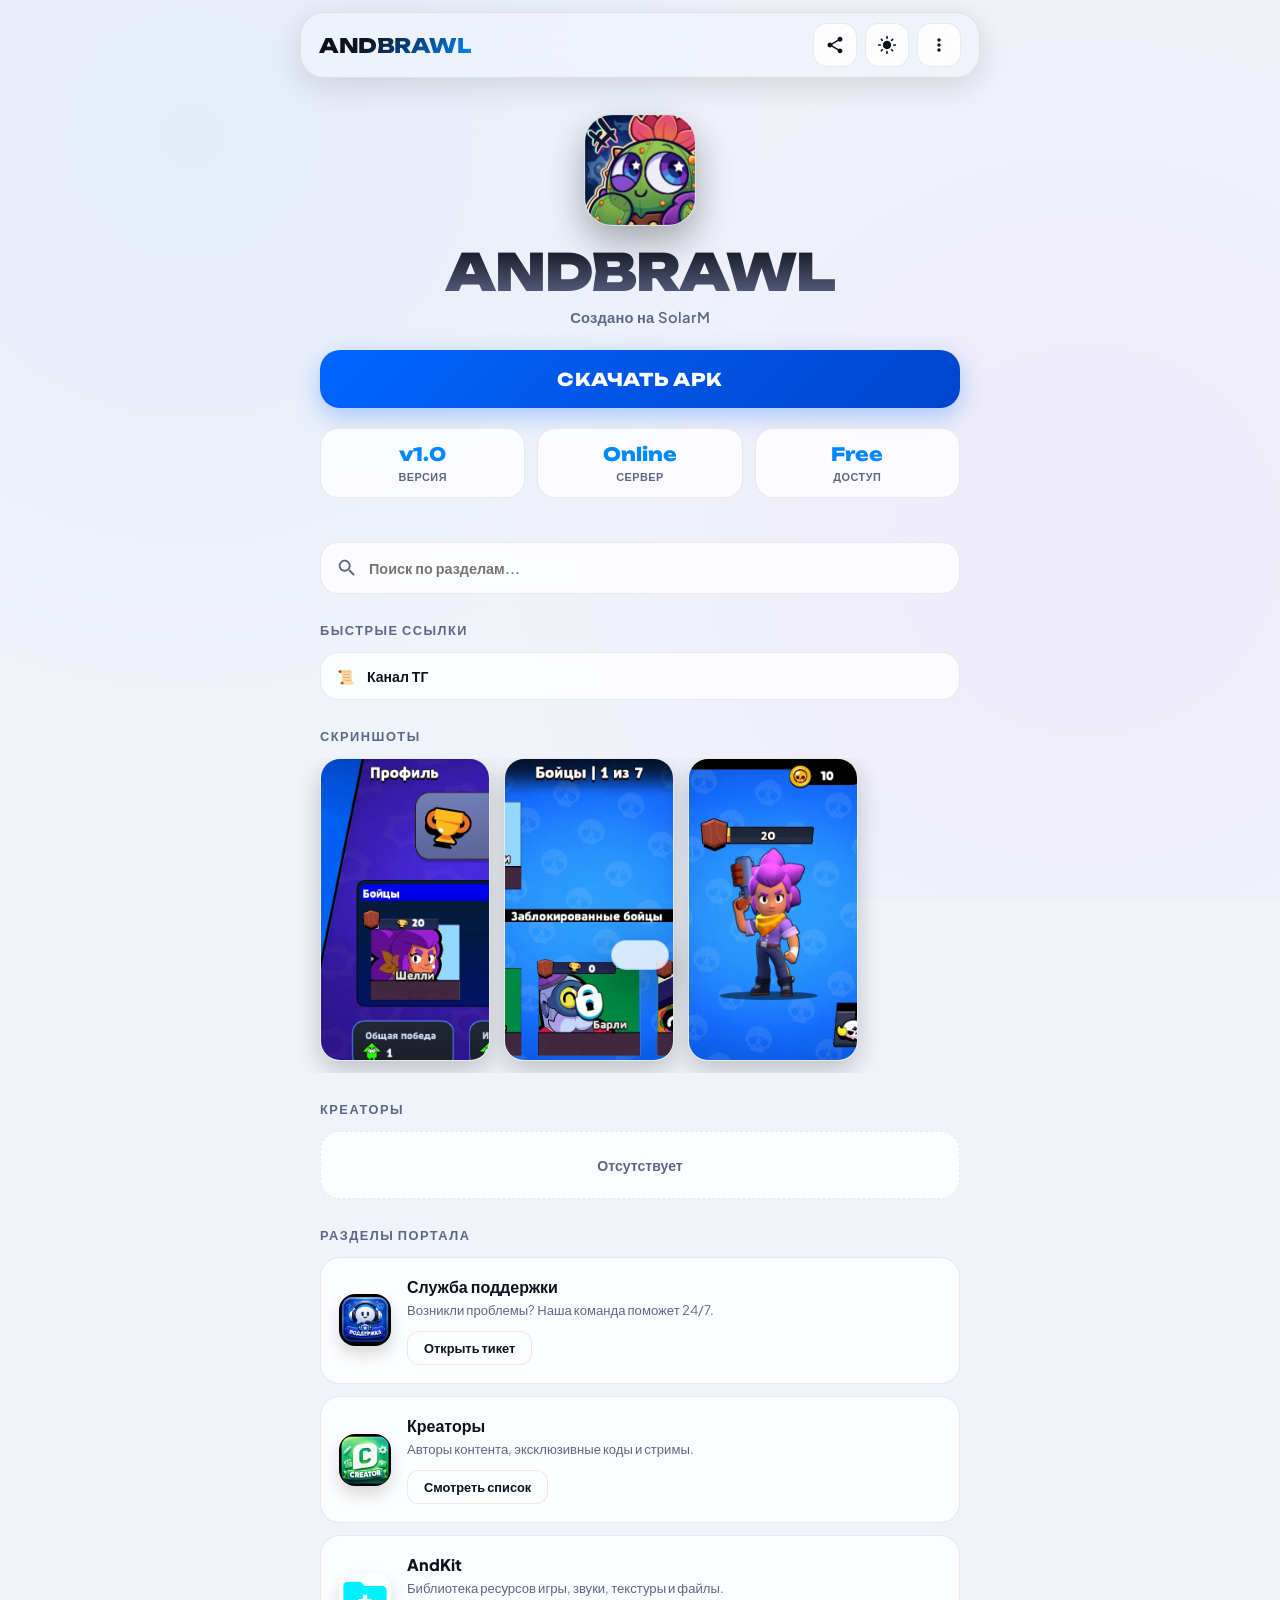
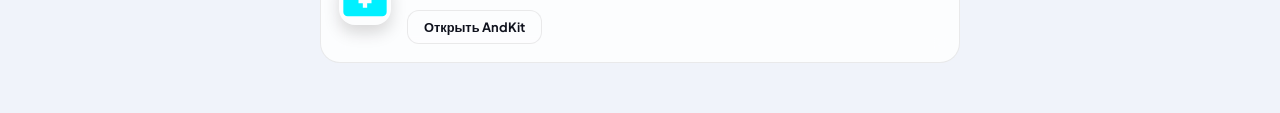
==== commit 81e276f7: "Upload index.html via Python script" ====
--- a/index.html
+++ b/index.html
@@ -1,1340 +1,812 @@
 <!DOCTYPE html>
 <html lang="ru">
 <head>
-    <meta charset="UTF-8">
-    <meta name="viewport" content="width=device-width, initial-scale=1.0, maximum-scale=5.0">
-    <title>Andbrawl — AndKit</title>
-    <meta name="description" content="Официальный портал Andbrawl и библиотека ресурсов AndKit">
-    <meta property="og:title" content="Andbrawl — AndKit">
-    <meta property="og:type" content="website">
-    <meta name="theme-color" content="#0d0e15">
-    <link href="https://fonts.googleapis.com/css2?family=Lilita+One&family=Montserrat:wght@600;700;800;900&display=swap" rel="stylesheet">
-    <style>
-        :root {
-            --bg-main: #0d0e15;
-            --bg-card: #161822;
-            --bg-card-hover: #1e212f;
-            --border-color: #26293b;
-            --text-primary: #ffffff;
-            --text-secondary: #8b92b0;
-            --btn-download-bg: linear-gradient(180deg, #00d2ff 0%, #0088ff 100%);
-            --btn-download-shadow: 0 6px 0 #0055b3;
-            --accent-yellow: #fcc200;
-            --accent-red: #ff3355;
-            --accent-green: #2ecc71;
-            --header-bg: rgba(13, 14, 21, 0.9);
-            --modal-bg: rgba(5, 6, 10, 0.95);
-            --transition: 0.25s cubic-bezier(0.4, 0, 0.2, 1);
-        }
-
-        [data-theme="light"] {
-            --bg-main: #edf0f7;
-            --bg-card: #ffffff;
-            --bg-card-hover: #f5f7fc;
-            --border-color: #d1d8e8;
-            --text-primary: #111319;
-            --text-secondary: #656d8a;
-            --btn-download-bg: linear-gradient(180deg, #0088ff 0%, #0055b3 100%);
-            --btn-download-shadow: 0 6px 0 #003366;
-            --accent-yellow: #d99b00;
-            --accent-red: #e61e43;
-            --header-bg: rgba(237, 240, 247, 0.9);
-            --modal-bg: rgba(237, 240, 247, 0.95);
-        }
-
-        * {
-            margin: 0;
-            padding: 0;
-            box-sizing: border-box;
-            font-family: 'Montserrat', sans-serif;
-            -webkit-tap-highlight-color: transparent;
-        }
-
-        body {
-            background-color: var(--bg-main);
-            color: var(--text-primary);
-            min-height: 100vh;
-            display: flex;
-            flex-direction: column;
-            align-items: center;
-            transition: background-color var(--transition), color var(--transition);
-            overflow-x: hidden;
-            padding-bottom: 40px;
-        }
-
-        .wrapper {
-            width: 100%;
-            max-width: 640px;
-            padding: 0 16px;
-        }
-
-        header {
-            position: sticky;
-            top: 0;
-            z-index: 90;
-            width: 100%;
-            background: var(--header-bg);
-            backdrop-filter: blur(12px);
-            border-bottom: 1px solid var(--border-color);
-            display: flex;
-            justify-content: center;
-            transition: background var(--transition), border-color var(--transition);
-        }
-
-        .header-inner {
-            width: 100%;
-            max-width: 640px;
-            padding: 12px 16px;
-            display: flex;
-            justify-content: space-between;
-            align-items: center;
-        }
-
-        .brand-logo {
-            font-family: 'Lilita One', cursive;
-            font-size: 1.4rem;
-            letter-spacing: 1px;
-            color: var(--text-primary);
-            text-transform: uppercase;
-            text-decoration: none;
-            cursor: pointer;
-        }
-
-        .top-controls {
-            display: flex;
-            gap: 8px;
-            position: relative;
-        }
-
-        .control-btn {
-            background: var(--bg-card);
-            border: 1px solid var(--border-color);
-            width: 42px;
-            height: 42px;
-            border-radius: 12px;
-            cursor: pointer;
-            display: flex;
-            align-items: center;
-            justify-content: center;
-            color: var(--text-primary);
-            transition: background var(--transition), border-color var(--transition), transform 0.1s;
-        }
-
-        .control-btn:active {
-            transform: scale(0.92);
-        }
-
-        .control-btn svg {
-            width: 20px;
-            height: 20px;
-            fill: currentColor;
-        }
-
-        .dropdown-menu {
-            position: absolute;
-            top: 52px;
-            right: 0;
-            background: var(--bg-card);
-            border: 1px solid var(--border-color);
-            border-radius: 16px;
-            padding: 8px;
-            width: 240px;
-            display: flex;
-            flex-direction: column;
-            gap: 4px;
-            z-index: 100;
-            box-shadow: 0 12px 32px rgba(0, 0, 0, 0.25);
-            opacity: 0;
-            visibility: hidden;
-            transform: translateY(-8px);
-            transition: all var(--transition);
-        }
-
-        .dropdown-menu.active {
-            opacity: 1;
-            visibility: visible;
-            transform: translateY(0);
-        }
-
-        .menu-item {
-            display: flex;
-            align-items: center;
-            gap: 12px;
-            padding: 10px 12px;
-            border-radius: 10px;
-            text-decoration: none;
-            color: var(--text-primary);
-            font-size: 0.85rem;
-            font-weight: 700;
-            cursor: pointer;
-            transition: background var(--transition);
-        }
-
-        .menu-item:hover {
-            background: var(--bg-card-hover);
-        }
-
-        .menu-item img, .menu-item span.icon {
-            width: 24px;
-            height: 24px;
-            border-radius: 6px;
-            object-fit: cover;
-            display: flex;
-            align-items: center;
-            justify-content: center;
-        }
-
-        .page {
-            display: none;
-            width: 100%;
-        }
-
-        .page.active {
-            display: block;
-        }
-
-        .hero {
-            display: flex;
-            flex-direction: column;
-            align-items: center;
-            text-align: center;
-            padding: 24px 0 16px;
-        }
-
-        .app-icon {
-            width: 104px;
-            height: 104px;
-            border-radius: 26px;
-            margin-bottom: 14px;
-            object-fit: cover;
-            border: 3px solid var(--border-color);
-            box-shadow: 0 10px 25px rgba(0,0,0,0.2);
-            content-visibility: auto;
-        }
-
-        .title {
-            font-family: 'Lilita One', cursive;
-            font-size: clamp(2rem, 8vw, 2.8rem);
-            letter-spacing: 1.5px;
-            line-height: 1;
-            color: var(--text-primary);
-            text-transform: uppercase;
-            text-shadow: 0 4px 0 rgba(0,0,0,0.15);
-        }
-
-        .subtitle {
-            color: var(--text-secondary);
-            font-size: clamp(0.75rem, 3vw, 0.9rem);
-            font-weight: 700;
-            margin-top: 6px;
-            margin-bottom: 20px;
-            text-transform: uppercase;
-            letter-spacing: 0.5px;
-        }
-
-        .download-btn {
-            display: flex;
-            align-items: center;
-            justify-content: center;
-            width: 100%;
-            padding: 16px 24px;
-            border-radius: 16px;
-            background: var(--btn-download-bg);
-            box-shadow: var(--btn-download-shadow);
-            color: #ffffff;
-            font-family: 'Lilita One', cursive;
-            font-size: clamp(1.1rem, 4vw, 1.3rem);
-            letter-spacing: 1px;
-            text-decoration: none;
-            text-transform: uppercase;
-            transition: transform 0.1s, box-shadow 0.1s;
-        }
-
-        .download-btn:active {
-            transform: translateY(4px);
-            box-shadow: 0 2px 0 #003366;
-        }
-
-        .stats-grid {
-            display: grid;
-            grid-template-columns: repeat(3, 1fr);
-            gap: 10px;
-            margin-top: 16px;
-            width: 100%;
-        }
-
-        .stat-card {
-            background: var(--bg-card);
-            border: 1px solid var(--border-color);
-            border-radius: 14px;
-            padding: 10px;
-            text-align: center;
-        }
-
-        .stat-val {
-            font-family: 'Lilita One', cursive;
-            font-size: 1.2rem;
-            color: var(--accent-yellow);
-        }
-
-        .stat-lbl {
-            font-size: 0.7rem;
-            color: var(--text-secondary);
-            font-weight: 700;
-            text-transform: uppercase;
-            margin-top: 2px;
-        }
-
-        .search-box {
-            margin-top: 16px;
-            width: 100%;
-            position: relative;
-        }
-
-        .search-input {
-            width: 100%;
-            padding: 14px 16px 14px 44px;
-            background: var(--bg-card);
-            border: 1px solid var(--border-color);
-            border-radius: 14px;
-            color: var(--text-primary);
-            font-size: 0.85rem;
-            font-weight: 600;
-            outline: none;
-            transition: border-color var(--transition);
-        }
-
-        .search-input:focus {
-            border-color: #0088ff;
-        }
-
-        .search-icon {
-            position: absolute;
-            left: 14px;
-            top: 50%;
-            transform: translateY(-50%);
-            width: 20px;
-            height: 20px;
-            fill: var(--text-secondary);
-            pointer-events: none;
-        }
-
-        .section-header {
-            font-size: 0.8rem;
-            font-weight: 800;
-            color: var(--text-secondary);
-            text-transform: uppercase;
-            letter-spacing: 1px;
-            margin: 22px 0 10px;
-            display: flex;
-            justify-content: space-between;
-            align-items: center;
-        }
-
-        .quick-grid {
-            display: grid;
-            grid-template-columns: repeat(auto-fit, minmax(130px, 1fr));
-            gap: 10px;
-        }
-
-        .quick-btn {
-            background: var(--bg-card);
-            border: 1px solid var(--border-color);
-            border-radius: 14px;
-            padding: 12px 14px;
-            display: flex;
-            align-items: center;
-            gap: 10px;
-            text-decoration: none;
-            color: var(--text-primary);
-            font-size: 0.85rem;
-            font-weight: 800;
-            transition: background var(--transition), border-color var(--transition);
-        }
-
-        .quick-btn:hover {
-            background: var(--bg-card-hover);
-        }
-
-        .screenshots-slider {
-            display: flex;
-            gap: 12px;
-            overflow-x: auto;
-            padding-bottom: 8px;
-            margin: 0 -16px;
-            padding-left: 16px;
-            padding-right: 16px;
-            scroll-snap-type: x mandatory;
-            -webkit-overflow-scrolling: touch;
-        }
-
-        .screenshots-slider::-webkit-scrollbar {
-            display: none;
-        }
-
-        .screenshot-img {
-            width: min(160px, 45vw);
-            aspect-ratio: 9 / 16;
-            object-fit: cover;
-            border-radius: 16px;
-            border: 2px solid var(--border-color);
-            flex-shrink: 0;
-            cursor: pointer;
-            scroll-snap-align: start;
-            transition: transform 0.15s ease, border-color var(--transition);
-            background: var(--bg-card);
-        }
-
-        .screenshot-img:active {
-            transform: scale(0.96);
-        }
-
-        .creators-grid {
-            display: grid;
-            grid-template-columns: repeat(auto-fit, minmax(140px, 1fr));
-            gap: 10px;
-        }
-
-        .creator-card {
-            background: var(--bg-card);
-            border: 1px solid var(--border-color);
-            border-radius: 16px;
-            padding: 12px;
-            display: flex;
-            align-items: center;
-            gap: 12px;
-            text-decoration: none;
-            color: var(--text-primary);
-            transition: background var(--transition), border-color var(--transition);
-        }
-
-        .creator-card:hover {
-            background: var(--bg-card-hover);
-        }
-
-        .creator-avatar {
-            width: 42px;
-            height: 42px;
-            border-radius: 50%;
-            object-fit: cover;
-            border: 2px solid var(--accent-yellow);
-            flex-shrink: 0;
-        }
-
-        .creator-info {
-            overflow: hidden;
-        }
-
-        .creator-name {
-            font-size: 0.85rem;
-            font-weight: 800;
-            white-space: nowrap;
-            overflow: hidden;
-            text-overflow: ellipsis;
-        }
-
-        .creator-tag {
-            font-size: 0.75rem;
-            color: var(--accent-yellow);
-            font-weight: 800;
-            margin-top: 2px;
-        }
-
-        .hub-list {
-            display: flex;
-            flex-direction: column;
-            gap: 10px;
-        }
-
-        .card {
-            background: var(--bg-card);
-            border: 1px solid var(--border-color);
-            border-radius: 18px;
-            padding: 14px;
-            display: flex;
-            align-items: center;
-            gap: 14px;
-            transition: background var(--transition), border-color var(--transition);
-            content-visibility: auto;
-            contain-intrinsic-size: 80px;
-        }
-
-        .card-icon {
-            width: 48px;
-            height: 48px;
-            border-radius: 12px;
-            object-fit: cover;
-            flex-shrink: 0;
-        }
-
-        .card-content {
-            flex-grow: 1;
-            min-width: 0;
-        }
-
-        .card-title {
-            font-size: 0.95rem;
-            font-weight: 800;
-            margin-bottom: 2px;
-        }
-
-        .card-desc {
-            font-size: 0.78rem;
-            color: var(--text-secondary);
-            line-height: 1.3;
-            margin-bottom: 10px;
-        }
-
-        .card-btn {
-            display: inline-block;
-            padding: 6px 14px;
-            border-radius: 10px;
-            background: var(--bg-card-hover);
-            border: 1px solid var(--border-color);
-            color: var(--text-primary);
-            font-size: 0.78rem;
-            font-weight: 800;
-            text-decoration: none;
-            cursor: pointer;
-            transition: background var(--transition);
-        }
-
-        .empty-state {
-            width: 100%;
-            text-align: center;
-            padding: 18px;
-            background: var(--bg-card);
-            border: 1px dashed var(--border-color);
-            border-radius: 14px;
-            color: var(--text-secondary);
-            font-weight: 700;
-            font-size: 0.85rem;
-        }
-
-        .andkit-grid {
-            display: grid;
-            grid-template-columns: repeat(auto-fill, minmax(160px, 1fr));
-            gap: 12px;
-            margin-top: 14px;
-        }
-
-        .resource-card {
-            background: var(--bg-card);
-            border: 1px solid var(--border-color);
-            border-radius: 16px;
-            padding: 12px;
-            display: flex;
-            flex-direction: column;
-            align-items: center;
-            text-align: center;
-            position: relative;
-            transition: background var(--transition), transform 0.1s;
-            content-visibility: auto;
-            contain-intrinsic-size: 210px;
-        }
-
-        .resource-card:hover {
-            background: var(--bg-card-hover);
-        }
-
-        .resource-preview {
-            width: 100%;
-            height: 110px;
-            border-radius: 12px;
-            object-fit: contain;
-            background: rgba(0,0,0,0.15);
-            display: flex;
-            align-items: center;
-            justify-content: center;
-            margin-bottom: 10px;
-            cursor: pointer;
-            overflow: hidden;
-            position: relative;
-        }
-
-        .resource-preview img, .resource-preview video {
-            max-width: 100%;
-            max-height: 100%;
-            object-fit: contain;
-            opacity: 0;
-            transition: opacity 0.3s ease-in-out;
-            will-change: opacity;
-        }
-
-        .resource-preview img.loaded, .resource-preview video.loaded {
-            opacity: 1;
-        }
-
-        .folder-badge {
-            position: absolute;
-            top: 4px;
-            left: 4px;
-            background: var(--bg-card);
-            border: 1px solid var(--border-color);
-            border-radius: 6px;
-            padding: 2px 6px;
-            font-size: 0.65rem;
-            color: var(--accent-yellow);
-            font-weight: 800;
-            z-index: 2;
-        }
-
-        .resource-name {
-            font-size: 0.82rem;
-            font-weight: 800;
-            width: 100%;
-            white-space: nowrap;
-            overflow: hidden;
-            text-overflow: ellipsis;
-        }
-
-        .resource-meta {
-            font-size: 0.72rem;
-            color: var(--text-secondary);
-            font-weight: 700;
-            margin-top: 4px;
-            margin-bottom: 10px;
-        }
-
-        .resource-actions {
-            display: flex;
-            gap: 6px;
-            width: 100%;
-        }
-
-        .res-btn {
-            flex: 1;
-            padding: 8px 0;
-            border-radius: 10px;
-            background: var(--bg-card-hover);
-            border: 1px solid var(--border-color);
-            color: var(--text-primary);
-            font-size: 0.75rem;
-            font-weight: 800;
-            text-decoration: none;
-            cursor: pointer;
-            display: flex;
-            align-items: center;
-            justify-content: center;
-            gap: 4px;
-            transition: background var(--transition);
-        }
-
-        .res-btn:hover {
-            border-color: #0088ff;
-        }
-
-        .audio-player-wrapper {
-            width: 100%;
-            display: flex;
-            flex-direction: column;
-            align-items: center;
-            gap: 6px;
-        }
-
-        .audio-play-btn {
-            width: 50px;
-            height: 50px;
-            border-radius: 50%;
-            background: var(--btn-download-bg);
-            border: none;
-            color: white;
-            display: flex;
-            align-items: center;
-            justify-content: center;
-            cursor: pointer;
-        }
-
-        .audio-play-btn svg {
-            width: 24px;
-            height: 24px;
-            fill: currentColor;
-        }
-
-        .filter-tags {
-            display: flex;
-            gap: 8px;
-            overflow-x: auto;
-            padding-bottom: 4px;
-            margin-top: 10px;
-        }
-
-        .filter-tags::-webkit-scrollbar {
-            display: none;
-        }
-
-        .tag-btn {
-            padding: 6px 14px;
-            border-radius: 20px;
-            background: var(--bg-card);
-            border: 1px solid var(--border-color);
-            color: var(--text-secondary);
-            font-size: 0.75rem;
-            font-weight: 800;
-            cursor: pointer;
-            white-space: nowrap;
-            transition: all var(--transition);
-        }
-
-        .tag-btn.active {
-            background: var(--accent-yellow);
-            color: #000000;
-            border-color: var(--accent-yellow);
-        }
-
-        .modal {
-            position: fixed;
-            inset: 0;
-            background: var(--modal-bg);
-            z-index: 1000;
-            display: flex;
-            justify-content: center;
-            align-items: center;
-            padding: 20px;
-            opacity: 0;
-            visibility: hidden;
-            transition: opacity 0.25s ease, visibility 0.25s ease;
-        }
-
-        .modal.active {
-            opacity: 1;
-            visibility: visible;
-        }
-
-        .modal-img, .modal-video {
-            max-width: 100%;
-            max-height: 90vh;
-            border-radius: 16px;
-            object-fit: contain;
-            box-shadow: 0 10px 40px rgba(0,0,0,0.5);
-            display: none;
-        }
-
-        .modal-img.active, .modal-video.active {
-            display: block;
-        }
-
-        .modal-close {
-            position: absolute;
-            top: 16px;
-            right: 16px;
-            background: var(--bg-card);
-            border: 1px solid var(--border-color);
-            color: var(--text-primary);
-            width: 40px;
-            height: 40px;
-            border-radius: 50%;
-            font-size: 1.2rem;
-            cursor: pointer;
-            display: flex;
-            align-items: center;
-            justify-content: center;
-            z-index: 1010;
-        }
-
-        .toast {
-            position: fixed;
-            bottom: 20px;
-            left: 50%;
-            transform: translateX(-50%) translateY(100px);
-            background: var(--bg-card);
-            border: 1px solid var(--border-color);
-            color: var(--text-primary);
-            padding: 12px 24px;
-            border-radius: 30px;
-            font-size: 0.85rem;
-            font-weight: 700;
-            box-shadow: 0 10px 30px rgba(0,0,0,0.3);
-            z-index: 2000;
-            transition: transform 0.3s cubic-bezier(0.175, 0.885, 0.32, 1.275);
-            pointer-events: none;
-        }
-
-        .toast.show {
-            transform: translateX(-50%) translateY(0);
-        }
-
-        .scroll-top-btn {
-            position: fixed;
-            bottom: 20px;
-            right: 20px;
-            width: 44px;
-            height: 44px;
-            border-radius: 50%;
-            background: var(--bg-card);
-            border: 1px solid var(--border-color);
-            color: var(--text-primary);
-            display: flex;
-            align-items: center;
-            justify-content: center;
-            cursor: pointer;
-            opacity: 0;
-            visibility: hidden;
-            transition: all var(--transition);
-            z-index: 80;
-            box-shadow: 0 4px 12px rgba(0,0,0,0.15);
-        }
-
-        .scroll-top-btn.visible {
-            opacity: 1;
-            visibility: visible;
-        }
-
-        @media (max-width: 360px) {
-            .wrapper { padding: 0 10px; }
-            .screenshots-slider { margin: 0 -10px; padding: 0 10px 8px; }
-            .quick-grid { grid-template-columns: 1fr; }
-            .andkit-grid { grid-template-columns: repeat(auto-fill, minmax(130px, 1fr)); }
-        }
-    </style>
+  <meta charset="UTF-8">
+  <meta name="viewport" content="width=device-width, initial-scale=1.0, maximum-scale=5.0">
+  <title>Andbrawl — AndKit</title>
+  <meta name="description" content="Официальный портал Andbrawl и библиотека ресурсов AndKit">
+  <meta property="og:title" content="Andbrawl — AndKit">
+  <meta property="og:type" content="website">
+  <meta name="theme-color" content="#07080c">
+  <link rel="preconnect" href="https://fonts.googleapis.com">
+  <link rel="preconnect" href="https://fonts.gstatic.com" crossorigin>
+  <link href="https://fonts.googleapis.com/css2?family=Plus+Jakarta+Sans:wght@500;600;700;800&family=Unbounded:wght@700;800;900&display=swap" rel="stylesheet">
+  <style>
+    :root {
+      --bg-main: #07080c;
+      --bg-mesh-1: rgba(0, 210, 255, 0.07);
+      --bg-mesh-2: rgba(120, 0, 255, 0.07);
+      --bg-card: rgba(22, 25, 38, 0.65);
+      --bg-card-hover: rgba(32, 36, 56, 0.85);
+      --border-color: rgba(255, 255, 255, 0.08);
+      --border-glow: rgba(0, 210, 255, 0.3);
+      --text-primary: #f5f7fc;
+      --text-secondary: #8e96b7;
+      --btn-download-bg: linear-gradient(135deg, #00d2ff 0%, #0066ff 100%);
+      --btn-download-shadow: 0 8px 25px rgba(0, 136, 255, 0.4);
+      --accent-yellow: #ffc800;
+      --accent-cyan: #00f0ff;
+      --accent-green: #00e676;
+      --header-bg: rgba(7, 8, 12, 0.7);
+      --modal-bg: rgba(3, 4, 7, 0.85);
+      --card-radius: 20px;
+      --transition: 0.3s cubic-bezier(0.16, 1, 0.3, 1);
+    }
+
+    [data-theme="light"] {
+      --bg-main: #f0f3fa;
+      --bg-mesh-1: rgba(0, 102, 255, 0.05);
+      --bg-mesh-2: rgba(180, 0, 255, 0.04);
+      --bg-card: rgba(255, 255, 255, 0.8);
+      --bg-card-hover: rgba(255, 255, 255, 0.95);
+      --border-color: rgba(0, 0, 0, 0.08);
+      --border-glow: rgba(0, 102, 255, 0.25);
+      --text-primary: #0f121d;
+      --text-secondary: #5e6687;
+      --btn-download-bg: linear-gradient(135deg, #0066ff 0%, #0044cc 100%);
+      --btn-download-shadow: 0 8px 25px rgba(0, 102, 255, 0.3);
+      --accent-yellow: #e69d00;
+      --accent-cyan: #0088ff;
+      --header-bg: rgba(240, 243, 250, 0.75);
+      --modal-bg: rgba(240, 243, 250, 0.85);
+    }
+
+    * { margin: 0; padding: 0; box-sizing: border-box; font-family: 'Plus Jakarta Sans', sans-serif; -webkit-tap-highlight-color: transparent; }
+
+    body {
+      background-color: var(--bg-main);
+      background-image: radial-gradient(circle at 15% 15%, var(--bg-mesh-1) 0%, transparent 45%), radial-gradient(circle at 85% 60%, var(--bg-mesh-2) 0%, transparent 50%);
+      background-attachment: fixed;
+      color: var(--text-primary);
+      min-height: 100vh;
+      display: flex;
+      flex-direction: column;
+      align-items: center;
+      transition: background-color var(--transition), color var(--transition);
+      overflow-x: hidden;
+      padding-bottom: 50px;
+    }
+
+    .wrapper { width: 100%; max-width: 680px; padding: 0 20px; }
+
+    header {
+      position: sticky; top: 12px; z-index: 90; width: calc(100% - 24px); max-width: 680px;
+      background: var(--header-bg); backdrop-filter: blur(20px) saturate(180%); -webkit-backdrop-filter: blur(20px) saturate(180%);
+      border: 1px solid var(--border-color); border-radius: 24px; margin-top: 12px;
+      box-shadow: 0 8px 32px rgba(0, 0, 0, 0.12); transition: background var(--transition), border-color var(--transition);
+    }
+
+    .header-inner { width: 100%; padding: 10px 18px; display: flex; justify-content: space-between; align-items: center; }
+
+    .brand-logo {
+      font-family: 'Unbounded', sans-serif; font-size: 1.25rem; font-weight: 800; letter-spacing: -0.5px;
+      background: linear-gradient(135deg, var(--text-primary) 30%, var(--accent-cyan));
+      -webkit-background-clip: text; -webkit-text-fill-color: transparent; text-transform: uppercase; text-decoration: none; cursor: pointer;
+    }
+
+    .top-controls { display: flex; gap: 8px; position: relative; }
+
+    .control-btn {
+      background: var(--bg-card); border: 1px solid var(--border-color); width: 44px; height: 44px; border-radius: 14px;
+      cursor: pointer; display: flex; align-items: center; justify-content: center; color: var(--text-primary);
+      backdrop-filter: blur(10px); transition: all var(--transition);
+    }
+
+    .control-btn:hover { background: var(--bg-card-hover); border-color: var(--border-glow); transform: translateY(-2px); }
+    .control-btn:active { transform: scale(0.94) translateY(0); }
+    .control-btn svg { width: 20px; height: 20px; fill: currentColor; }
+
+    .dropdown-menu {
+      position: absolute; top: 56px; right: 0; background: var(--bg-card);
+      backdrop-filter: blur(24px) saturate(200%); -webkit-backdrop-filter: blur(24px) saturate(200%);
+      border: 1px solid var(--border-color); border-radius: 20px; padding: 10px; width: 260px;
+      display: flex; flex-direction: column; gap: 6px; z-index: 100; box-shadow: 0 20px 40px rgba(0, 0, 0, 0.3);
+      opacity: 0; visibility: hidden; transform: translateY(-12px) scale(0.95); transition: all var(--transition);
+    }
+
+    .dropdown-menu.active { opacity: 1; visibility: visible; transform: translateY(0) scale(1); }
+
+    .menu-item {
+      display: flex; align-items: center; gap: 12px; padding: 12px 14px; border-radius: 14px;
+      text-decoration: none; color: var(--text-primary); font-size: 0.88rem; font-weight: 700; cursor: pointer; transition: all var(--transition);
+    }
+
+    .menu-item:hover { background: var(--bg-card-hover); transform: translateX(4px); }
+    .menu-item img, .menu-item span.icon { width: 26px; height: 26px; border-radius: 8px; object-fit: cover; display: flex; align-items: center; justify-content: center; }
+
+    .page { display: none; width: 100%; animation: fadeIn 0.4s cubic-bezier(0.16, 1, 0.3, 1); }
+    .page.active { display: block; }
+
+    @keyframes fadeIn { from { opacity: 0; transform: translateY(10px); } to { opacity: 1; transform: translateY(0); } }
+
+    .hero { display: flex; flex-direction: column; align-items: center; text-align: center; padding: 36px 0 20px; position: relative; }
+    .app-icon { width: 112px; height: 112px; border-radius: 28px; margin-bottom: 18px; object-fit: cover; border: 1px solid var(--border-color); box-shadow: 0 16px 36px rgba(0, 0, 0, 0.3); transition: transform var(--transition); }
+    .app-icon:hover { transform: scale(1.05) rotate(2deg); }
+
+    .title { font-family: 'Unbounded', sans-serif; font-size: clamp(2.2rem, 7vw, 3.2rem); font-weight: 900; letter-spacing: -1px; line-height: 1.1; background: linear-gradient(180deg, var(--text-primary) 0%, var(--text-secondary) 100%); -webkit-background-clip: text; -webkit-text-fill-color: transparent; text-transform: uppercase; }
+    .subtitle { color: var(--text-secondary); font-size: clamp(0.8rem, 2.8vw, 0.92rem); font-weight: 600; margin-top: 8px; margin-bottom: 24px; letter-spacing: 0.2px; }
+
+    .download-btn {
+      display: flex; align-items: center; justify-content: center; width: 100%; padding: 18px 28px; border-radius: 20px;
+      background: var(--btn-download-bg); box-shadow: var(--btn-download-shadow); color: #ffffff;
+      font-family: 'Unbounded', sans-serif; font-size: 1.1rem; font-weight: 800; letter-spacing: 0.5px;
+      text-decoration: none; text-transform: uppercase; transition: all var(--transition); position: relative; overflow: hidden;
+    }
+    .download-btn:hover { transform: translateY(-3px); box-shadow: 0 12px 35px rgba(0, 136, 255, 0.5); }
+    .download-btn:active { transform: translateY(1px); }
+
+    .stats-grid { display: grid; grid-template-columns: repeat(3, 1fr); gap: 12px; margin-top: 20px; width: 100%; }
+    .stat-card { background: var(--bg-card); backdrop-filter: blur(12px); border: 1px solid var(--border-color); border-radius: 18px; padding: 14px 10px; text-align: center; transition: all var(--transition); }
+    .stat-card:hover { border-color: var(--border-glow); transform: translateY(-2px); }
+    .stat-val { font-family: 'Unbounded', sans-serif; font-size: 1.15rem; font-weight: 800; color: var(--accent-cyan); }
+    .stat-lbl { font-size: 0.68rem; color: var(--text-secondary); font-weight: 700; text-transform: uppercase; letter-spacing: 0.5px; margin-top: 4px; }
+
+    .search-box { margin-top: 24px; width: 100%; position: relative; }
+    .search-input { width: 100%; padding: 16px 18px 16px 48px; background: var(--bg-card); backdrop-filter: blur(12px); border: 1px solid var(--border-color); border-radius: 18px; color: var(--text-primary); font-size: 0.9rem; font-weight: 600; outline: none; transition: all var(--transition); }
+    .search-input:focus { border-color: var(--accent-cyan); box-shadow: 0 0 20px rgba(0, 240, 255, 0.15); background: var(--bg-card-hover); }
+    .search-icon { position: absolute; left: 16px; top: 50%; transform: translateY(-50%); width: 22px; height: 22px; fill: var(--text-secondary); pointer-events: none; transition: fill var(--transition); }
+    .search-input:focus + .search-icon { fill: var(--accent-cyan); }
+
+    .section-header { font-size: 0.8rem; font-weight: 800; color: var(--text-secondary); text-transform: uppercase; letter-spacing: 1.5px; margin: 28px 0 14px; display: flex; justify-content: space-between; align-items: center; }
+
+    .quick-grid { display: grid; grid-template-columns: repeat(auto-fit, minmax(140px, 1fr)); gap: 12px; }
+    .quick-btn { background: var(--bg-card); backdrop-filter: blur(12px); border: 1px solid var(--border-color); border-radius: 18px; padding: 14px 16px; display: flex; align-items: center; gap: 12px; text-decoration: none; color: var(--text-primary); font-size: 0.88rem; font-weight: 700; transition: all var(--transition); }
+    .quick-btn:hover { background: var(--bg-card-hover); border-color: var(--border-glow); transform: translateY(-2px); }
+
+    .screenshots-slider { display: flex; gap: 14px; overflow-x: auto; padding-bottom: 12px; margin: 0 -20px; padding-left: 20px; padding-right: 20px; scroll-snap-type: x mandatory; -webkit-overflow-scrolling: touch; }
+    .screenshots-slider::-webkit-scrollbar { display: none; }
+    .screenshot-img { width: min(170px, 46vw); aspect-ratio: 9 / 16; object-fit: cover; border-radius: 20px; border: 1px solid var(--border-color); flex-shrink: 0; cursor: pointer; scroll-snap-align: start; transition: all var(--transition); background: var(--bg-card); box-shadow: 0 10px 25px rgba(0, 0, 0, 0.2); }
+    .screenshot-img:hover { transform: translateY(-4px) scale(1.02); border-color: var(--border-glow); }
+
+    .creators-grid { display: grid; grid-template-columns: repeat(auto-fit, minmax(150px, 1fr)); gap: 12px; }
+    .creator-card { background: var(--bg-card); backdrop-filter: blur(12px); border: 1px solid var(--border-color); border-radius: 20px; padding: 14px; display: flex; align-items: center; gap: 14px; text-decoration: none; color: var(--text-primary); transition: all var(--transition); }
+    .creator-card:hover { background: var(--bg-card-hover); border-color: var(--border-glow); transform: translateY(-2px); }
+    .creator-avatar { width: 44px; height: 44px; border-radius: 50%; object-fit: cover; border: 2px solid var(--accent-cyan); flex-shrink: 0; }
+    .creator-info { overflow: hidden; }
+    .creator-name { font-size: 0.88rem; font-weight: 800; white-space: nowrap; overflow: hidden; text-overflow: ellipsis; }
+    .creator-tag { font-size: 0.75rem; color: var(--accent-cyan); font-weight: 700; margin-top: 2px; }
+
+    .hub-list { display: flex; flex-direction: column; gap: 12px; }
+    .card { background: var(--bg-card); backdrop-filter: blur(12px); border: 1px solid var(--border-color); border-radius: var(--card-radius); padding: 18px; display: flex; align-items: center; gap: 16px; transition: all var(--transition); }
+    .card:hover { background: var(--bg-card-hover); border-color: var(--border-glow); transform: translateY(-2px); }
+    .card-icon { width: 52px; height: 52px; border-radius: 16px; object-fit: cover; flex-shrink: 0; box-shadow: 0 8px 16px rgba(0,0,0,0.15); }
+    .card-content { flex-grow: 1; min-width: 0; }
+    .card-title { font-size: 1rem; font-weight: 800; margin-bottom: 4px; }
+    .card-desc { font-size: 0.82rem; color: var(--text-secondary); line-height: 1.4; margin-bottom: 12px; }
+    .card-btn { display: inline-flex; align-items: center; padding: 8px 16px; border-radius: 12px; background: rgba(255, 255, 255, 0.05); border: 1px solid var(--border-color); color: var(--text-primary); font-size: 0.8rem; font-weight: 700; text-decoration: none; cursor: pointer; transition: all var(--transition); }
+    .card-btn:hover { background: var(--accent-cyan); color: #000000; border-color: var(--accent-cyan); }
+
+    .empty-state { width: 100%; text-align: center; padding: 24px; background: var(--bg-card); border: 1px dashed var(--border-color); border-radius: var(--card-radius); color: var(--text-secondary); font-weight: 700; font-size: 0.88rem; }
+
+    .andkit-grid { display: grid; grid-template-columns: repeat(auto-fill, minmax(160px, 1fr)); gap: 14px; margin-top: 16px; }
+    .resource-card { background: var(--bg-card); backdrop-filter: blur(12px); border: 1px solid var(--border-color); border-radius: 20px; padding: 14px; display: flex; flex-direction: column; align-items: center; text-align: center; position: relative; transition: all var(--transition); }
+    .resource-card:hover { background: var(--bg-card-hover); border-color: var(--border-glow); transform: translateY(-3px); }
+    .resource-preview { width: 100%; height: 115px; border-radius: 14px; object-fit: contain; background: rgba(0, 0, 0, 0.2); display: flex; align-items: center; justify-content: center; margin-bottom: 12px; cursor: pointer; overflow: hidden; position: relative; }
+    .resource-preview img, .resource-preview video { max-width: 100%; max-height: 100%; object-fit: contain; opacity: 0; transition: opacity 0.3s ease-in-out, transform 0.3s ease; }
+    .resource-preview img.loaded, .resource-preview video.loaded { opacity: 1; }
+    .resource-card:hover .resource-preview img, .resource-card:hover .resource-preview video { transform: scale(1.05); }
+    .folder-badge { position: absolute; top: 6px; left: 6px; background: rgba(7, 8, 12, 0.75); backdrop-filter: blur(8px); border: 1px solid var(--border-color); border-radius: 8px; padding: 3px 8px; font-size: 0.65rem; color: var(--accent-cyan); font-weight: 800; z-index: 2; }
+    .resource-name { font-size: 0.85rem; font-weight: 800; width: 100%; white-space: nowrap; overflow: hidden; text-overflow: ellipsis; }
+    .resource-meta { font-size: 0.72rem; color: var(--text-secondary); font-weight: 700; margin-top: 4px; margin-bottom: 12px; }
+    .resource-actions { display: flex; gap: 8px; width: 100%; }
+    .res-btn { flex: 1; padding: 9px 0; border-radius: 12px; background: rgba(255, 255, 255, 0.05); border: 1px solid var(--border-color); color: var(--text-primary); font-size: 0.78rem; font-weight: 800; text-decoration: none; cursor: pointer; display: flex; align-items: center; justify-content: center; gap: 6px; transition: all var(--transition); }
+    .res-btn:hover { background: var(--text-primary); color: #000000; border-color: var(--text-primary); }
+
+    .audio-player-wrapper { width: 100%; display: flex; flex-direction: column; align-items: center; gap: 8px; }
+    .audio-play-btn { width: 52px; height: 52px; border-radius: 50%; background: var(--btn-download-bg); box-shadow: 0 6px 16px rgba(0, 136, 255, 0.3); border: none; color: white; display: flex; align-items: center; justify-content: center; cursor: pointer; transition: all var(--transition); }
+    .audio-play-btn:hover { transform: scale(1.08); }
+    .audio-play-btn svg { width: 24px; height: 24px; fill: currentColor; }
+
+    .filter-tags { display: flex; gap: 8px; overflow-x: auto; padding-bottom: 4px; margin-top: 12px; }
+    .filter-tags::-webkit-scrollbar { display: none; }
+    .tag-btn { padding: 8px 16px; border-radius: 30px; background: var(--bg-card); backdrop-filter: blur(12px); border: 1px solid var(--border-color); color: var(--text-secondary); font-size: 0.78rem; font-weight: 800; cursor: pointer; white-space: nowrap; transition: all var(--transition); }
+    .tag-btn:hover { border-color: var(--border-glow); color: var(--text-primary); }
+    .tag-btn.active { background: var(--accent-cyan); color: #000000; border-color: var(--accent-cyan); box-shadow: 0 0 16px rgba(0, 240, 255, 0.3); }
+
+    .modal { position: fixed; inset: 0; background: var(--modal-bg); backdrop-filter: blur(20px); -webkit-backdrop-filter: blur(20px); z-index: 1000; display: flex; justify-content: center; align-items: center; padding: 24px; opacity: 0; visibility: hidden; transition: all var(--transition); }
+    .modal.active { opacity: 1; visibility: visible; }
+    .modal-img, .modal-video { max-width: 100%; max-height: 85vh; border-radius: 24px; object-fit: contain; box-shadow: 0 20px 50px rgba(0, 0, 0, 0.5); display: none; border: 1px solid var(--border-color); }
+    .modal-img.active, .modal-video.active { display: block; }
+    .modal-close { position: absolute; top: 24px; right: 24px; background: var(--bg-card); border: 1px solid var(--border-color); color: var(--text-primary); width: 44px; height: 44px; border-radius: 50%; font-size: 1.4rem; cursor: pointer; display: flex; align-items: center; justify-content: center; z-index: 1010; transition: all var(--transition); }
+    .modal-close:hover { transform: scale(1.1); border-color: var(--border-glow); }
+
+    .toast { position: fixed; bottom: 30px; left: 50%; transform: translateX(-50%) translateY(100px); background: var(--bg-card); backdrop-filter: blur(20px); border: 1px solid var(--border-glow); color: var(--text-primary); padding: 14px 28px; border-radius: 40px; font-size: 0.88rem; font-weight: 700; box-shadow: 0 16px 40px rgba(0,0,0,0.4); z-index: 2000; transition: transform 0.4s cubic-bezier(0.175, 0.885, 0.32, 1.275); pointer-events: none; }
+    .toast.show { transform: translateX(-50%) translateY(0); }
+
+    .scroll-top-btn { position: fixed; bottom: 24px; right: 24px; width: 48px; height: 48px; border-radius: 50%; background: var(--bg-card); backdrop-filter: blur(12px); border: 1px solid var(--border-color); color: var(--text-primary); display: flex; align-items: center; justify-content: center; cursor: pointer; opacity: 0; visibility: hidden; transition: all var(--transition); z-index: 80; box-shadow: 0 8px 24px rgba(0,0,0,0.2); }
+    .scroll-top-btn:hover { transform: translateY(-4px); border-color: var(--border-glow); }
+    .scroll-top-btn.visible { opacity: 1; visibility: visible; }
+
+    @media (max-width: 400px) {
+      .wrapper { padding: 0 14px; }
+      .screenshots-slider { margin: 0 -14px; padding: 0 14px 12px; }
+      .quick-grid { grid-template-columns: 1fr; }
+      .andkit-grid { grid-template-columns: repeat(auto-fill, minmax(135px, 1fr)); }
+    }
+  </style>
 </head>
 <body>
 
-    <header>
-        <div class="header-inner">
-            <div class="brand-logo" id="brand-logo" onclick="switchPage('main')">Andbrawl</div>
-            <div class="top-controls">
-                <button class="control-btn" onclick="sharePortal()" aria-label="Поделиться">
-                    <svg viewBox="0 0 24 24">
-                        <path d="M18 16.08c-.76 0-1.44.3-1.96.77L8.91 12.7c.05-.23.09-.46.09-.7s-.04-.47-.09-.7l7.05-4.11c.54.5 1.25.81 2.04.81 1.66 0 3-1.34 3-3s-1.34-3-3-3-3 1.34-3 3c0 .24.04.47.09.7L8.04 9.81C7.5 9.31 6.79 9 6 9c-1.66 0-3 1.34-3 3s1.34 3 3 3c.79 0 1.5-.31 2.04-.81l7.12 4.16c-.05.21-.08.43-.08.65 0 1.61 1.31 2.92 2.92 2.92 1.61 0 2.92-1.31 2.92-2.92s-1.31-2.92-2.92-2.92z"/>
-                    </svg>
-                </button>
-                <button class="control-btn" onclick="toggleTheme()" aria-label="Тема">
-                    <svg id="theme-icon" viewBox="0 0 24 24">
-                        <path d="M12 3c-4.97 0-9 4.03-9 9s4.03 9 9 9 9-4.03 9-9c0-.46-.04-.92-.1-1.36-.98 1.37-2.58 2.26-4.4 2.26-2.98 0-5.4-2.42-5.4-5.4 0-1.81.89-3.42 2.26-4.4C12.92 3.04 12.46 3 12 3z"/>
-                    </svg>
-                </button>
-                <button class="control-btn" onclick="toggleMenu()" aria-label="Меню">
-                    <svg viewBox="0 0 24 24">
-                        <path d="M12 8c1.1 0 2-.9 2-2s-.9-2-2-2-2 .9-2 2 .9 2 2 2zm0 2c-1.1 0-2 .9-2 2s.9 2 2 2 2-.9 2-2-.9-2-2-2zm0 6c-1.1 0-2 .9-2 2s.9 2 2 2 2-.9 2-2-.9-2-2-2z"/>
-                    </svg>
-                </button>
-                <div class="dropdown-menu" id="dropdown"></div>
-            </div>
+  <header>
+    <div class="header-inner">
+      <div class="brand-logo" id="brand-logo" onclick="switchPage('main')">Andbrawl</div>
+      <div class="top-controls">
+        <button class="control-btn" onclick="sharePortal()" aria-label="Поделиться">
+          <svg viewBox="0 0 24 24">
+            <path d="M18 16.08c-.76 0-1.44.3-1.96.77L8.91 12.7c.05-.23.09-.46.09-.7s-.04-.47-.09-.7l7.05-4.11c.54.5 1.25.81 2.04.81 1.66 0 3-1.34 3-3s-1.34-3-3-3-3 1.34-3 3c0 .24.04.47.09.7L8.04 9.81C7.5 9.31 6.79 9 6 9c-1.66 0-3 1.34-3 3s1.34 3 3 3c.79 0 1.5-.31 2.04-.81l7.12 4.16c-.05.21-.08.43-.08.65 0 1.61 1.31 2.92 2.92 2.92 1.61 0 2.92-1.31 2.92-2.92s-1.31-2.92-2.92-2.92z"/>
+          </svg>
+        </button>
+        <button class="control-btn" onclick="toggleTheme()" aria-label="Тема">
+          <svg id="theme-icon" viewBox="0 0 24 24">
+            <path d="M12 3c-4.97 0-9 4.03-9 9s4.03 9 9 9 9-4.03 9-9c0-.46-.04-.92-.1-1.36-.98 1.37-2.58 2.26-4.4 2.26-2.98 0-5.4-2.42-5.4-5.4 0-1.81.89-3.42 2.26-4.4C12.92 3.04 12.46 3 12 3z"/>
+          </svg>
+        </button>
+        <button class="control-btn" onclick="toggleMenu()" aria-label="Меню">
+          <svg viewBox="0 0 24 24">
+            <path d="M12 8c1.1 0 2-.9 2-2s-.9-2-2-2-2 .9-2 2 .9 2 2 2zm0 2c-1.1 0-2 .9-2 2s.9 2 2 2 2-.9 2-2-.9-2-2-2zm0 6c-1.1 0-2 .9-2 2s.9 2 2 2 2-.9 2-2-.9-2-2-2z"/>
+          </svg>
+        </button>
+        <div class="dropdown-menu" id="dropdown"></div>
+      </div>
+    </div>
+  </header>
+
+  <div class="wrapper">
+    <div id="page-main" class="page active">
+      <section class="hero">
+        <img id="app-icon" class="app-icon" src="data:image/svg+xml,%3Csvg xmlns='http://www.w3.org/2000/svg' viewBox='0 0 1 1'%3E%3C/svg%3E" alt="App Icon">
+        <h1 id="app-title" class="title">Andbrawl</h1>
+        <p id="app-subtitle" class="subtitle"></p>
+        <a id="download-btn" class="download-btn" href="#">Скачать</a>
+
+        <div class="stats-grid">
+          <div class="stat-card">
+            <div class="stat-val">v1.0</div>
+            <div class="stat-lbl">Версия</div>
+          </div>
+          <div class="stat-card">
+            <div class="stat-val">Online</div>
+            <div class="stat-lbl">Сервер</div>
+          </div>
+          <div class="stat-card">
+            <div class="stat-val">Free</div>
+            <div class="stat-lbl">Доступ</div>
+          </div>
         </div>
-    </header>
-
-    <div class="wrapper">
-        <div id="page-main" class="page active">
-            <section class="hero">
-                <img id="app-icon" class="app-icon" src="data:image/svg+xml,%3Csvg xmlns='http://www.w3.org/2000/svg' viewBox='0 0 1 1'%3E%3C/svg%3E" alt="App Icon">
-                <h1 id="app-title" class="title">Andbrawl</h1>
-                <p id="app-subtitle" class="subtitle"></p>
-                <a id="download-btn" class="download-btn" href="#">Скачать</a>
-
-                <div class="stats-grid">
-                    <div class="stat-card">
-                        <div class="stat-val">v1.0</div>
-                        <div class="stat-lbl">Версия</div>
-                    </div>
-                    <div class="stat-card">
-                        <div class="stat-val">Online</div>
-                        <div class="stat-lbl">Сервер</div>
-                    </div>
-                    <div class="stat-card">
-                        <div class="stat-val">Free</div>
-                        <div class="stat-lbl">Доступ</div>
-                    </div>
-                </div>
-            </section>
-
-            <div class="search-box">
-                <svg class="search-icon" viewBox="0 0 24 24">
-                    <path d="M15.5 14h-.79l-.28-.27C15.41 12.59 16 11.11 16 9.5 16 5.91 13.09 3 9.5 3S3 5.91 3 9.5 5.91 16 9.5 16c1.61 0 3.09-.59 4.23-1.57l.27.28v.79l5 4.99L20.49 19l-4.99-5zm-6 0C7.01 14 5 11.99 5 9.5S7.01 5 9.5 5 14 7.01 14 9.5 11.99 14 9.5 14z"/>
-                </svg>
-                <input type="text" id="search-input" class="search-input" placeholder="Поиск по разделам..." oninput="filterHub()">
-            </div>
-
-            <div class="section-header">Быстрые ссылки</div>
-            <div class="quick-grid" id="quick-links-container"></div>
-
-            <div class="section-header">Скриншоты</div>
-            <div class="screenshots-slider" id="screenshots-container"></div>
-
-            <div class="section-header" id="creators-section">Креаторы</div>
-            <div class="creators-grid" id="creators-container"></div>
-
-            <div class="section-header">Разделы портала</div>
-            <div class="hub-list" id="hub-container"></div>
-        </div>
-
-        <div id="page-andkit" class="page">
-            <section class="hero" style="padding: 16px 0 10px;">
-                <h1 class="title">AndKit</h1>
-                <p class="subtitle">Игровые ресурсы & Файлы</p>
-            </section>
-
-            <div class="search-box">
-                <svg class="search-icon" viewBox="0 0 24 24">
-                    <path d="M15.5 14h-.79l-.28-.27C15.41 12.59 16 11.11 16 9.5 16 5.91 13.09 3 9.5 3S3 5.91 3 9.5 5.91 16 9.5 16c1.61 0 3.09-.59 4.23-1.57l.27.28v.79l5 4.99L20.49 19l-4.99-5zm-6 0C7.01 14 5 11.99 5 9.5S7.01 5 9.5 5 14 7.01 14 9.5 11.99 14 9.5 14z"/>
-                </svg>
-                <input type="text" id="andkit-search" class="search-input" placeholder="Поиск ресурсов..." oninput="filterAndKit()">
-            </div>
-
-            <div class="filter-tags">
-                <button class="tag-btn active" onclick="setAndKitFilter('all', this)">Все</button>
-                <button class="tag-btn" onclick="setAndKitFilter('image', this)">Картинки</button>
-                <button class="tag-btn" onclick="setAndKitFilter('video', this)">Видео</button>
-                <button class="tag-btn" onclick="setAndKitFilter('audio', this)">Звуки</button>
-            </div>
-
-            <div class="section-header">
-                <span>Ресурсы</span>
-                <span id="res-count-badge" style="font-size: 0.75rem; color: var(--accent-yellow);">0 файлов</span>
-            </div>
-
-            <div class="andkit-grid" id="andkit-container"></div>
-        </div>
+      </section>
+
+      <div class="search-box">
+        <input type="text" id="search-input" class="search-input" placeholder="Поиск по разделам..." oninput="filterHub()">
+        <svg class="search-icon" viewBox="0 0 24 24">
+          <path d="M15.5 14h-.79l-.28-.27C15.41 12.59 16 11.11 16 9.5 16 5.91 13.09 3 9.5 3S3 5.91 3 9.5 5.91 16 9.5 16c1.61 0 3.09-.59 4.23-1.57l.27.28v.79l5 4.99L20.49 19l-4.99-5zm-6 0C7.01 14 5 11.99 5 9.5S7.01 5 9.5 5 14 7.01 14 9.5 11.99 14 9.5 14z"/>
+        </svg>
+      </div>
+
+      <div class="section-header">Быстрые ссылки</div>
+      <div class="quick-grid" id="quick-links-container"></div>
+
+      <div class="section-header">Скриншоты</div>
+      <div class="screenshots-slider" id="screenshots-container"></div>
+
+      <div class="section-header" id="creators-section">Креаторы</div>
+      <div class="creators-grid" id="creators-container"></div>
+
+      <div class="section-header">Разделы портала</div>
+      <div class="hub-list" id="hub-container"></div>
     </div>
 
-    <div class="modal" id="modal" onclick="closeModal()">
-        <button class="modal-close" aria-label="Закрыть" onclick="closeModal()">&times;</button>
-        <img class="modal-img" id="modal-img" src="" alt="Preview">
-        <video class="modal-video" id="modal-video" controls playsinline></video>
+    <div id="page-andkit" class="page">
+      <section class="hero" style="padding: 24px 0 12px;">
+        <h1 class="title">AndKit</h1>
+        <p class="subtitle">Игровые ресурсы & Файлы</p>
+      </section>
+
+      <div class="search-box">
+        <input type="text" id="andkit-search" class="search-input" placeholder="Поиск ресурсов..." oninput="filterAndKit()">
+        <svg class="search-icon" viewBox="0 0 24 24">
+          <path d="M15.5 14h-.79l-.28-.27C15.41 12.59 16 11.11 16 9.5 16 5.91 13.09 3 9.5 3S3 5.91 3 9.5 5.91 16 9.5 16c1.61 0 3.09-.59 4.23-1.57l.27.28v.79l5 4.99L20.49 19l-4.99-5zm-6 0C7.01 14 5 11.99 5 9.5S7.01 5 9.5 5 14 7.01 14 9.5 11.99 14 9.5 14z"/>
+        </svg>
+      </div>
+
+      <div class="filter-tags">
+        <button class="tag-btn active" onclick="setAndKitFilter('all', this)">Все</button>
+        <button class="tag-btn" onclick="setAndKitFilter('image', this)">Картинки</button>
+        <button class="tag-btn" onclick="setAndKitFilter('video', this)">Видео</button>
+        <button class="tag-btn" onclick="setAndKitFilter('audio', this)">Звуки</button>
+      </div>
+
+      <div class="section-header">
+        <span>Ресурсы</span>
+        <span id="res-count-badge" style="font-size: 0.75rem; color: var(--accent-cyan);">0 файлов</span>
+      </div>
+
+      <div class="andkit-grid" id="andkit-container"></div>
     </div>
-
-    <button class="scroll-top-btn" id="scroll-top-btn" onclick="scrollToTop()" aria-label="Наверх">
-        <svg width="20" height="20" viewBox="0 0 24 24" fill="currentColor">
-            <path d="M7.41 15.41L12 10.83l4.59 4.58L18 14l-6-6-6 6z"/>
-        </svg>
-    </button>
-
-    <div class="toast" id="toast"></div>
-
-    <script>
-        const moonPath = "M12 3c-4.97 0-9 4.03-9 9s4.03 9 9 9 9-4.03 9-9c0-.46-.04-.92-.1-1.36-.98 1.37-2.58 2.26-4.4 2.26-2.98 0-5.4-2.42-5.4-5.4 0-1.81.89-3.42 2.26-4.4C12.92 3.04 12.46 3 12 3z";
-        const sunPath = "M12 7c-2.76 0-5 2.24-5 5s2.24 5 5 5 5-2.24 5-5-2.24-5-5-5zM2 13h2c.55 0 1-.45 1-1s-.45-1-1-1H2c-.55 0-1 .45-1 1s.45 1 1 1zm18 0h2c.55 0 1-.45 1-1s-.45-1-1-1h-2c-.55 0-1 .45-1 1s.45 1 1 1zM11 2v2c0 .55.45 1 1 1s1-.45 1-1V2c0-.55-.45-1-1-1s-1 .45-1 1zm0 18v2c0 .55.45 1 1 1s1-.45 1-1v-2c0-.55-.45-1-1-1s-1 .45-1 1zM5.99 4.58c-.39-.39-1.03-.39-1.41 0s-.39 1.03 0 1.41l1.06 1.06c.39.39 1.03.39 1.41 0s.39-1.03 0-1.41L5.99 4.58zm12.37 12.37c-.39-.39-1.03-.39-1.41 0s-.39 1.03 0 1.41l1.06 1.06c.39.39 1.03.39 1.41 0s.39-1.03 0-1.41l-1.06-1.06zm1.06-10.96c.39-.39.39-1.03 0-1.41s-1.03-.39-1.41 0l-1.06 1.06c-.39.39-.39 1.03 0 1.41s1.03.39 1.41 0l1.06-1.06zM7.05 18.36c.39-.39.39-1.03 0-1.41s-1.03-.39-1.41 0l-1.06 1.06c-.39.39-.39 1.03 0 1.41s1.03.39 1.41 0l1.06-1.06z";
-        let globalHubItems = [];
-        let andkitResources = [];
-        let currentAndkitFilter = 'all';
-        let activeAudio = null;
-        let loadedResourcePaths = [];
-        let searchTimeout = null;
-
-        function initTheme() {
-            const theme = localStorage.getItem('theme') || (window.matchMedia('(prefers-color-scheme: light)').matches ? 'light' : 'dark');
-            document.documentElement.setAttribute('data-theme', theme);
-            document.querySelector('#theme-icon path').setAttribute('d', theme === 'light' ? sunPath : moonPath);
+  </div>
+
+  <div class="modal" id="modal" onclick="closeModal()">
+    <button class="modal-close" aria-label="Закрыть" onclick="closeModal()">×</button>
+    <img class="modal-img" id="modal-img" src="" alt="Preview">
+    <video class="modal-video" id="modal-video" controls playsinline></video>
+  </div>
+
+  <button class="scroll-top-btn" id="scroll-top-btn" onclick="scrollToTop()" aria-label="Наверх">
+    <svg width="20" height="20" viewBox="0 0 24 24" fill="currentColor">
+      <path d="M7.41 15.41L12 10.83l4.59 4.58L18 14l-6-6-6 6z"/>
+    </svg>
+  </button>
+
+  <div class="toast" id="toast"></div>
+
+  <script>
+    const moonPath = "M12 3c-4.97 0-9 4.03-9 9s4.03 9 9 9 9-4.03 9-9c0-.46-.04-.92-.1-1.36-.98 1.37-2.58 2.26-4.4 2.26-2.98 0-5.4-2.42-5.4-5.4 0-1.81.89-3.42 2.26-4.4C12.92 3.04 12.46 3 12 3z";
+    const sunPath = "M12 7c-2.76 0-5 2.24-5 5s2.24 5 5 5 5-2.24 5-5-2.24-5-5-5zM2 13h2c.55 0 1-.45 1-1s-.45-1-1-1H2c-.55 0-1 .45-1 1s.45 1 1 1zm18 0h2c.55 0 1-.45 1-1s-.45-1-1-1h-2c-.55 0-1 .45-1 1s.45 1 1 1zM11 2v2c0 .55.45 1 1 1s1-.45 1-1V2c0-.55-.45-1-1-1s-1 .45-1 1zm0 18v2c0 .55.45 1 1 1s1-.45 1-1v-2c0-.55-.45-1-1-1s-1 .45-1 1zM5.99 4.58c-.39-.39-1.03-.39-1.41 0s-.39 1.03 0 1.41l1.06 1.06c.39.39 1.03.39 1.41 0s.39-1.03 0-1.41L5.99 4.58zm12.37 12.37c-.39-.39-1.03-.39-1.41 0s-.39 1.03 0 1.41l1.06 1.06c.39.39 1.03.39 1.41 0s.39-1.03 0-1.41l-1.06-1.06zm1.06-10.96c.39-.39.39-1.03 0-1.41s-1.03-.39-1.41 0l-1.06 1.06c-.39.39-.39 1.03 0 1.41s1.03.39 1.41 0l1.06-1.06zM7.05 18.36c.39-.39.39-1.03 0-1.41s-1.03-.39-1.41 0l-1.06 1.06c-.39.39-.39 1.03 0 1.41s1.03.39 1.41 0l1.06-1.06z";
+    
+    let globalHubItems = [];
+    let andkitResources = [];
+    let currentAndkitFilter = 'all';
+    let activeAudio = null;
+    let loadedResourcePaths = [];
+    let searchTimeout = null;
+
+    function initTheme() {
+      const theme = localStorage.getItem('theme') || (window.matchMedia('(prefers-color-scheme: light)').matches ? 'light' : 'dark');
+      document.documentElement.setAttribute('data-theme', theme);
+      document.querySelector('#theme-icon path').setAttribute('d', theme === 'light' ? sunPath : moonPath);
+    }
+
+    function toggleTheme() {
+      const current = document.documentElement.getAttribute('data-theme');
+      const target = current === 'light' ? 'dark' : 'light';
+      document.documentElement.setAttribute('data-theme', target);
+      localStorage.setItem('theme', target);
+      document.querySelector('#theme-icon path').setAttribute('d', target === 'light' ? sunPath : moonPath);
+    }
+
+    function toggleMenu() {
+      document.getElementById('dropdown').classList.toggle('active');
+    }
+
+    function switchPage(pageId) {
+      document.querySelectorAll('.page').forEach(p => p.classList.remove('active'));
+      const target = document.getElementById(`page-${pageId}`);
+      if (target) {
+        target.classList.add('active');
+        window.scrollTo({ top: 0, behavior: 'smooth' });
+      }
+      document.getElementById('dropdown').classList.remove('active');
+      if (pageId === 'andkit' && andkitResources.length === 0) {
+        parseAndKitResources();
+      }
+    }
+
+    function showToast(text) {
+      const toast = document.getElementById('toast');
+      toast.innerText = text;
+      toast.classList.add('show');
+      setTimeout(() => toast.classList.remove('show'), 2500);
+    }
+
+    function sharePortal() {
+      if (navigator.share) {
+        navigator.share({ title: document.title, url: window.location.href }).catch(() => {});
+      } else {
+        navigator.clipboard.writeText(window.location.href);
+        showToast('Ссылка скопирована!');
+      }
+    }
+
+    document.addEventListener('click', (e) => {
+      const dropdown = document.getElementById('dropdown');
+      const isMenuBtn = e.target.closest('.control-btn') && e.target.closest('.control-btn').getAttribute('onclick') === 'toggleMenu()';
+      if (dropdown.classList.contains('active') && !dropdown.contains(e.target) && !isMenuBtn) {
+        dropdown.classList.remove('active');
+      }
+    });
+
+    document.addEventListener('keydown', (e) => {
+      if (e.key === 'Escape') closeModal();
+    });
+
+    window.addEventListener('scroll', () => {
+      const btn = document.getElementById('scroll-top-btn');
+      if (window.scrollY > 300) {
+        btn.classList.add('visible');
+      } else {
+        btn.classList.remove('visible');
+      }
+    }, { passive: true });
+
+    function scrollToTop() {
+      window.scrollTo({ top: 0, behavior: 'smooth' });
+    }
+
+    function openModal(src, type = 'image') {
+      const modalImg = document.getElementById('modal-img');
+      const modalVideo = document.getElementById('modal-video');
+      modalImg.classList.remove('active');
+      modalVideo.classList.remove('active');
+      modalVideo.pause();
+
+      if (type === 'video') {
+        modalVideo.src = src;
+        modalVideo.classList.add('active');
+        modalVideo.play();
+      } else {
+        modalImg.src = src;
+        modalImg.classList.add('active');
+      }
+      document.getElementById('modal').classList.add('active');
+    }
+
+    function closeModal() {
+      const modalVideo = document.getElementById('modal-video');
+      modalVideo.pause();
+      modalVideo.src = '';
+      document.getElementById('modal').classList.remove('active');
+    }
+
+    function filterHub() {
+      clearTimeout(searchTimeout);
+      searchTimeout = setTimeout(() => {
+        const query = document.getElementById('search-input').value.toLowerCase();
+        const hubContainer = document.getElementById('hub-container');
+
+        const filtered = globalHubItems.filter(item => 
+          item.title.toLowerCase().includes(query) || 
+          (item.description && item.description.toLowerCase().includes(query))
+        );
+
+        if (filtered.length > 0) {
+          const fragment = document.createDocumentFragment();
+          filtered.forEach(item => fragment.appendChild(createCard(item)));
+          hubContainer.replaceChildren(fragment);
+        } else {
+          hubContainer.innerHTML = `<div class="empty-state">Ничего не найдено</div>`;
         }
-
-        function toggleTheme() {
-            const current = document.documentElement.getAttribute('data-theme');
-            const target = current === 'light' ? 'dark' : 'light';
-            document.documentElement.setAttribute('data-theme', target);
-            localStorage.setItem('theme', target);
-            document.querySelector('#theme-icon path').setAttribute('d', target === 'light' ? sunPath : moonPath);
+      }, 100);
+    }
+
+    function createCard(item) {
+      const card = document.createElement('div');
+      card.className = 'card';
+      const isInternal = item.link && item.link.startsWith('#page-');
+      const isAnchor = item.link && item.link.startsWith('#') && !isInternal;
+
+      const cardContent = document.createElement('div');
+      cardContent.className = 'card-content';
+
+      const title = document.createElement('div');
+      title.className = 'card-title';
+      title.innerText = item.title;
+
+      const desc = document.createElement('div');
+      desc.className = 'card-desc';
+      desc.innerText = item.description || '';
+
+      const btn = document.createElement('a');
+      btn.className = 'card-btn';
+      btn.innerText = item.button_text;
+
+      if (isInternal) {
+        const pageId = item.link.replace('#page-', '');
+        btn.href = '#';
+        btn.onclick = (e) => {
+          e.preventDefault();
+          switchPage(pageId);
+        };
+      } else {
+        btn.href = item.link;
+        if (!isAnchor) {
+          btn.target = '_blank';
+          btn.rel = 'noopener noreferrer';
         }
-
-        function toggleMenu() {
-            document.getElementById('dropdown').classList.toggle('active');
+      }
+
+      cardContent.appendChild(title);
+      cardContent.appendChild(desc);
+      cardContent.appendChild(btn);
+
+      const iconImg = document.createElement('img');
+      iconImg.className = 'card-icon';
+      iconImg.src = item.icon;
+      iconImg.alt = '';
+      iconImg.loading = 'lazy';
+
+      card.appendChild(iconImg);
+      card.appendChild(cardContent);
+
+      return card;
+    }
+
+    function loadScreenshotsAuto(screenshots) {
+      const container = document.getElementById('screenshots-container');
+
+      if (!screenshots || !Array.isArray(screenshots) || screenshots.length === 0) {
+        container.innerHTML = `<div class="empty-state">Скриншоты отсутствуют</div>`;
+        return;
+      }
+
+      const fragment = document.createDocumentFragment();
+      screenshots.forEach(src => {
+        const img = document.createElement('img');
+        img.className = 'screenshot-img';
+        img.src = src;
+        img.loading = "lazy";
+        img.onclick = () => openModal(src, 'image');
+        fragment.appendChild(img);
+      });
+      container.replaceChildren(fragment);
+    }
+
+    function formatBytes(bytes) {
+      if (!bytes || bytes === 0) return 'Файл';
+      const k = 1024;
+      const sizes = ['Б', 'КБ', 'МБ', 'ГБ'];
+      const i = Math.floor(Math.log(bytes) / Math.log(k));
+      return parseFloat((bytes / Math.pow(k, i)).toFixed(1)) + ' ' + sizes[i];
+    }
+
+    function parseAndKitResources() {
+      const container = document.getElementById('andkit-container');
+      container.innerHTML = `<div class="empty-state">Загрузка файлов...</div>`;
+      andkitResources = [];
+
+      const imageExts = ['png', 'jpg', 'jpeg', 'webp', 'svg', 'gif'];
+      const videoExts = ['mp4', 'webm', 'ogg', 'mov'];
+      const audioExts = ['mp3', 'ogg', 'wav', 'm4a'];
+
+      andkitResources = loadedResourcePaths.map(path => {
+        const cleanPath = path.replace(/^Resource\//, '');
+        const parts = cleanPath.split('/');
+        const fileName = parts.pop();
+        const folder = parts.join('/');
+        const ext = fileName.split('.').pop().toLowerCase();
+
+        let type = 'other';
+        if (imageExts.includes(ext)) type = 'image';
+        else if (videoExts.includes(ext)) type = 'video';
+        else if (audioExts.includes(ext)) type = 'audio';
+
+        return { name: fileName, folder: folder || '', path: path, size: 0, type: type, ext: ext };
+      });
+
+      renderAndKit();
+
+      loadedResourcePaths.forEach((path, index) => {
+        fetch(path, { method: 'HEAD' }).then(res => {
+          if (res.ok) {
+            const size = res.headers.get('content-length');
+            if (size && andkitResources[index]) {
+              andkitResources[index].size = parseInt(size);
+              const sizeElem = document.getElementById(`res-size-${index}`);
+              if (sizeElem) sizeElem.innerText = formatBytes(andkitResources[index].size);
+            }
+          }
+        }).catch(() => {});
+      });
+    }
+
+    function setAndKitFilter(filter, btn) {
+      currentAndkitFilter = filter;
+      document.querySelectorAll('.filter-tags .tag-btn').forEach(b => b.classList.remove('active'));
+      btn.classList.add('active');
+      renderAndKit();
+    }
+
+    function filterAndKit() {
+      clearTimeout(searchTimeout);
+      searchTimeout = setTimeout(() => {
+        renderAndKit();
+      }, 100);
+    }
+
+    function toggleAudio(src, btn) {
+      if (activeAudio && activeAudio.src === new URL(src, window.location.href).href) {
+        if (activeAudio.paused) {
+          activeAudio.play();
+          btn.innerHTML = `<svg viewBox="0 0 24 24"><path d="M6 19h4V5H6v14zm8-14v14h4V5h-4z"/></svg>`;
+        } else {
+          activeAudio.pause();
+          btn.innerHTML = `<svg viewBox="0 0 24 24"><path d="M8 5v14l11-7z"/></svg>`;
         }
-
-        function switchPage(pageId) {
-            document.querySelectorAll('.page').forEach(p => p.classList.remove('active'));
-            const target = document.getElementById(`page-${pageId}`);
-            if (target) {
-                target.classList.add('active');
-                window.scrollTo({ top: 0, behavior: 'smooth' });
-            }
-            document.getElementById('dropdown').classList.remove('active');
-            if (pageId === 'andkit' && andkitResources.length === 0) {
-                parseAndKitResources();
-            }
+        return;
+      }
+
+      if (activeAudio) {
+        activeAudio.pause();
+        document.querySelectorAll('.audio-play-btn').forEach(b => {
+          b.innerHTML = `<svg viewBox="0 0 24 24"><path d="M8 5v14l11-7z"/></svg>`;
+        });
+      }
+
+      activeAudio = new Audio(src);
+      activeAudio.play();
+      btn.innerHTML = `<svg viewBox="0 0 24 24"><path d="M6 19h4V5H6v14zm8-14v14h4V5h-4z"/></svg>`;
+
+      activeAudio.onended = () => {
+        btn.innerHTML = `<svg viewBox="0 0 24 24"><path d="M8 5v14l11-7z"/></svg>`;
+      };
+    }
+
+    function renderAndKit() {
+      const container = document.getElementById('andkit-container');
+      const searchVal = document.getElementById('andkit-search').value.toLowerCase();
+
+      const filtered = andkitResources.filter(res => {
+        const matchesSearch = res.name.toLowerCase().includes(searchVal) || res.folder.toLowerCase().includes(searchVal);
+        const matchesFilter = currentAndkitFilter === 'all' || res.type === currentAndkitFilter;
+        return matchesSearch && matchesFilter;
+      });
+
+      document.getElementById('res-count-badge').innerText = `${filtered.length} файлов`;
+
+      if (filtered.length === 0) {
+        container.innerHTML = `<div class="empty-state">Ресурсы не найдены</div>`;
+        return;
+      }
+
+      const fragment = document.createDocumentFragment();
+
+      filtered.forEach((res, idx) => {
+        const card = document.createElement('div');
+        card.className = 'resource-card';
+
+        let previewContent = '';
+        if (res.type === 'image') {
+          previewContent = `<img src="${res.path}" alt="${res.name}" loading="lazy" onload="this.classList.add('loaded')" onclick="openModal('${res.path}', 'image')">`;
+        } else if (res.type === 'video') {
+          previewContent = `<video src="${res.path}" preload="metadata" muted playsinline oncanplay="this.classList.add('loaded')" onclick="openModal('${res.path}', 'video')"></video>`;
+        } else if (res.type === 'audio') {
+          previewContent = `<div class="audio-player-wrapper">
+            <button class="audio-play-btn" onclick="toggleAudio('${res.path}', this)">
+              <svg viewBox="0 0 24 24"><path d="M8 5v14l11-7z"/></svg>
+            </button>
+          </div>`;
+        } else {
+          previewContent = `<span style="font-size:2rem">📄</span>`;
         }
 
-        function showToast(text) {
-            const toast = document.getElementById('toast');
-            toast.innerText = text;
-            toast.classList.add('show');
-            setTimeout(() => toast.classList.remove('show'), 2500);
+        const folderBadge = res.folder ? `<div class="folder-badge">${res.folder}</div>` : '';
+
+        card.innerHTML = `
+          <div class="resource-preview">
+            ${folderBadge}
+            ${previewContent}
+          </div>
+          <div class="resource-name" title="${res.name}">${res.name}</div>
+          <div class="resource-meta" id="res-size-${idx}">${formatBytes(res.size)}</div>
+          <div class="resource-actions">
+            <a class="res-btn" href="${res.path}" download="${res.name}">
+              <svg width="14" height="14" viewBox="0 0 24 24" fill="currentColor"><path d="M19 9h-4V3H9v6H5l7 7 7-7zM5 18v2h14v-2H5z"/></svg>
+              Скачать
+            </a>
+          </div>`;
+        fragment.appendChild(card);
+      });
+
+      container.replaceChildren(fragment);
+    }
+
+    function renderData(data) {
+      if (data.resources && Array.isArray(data.resources)) {
+        loadedResourcePaths = data.resources;
+      }
+
+      if (data.app_info) {
+        document.getElementById('app-icon').src = data.app_info.logo_icon || '';
+        document.getElementById('app-title').innerText = data.app_info.title || 'Andbrawl';
+        document.getElementById('brand-logo').innerText = data.app_info.title || 'Andbrawl';
+        document.getElementById('app-subtitle').innerText = data.app_info.subtitle || '';
+
+        const dlBtn = document.getElementById('download-btn');
+        dlBtn.innerText = data.app_info.download_button_text || 'Скачать';
+        dlBtn.href = data.app_info.download_url || '#';
+      }
+
+      const dropdown = document.getElementById('dropdown');
+      const hubContainer = document.getElementById('hub-container');
+
+      let items = [];
+      if (data.menu_options && data.menu_options.items) {
+        items = [...data.menu_options.items];
+      }
+
+      const hasAndKit = items.some(i => i.id === 'andkit' || i.link === '#page-andkit');
+      if (!hasAndKit) {
+        items.push({
+          "id": "andkit",
+          "title": "AndKit",
+          "description": "Библиотека ресурсов игры, звуки, текстуры и файлы.",
+          "icon": "data:image/svg+xml,%3Csvg xmlns='http://www.w3.org/2000/svg' viewBox='0 0 24 24' fill='%2300f0ff'%3E%3Cpath d='M20 6h-8l-2-2H4c-1.1 0-1.99.9-1.99 2L2 18c0 1.1.9 2 2 2h16c1.1 0 2-.9 2-2V8c0-1.1-.9-2-2-2zm-5 8h-2v2h-2v-2H9v-2h2v-2h2v2h2v2z'/%3E%3C/svg%3E",
+          "button_text": "Открыть AndKit",
+          "link": "#page-andkit"
+        });
+      }
+
+      globalHubItems = items;
+
+      const dropdownFrag = document.createDocumentFragment();
+      const hubFrag = document.createDocumentFragment();
+
+      items.forEach(item => {
+        const isInternal = item.link && item.link.startsWith('#page-');
+        const link = document.createElement('a');
+        link.className = 'menu-item';
+
+        if (isInternal) {
+          const pageId = item.link.replace('#page-', '');
+          link.href = '#';
+          link.onclick = (e) => {
+            e.preventDefault();
+            switchPage(pageId);
+          };
+        } else {
+          link.href = item.link;
+          if (!item.link.startsWith('#')) {
+            link.target = '_blank';
+            link.rel = 'noopener noreferrer';
+          }
         }
 
-        function sharePortal() {
-            if (navigator.share) {
-                navigator.share({ title: document.title, url: window.location.href }).catch(() => {});
-            } else {
-                navigator.clipboard.writeText(window.location.href);
-                showToast('Ссылка скопирована!');
-            }
-        }
-
-        document.addEventListener('click', (e) => {
-            const dropdown = document.getElementById('dropdown');
-            const isMenuBtn = e.target.closest('.control-btn') && e.target.closest('.control-btn').getAttribute('onclick') === 'toggleMenu()';
-            if (dropdown.classList.contains('active') && !dropdown.contains(e.target) && !isMenuBtn) {
-                dropdown.classList.remove('active');
-            }
+        const iconHtml = (item.icon.startsWith('data:') || item.icon.endsWith('.png') || item.icon.endsWith('.jpg') || item.icon.endsWith('.svg'))
+          ? `<img src="${item.icon}" alt="">`
+          : `<span class="icon">${item.icon}</span>`;
+
+        link.innerHTML = `${iconHtml} <span>${item.title}</span>`;
+        dropdownFrag.appendChild(link);
+        hubFrag.appendChild(createCard(item));
+      });
+
+      dropdown.replaceChildren(dropdownFrag);
+      hubContainer.replaceChildren(hubFrag);
+
+      const quickContainer = document.getElementById('quick-links-container');
+      if (data.quick_links && data.quick_links.length > 0) {
+        const quickFrag = document.createDocumentFragment();
+        data.quick_links.forEach(q => {
+          const btn = document.createElement('a');
+          btn.className = 'quick-btn';
+          btn.href = q.link;
+          btn.innerHTML = `<span>${q.icon}</span> <span>${q.title}</span>`;
+          quickFrag.appendChild(btn);
         });
-
-        document.addEventListener('keydown', (e) => {
-            if (e.key === 'Escape') closeModal();
+        quickContainer.replaceChildren(quickFrag);
+      } else {
+        quickContainer.innerHTML = `<div class="empty-state">Отсутствует</div>`;
+      }
+
+      const creatorsContainer = document.getElementById('creators-container');
+      if (data.creators && data.creators.length > 0) {
+        const creatorsFrag = document.createDocumentFragment();
+        data.creators.forEach(c => {
+          const card = document.createElement('a');
+          card.className = 'creator-card';
+          card.href = c.link;
+          card.target = "_blank";
+          card.rel = "noopener noreferrer";
+          card.innerHTML = `
+            <img class="creator-avatar" src="${c.avatar}" alt="" loading="lazy">
+            <div class="creator-info">
+              <div class="creator-name">${c.name}</div>
+              <div class="creator-tag">${c.tag}</div>
+            </div>`;
+          creatorsFrag.appendChild(card);
         });
-
-        window.addEventListener('scroll', () => {
-            const btn = document.getElementById('scroll-top-btn');
-            if (window.scrollY > 300) {
-                btn.classList.add('visible');
-            } else {
-                btn.classList.remove('visible');
-            }
-        }, { passive: true });
-
-        function scrollToTop() {
-            window.scrollTo({ top: 0, behavior: 'smooth' });
-        }
-
-        function openModal(src, type = 'image') {
-            const modalImg = document.getElementById('modal-img');
-            const modalVideo = document.getElementById('modal-video');
-            modalImg.classList.remove('active');
-            modalVideo.classList.remove('active');
-            modalVideo.pause();
-
-            if (type === 'video') {
-                modalVideo.src = src;
-                modalVideo.classList.add('active');
-                modalVideo.play();
-            } else {
-                modalImg.src = src;
-                modalImg.classList.add('active');
-            }
-            document.getElementById('modal').classList.add('active');
-        }
-
-        function closeModal() {
-            const modalVideo = document.getElementById('modal-video');
-            modalVideo.pause();
-            modalVideo.src = '';
-            document.getElementById('modal').classList.remove('active');
-        }
-
-        function filterHub() {
-            clearTimeout(searchTimeout);
-            searchTimeout = setTimeout(() => {
-                const query = document.getElementById('search-input').value.toLowerCase();
-                const hubContainer = document.getElementById('hub-container');
-                
-                const filtered = globalHubItems.filter(item => 
-                    item.title.toLowerCase().includes(query) || 
-                    (item.description && item.description.toLowerCase().includes(query))
-                );
-
-                if (filtered.length > 0) {
-                    const fragment = document.createDocumentFragment();
-                    filtered.forEach(item => fragment.appendChild(createCard(item)));
-                    hubContainer.replaceChildren(fragment);
-                } else {
-                    hubContainer.innerHTML = `<div class="empty-state">Ничего не найдено</div>`;
-                }
-            }, 100);
-        }
-
-        function createCard(item) {
-            const card = document.createElement('div');
-            card.className = 'card';
-            const isInternal = item.link && item.link.startsWith('#page-');
-            const linkAttr = isInternal ? `onclick="switchPage('${item.link.replace('#page-', '')}')"` : `href="${item.link}"`;
-            card.innerHTML = `
-                <img class="card-icon" src="${item.icon}" alt="" loading="lazy">
-                <div class="card-content">
-                    <div class="card-title">${item.title}</div>
-                    <div class="card-desc">${item.description}</div>
-                    <a class="card-btn" ${linkAttr}>${item.button_text}</a>
-                </div>
-            `;
-            return card;
-        }
-
-        function loadScreenshotsAuto(screenshots) {
-            const container = document.getElementById('screenshots-container');
-            
-            if (!screenshots || !Array.isArray(screenshots) || screenshots.length === 0) {
-                container.innerHTML = `<div class="empty-state">Скриншоты отсутствуют</div>`;
-                return;
-            }
-
-            const fragment = document.createDocumentFragment();
-            screenshots.forEach(src => {
-                const img = document.createElement('img');
-                img.className = 'screenshot-img';
-                img.src = src;
-                img.loading = "lazy";
-                img.onclick = () => openModal(src, 'image');
-                fragment.appendChild(img);
-            });
-            container.replaceChildren(fragment);
-        }
-
-        function formatBytes(bytes) {
-            if (!bytes || bytes === 0) return 'Файл';
-            const k = 1024;
-            const sizes = ['Б', 'КБ', 'МБ', 'ГБ'];
-            const i = Math.floor(Math.log(bytes) / Math.log(k));
-            return parseFloat((bytes / Math.pow(k, i)).toFixed(1)) + ' ' + sizes[i];
-        }
-
-        function parseAndKitResources() {
-            const container = document.getElementById('andkit-container');
-            container.innerHTML = `<div class="empty-state">Загрузка файлов...</div>`;
-            andkitResources = [];
-
-            const imageExts = ['png', 'jpg', 'jpeg', 'webp', 'svg', 'gif'];
-            const videoExts = ['mp4', 'webm', 'ogg', 'mov'];
-            const audioExts = ['mp3', 'ogg', 'wav', 'm4a'];
-
-            const imagePromises = loadedResourcePaths.map(path => {
-                const cleanPath = path.replace(/^Resource\//, '');
-                const parts = cleanPath.split('/');
-                const fileName = parts.pop();
-                const folder = parts.join('/');
-                const ext = fileName.split('.').pop().toLowerCase();
-                
-                let type = 'other';
-                if (imageExts.includes(ext)) type = 'image';
-                else if (videoExts.includes(ext)) type = 'video';
-                else if (audioExts.includes(ext)) type = 'audio';
-
-                return {
-                    name: fileName,
-                    folder: folder || '',
-                    path: path,
-                    size: 0,
-                    type: type,
-                    ext: ext
-                };
-            });
-
-            andkitResources = imagePromises;
-            renderAndKit();
-
-            loadedResourcePaths.forEach((path, index) => {
-                fetch(path, { method: 'HEAD' }).then(res => {
-                    if (res.ok) {
-                        const size = res.headers.get('content-length');
-                        if (size && andkitResources[index]) {
-                            andkitResources[index].size = parseInt(size);
-                            const sizeElem = document.getElementById(`res-size-${index}`);
-                            if (sizeElem) sizeElem.innerText = formatBytes(andkitResources[index].size);
-                        }
-                    }
-                }).catch(() => {});
-            });
-        }
-
-        function setAndKitFilter(filter, btn) {
-            currentAndkitFilter = filter;
-            document.querySelectorAll('.filter-tags .tag-btn').forEach(b => b.classList.remove('active'));
-            btn.classList.add('active');
-            renderAndKit();
-        }
-
-        function filterAndKit() {
-            clearTimeout(searchTimeout);
-            searchTimeout = setTimeout(() => {
-                renderAndKit();
-            }, 100);
-        }
-
-        function toggleAudio(src, btn) {
-            if (activeAudio && activeAudio.src === new URL(src, window.location.href).href) {
-                if (activeAudio.paused) {
-                    activeAudio.play();
-                    btn.innerHTML = `<svg viewBox="0 0 24 24"><path d="M6 19h4V5H6v14zm8-14v14h4V5h-4z"/></svg>`;
-                } else {
-                    activeAudio.pause();
-                    btn.innerHTML = `<svg viewBox="0 0 24 24"><path d="M8 5v14l11-7z"/></svg>`;
-                }
-                return;
-            }
-
-            if (activeAudio) {
-                activeAudio.pause();
-                document.querySelectorAll('.audio-play-btn').forEach(b => {
-                    b.innerHTML = `<svg viewBox="0 0 24 24"><path d="M8 5v14l11-7z"/></svg>`;
-                });
-            }
-
-            activeAudio = new Audio(src);
-            activeAudio.play();
-            btn.innerHTML = `<svg viewBox="0 0 24 24"><path d="M6 19h4V5H6v14zm8-14v14h4V5h-4z"/></svg>`;
-
-            activeAudio.onended = () => {
-                btn.innerHTML = `<svg viewBox="0 0 24 24"><path d="M8 5v14l11-7z"/></svg>`;
-            };
-        }
-
-        function renderAndKit() {
-            const container = document.getElementById('andkit-container');
-            const searchVal = document.getElementById('andkit-search').value.toLowerCase();
-
-            const filtered = andkitResources.filter(res => {
-                const matchesSearch = res.name.toLowerCase().includes(searchVal) || res.folder.toLowerCase().includes(searchVal);
-                const matchesFilter = currentAndkitFilter === 'all' || res.type === currentAndkitFilter;
-                return matchesSearch && matchesFilter;
-            });
-
-            document.getElementById('res-count-badge').innerText = `${filtered.length} файлов`;
-
-            if (filtered.length === 0) {
-                container.innerHTML = `<div class="empty-state">Ресурсы не найдены</div>`;
-                return;
-            }
-
-            const fragment = document.createDocumentFragment();
-
-            filtered.forEach((res, idx) => {
-                const card = document.createElement('div');
-                card.className = 'resource-card';
-
-                let previewContent = '';
-                if (res.type === 'image') {
-                    previewContent = `<img src="${res.path}" alt="${res.name}" loading="lazy" onload="this.classList.add('loaded')" onclick="openModal('${res.path}', 'image')">`;
-                } else if (res.type === 'video') {
-                    previewContent = `<video src="${res.path}" preload="metadata" muted playsinline oncanplay="this.classList.add('loaded')" onclick="openModal('${res.path}', 'video')"></video>`;
-                } else if (res.type === 'audio') {
-                    previewContent = `
-                        <div class="audio-player-wrapper">
-                            <button class="audio-play-btn" onclick="toggleAudio('${res.path}', this)">
-                                <svg viewBox="0 0 24 24"><path d="M8 5v14l11-7z"/></svg>
-                            </button>
-                        </div>
-                    `;
-                } else {
-                    previewContent = `<span style="font-size:2rem">📄</span>`;
-                }
-
-                const folderBadge = res.folder ? `<div class="folder-badge">${res.folder}</div>` : '';
-
-                card.innerHTML = `
-                    <div class="resource-preview">
-                        ${folderBadge}
-                        ${previewContent}
-                    </div>
-                    <div class="resource-name" title="${res.name}">${res.name}</div>
-                    <div class="resource-meta" id="res-size-${idx}">${formatBytes(res.size)}</div>
-                    <div class="resource-actions">
-                        <a class="res-btn" href="${res.path}" download="${res.name}">
-                            <svg width="14" height="14" viewBox="0 0 24 24" fill="currentColor"><path d="M19 9h-4V3H9v6H5l7 7 7-7zM5 18v2h14v-2H5z"/></svg>
-                            Скачать
-                        </a>
-                    </div>
-                `;
-                fragment.appendChild(card);
-            });
-
-            container.replaceChildren(fragment);
-        }
-
-        function renderData(data) {
-            if (data.resources && Array.isArray(data.resources)) {
-                loadedResourcePaths = data.resources;
-            }
-
-            if (data.app_info) {
-                document.getElementById('app-icon').src = data.app_info.logo_icon || '';
-                document.getElementById('app-title').innerText = data.app_info.title || 'Andbrawl';
-                document.getElementById('brand-logo').innerText = data.app_info.title || 'Andbrawl';
-                document.getElementById('app-subtitle').innerText = data.app_info.subtitle || '';
-                
-                const dlBtn = document.getElementById('download-btn');
-                dlBtn.innerText = data.app_info.download_button_text || 'Скачать';
-                dlBtn.href = data.app_info.download_url || '#';
-            }
-
-            const dropdown = document.getElementById('dropdown');
-            const hubContainer = document.getElementById('hub-container');
-
-            let items = [];
-            if (data.menu_options && data.menu_options.items) {
-                items = [...data.menu_options.items];
-            }
-
-            const hasAndKit = items.some(i => i.id === 'andkit' || i.link === '#page-andkit');
-            if (!hasAndKit) {
-                items.push({
-                    "id": "andkit",
-                    "title": "AndKit",
-                    "description": "Библиотека ресурсов игры, звуки, текстуры и файлы.",
-                    "icon": "data:image/svg+xml,%3Csvg xmlns='http://www.w3.org/2000/svg' viewBox='0 0 24 24' fill='%23fcc200'%3E%3Cpath d='M20 6h-8l-2-2H4c-1.1 0-1.99.9-1.99 2L2 18c0 1.1.9 2 2 2h16c1.1 0 2-.9 2-2V8c0-1.1-.9-2-2-2zm-5 8h-2v2h-2v-2H9v-2h2v-2h2v2h2v2z'/%3E%3C/svg%3E",
-                    "button_text": "Открыть AndKit",
-                    "link": "#page-andkit"
-                });
-            }
-
-            globalHubItems = items;
-
-            const dropdownFrag = document.createDocumentFragment();
-            const hubFrag = document.createDocumentFragment();
-
-            items.forEach(item => {
-                const isInternal = item.link && item.link.startsWith('#page-');
-                
-                const link = document.createElement('a');
-                link.className = 'menu-item';
-                if (isInternal) {
-                    link.setAttribute('onclick', `switchPage('${item.link.replace('#page-', '')}')`);
-                } else {
-                    link.href = item.link;
-                }
-                
-                if (item.icon.startsWith('data:') || item.icon.endsWith('.png') || item.icon.endsWith('.jpg') || item.icon.endsWith('.svg')) {
-                    link.innerHTML = `<img src="${item.icon}" alt=""> <span>${item.title}</span>`;
-                } else {
-                    link.innerHTML = `<span class="icon">${item.icon}</span> <span>${item.title}</span>`;
-                }
-                dropdownFrag.appendChild(link);
-                hubFrag.appendChild(createCard(item));
-            });
-
-            dropdown.replaceChildren(dropdownFrag);
-            hubContainer.replaceChildren(hubFrag);
-
-            const quickContainer = document.getElementById('quick-links-container');
-            if (data.quick_links && data.quick_links.length > 0) {
-                const quickFrag = document.createDocumentFragment();
-                data.quick_links.forEach(q => {
-                    const btn = document.createElement('a');
-                    btn.className = 'quick-btn';
-                    btn.href = q.link;
-                    btn.innerHTML = `<span>${q.icon}</span> <span>${q.title}</span>`;
-                    quickFrag.appendChild(btn);
-                });
-                quickContainer.replaceChildren(quickFrag);
-            } else {
-                quickContainer.innerHTML = `<div class="empty-state">Отсутствует</div>`;
-            }
-
-            const creatorsContainer = document.getElementById('creators-container');
-            if (data.creators && data.creators.length > 0) {
-                const creatorsFrag = document.createDocumentFragment();
-                data.creators.forEach(c => {
-                    const card = document.createElement('a');
-                    card.className = 'creator-card';
-                    card.href = c.link;
-                    card.target = "_blank";
-                    card.rel = "noopener noreferrer";
-                    card.innerHTML = `
-                        <img class="creator-avatar" src="${c.avatar}" alt="" loading="lazy">
-                        <div class="creator-info">
-                            <div class="creator-name">${c.name}</div>
-                            <div class="creator-tag">${c.tag}</div>
-                        </div>
-                    `;
-                    creatorsFrag.appendChild(card);
-                });
-                creatorsContainer.replaceChildren(creatorsFrag);
-            } else {
-                creatorsContainer.innerHTML = `<div class="empty-state">Отсутствует</div>`;
-            }
-
-            loadScreenshotsAuto(data.screenshots);
-        }
-
-        initTheme();
-
-        fetch('setting.json')
-            .then(res => res.json())
-            .then(data => renderData(data));
-    </script>
+        creatorsContainer.replaceChildren(creatorsFrag);
+      } else {
+        creatorsContainer.innerHTML = `<div class="empty-state">Отсутствует</div>`;
+      }
+
+      loadScreenshotsAuto(data.screenshots);
+    }
+
+    initTheme();
+
+    fetch('setting.json')
+      .then(res => res.json())
+      .then(data => renderData(data))
+      .catch(err => console.error("Ошибка загрузки setting.json:", err));
+  </script>
 </body>
-</html>
+</html>
